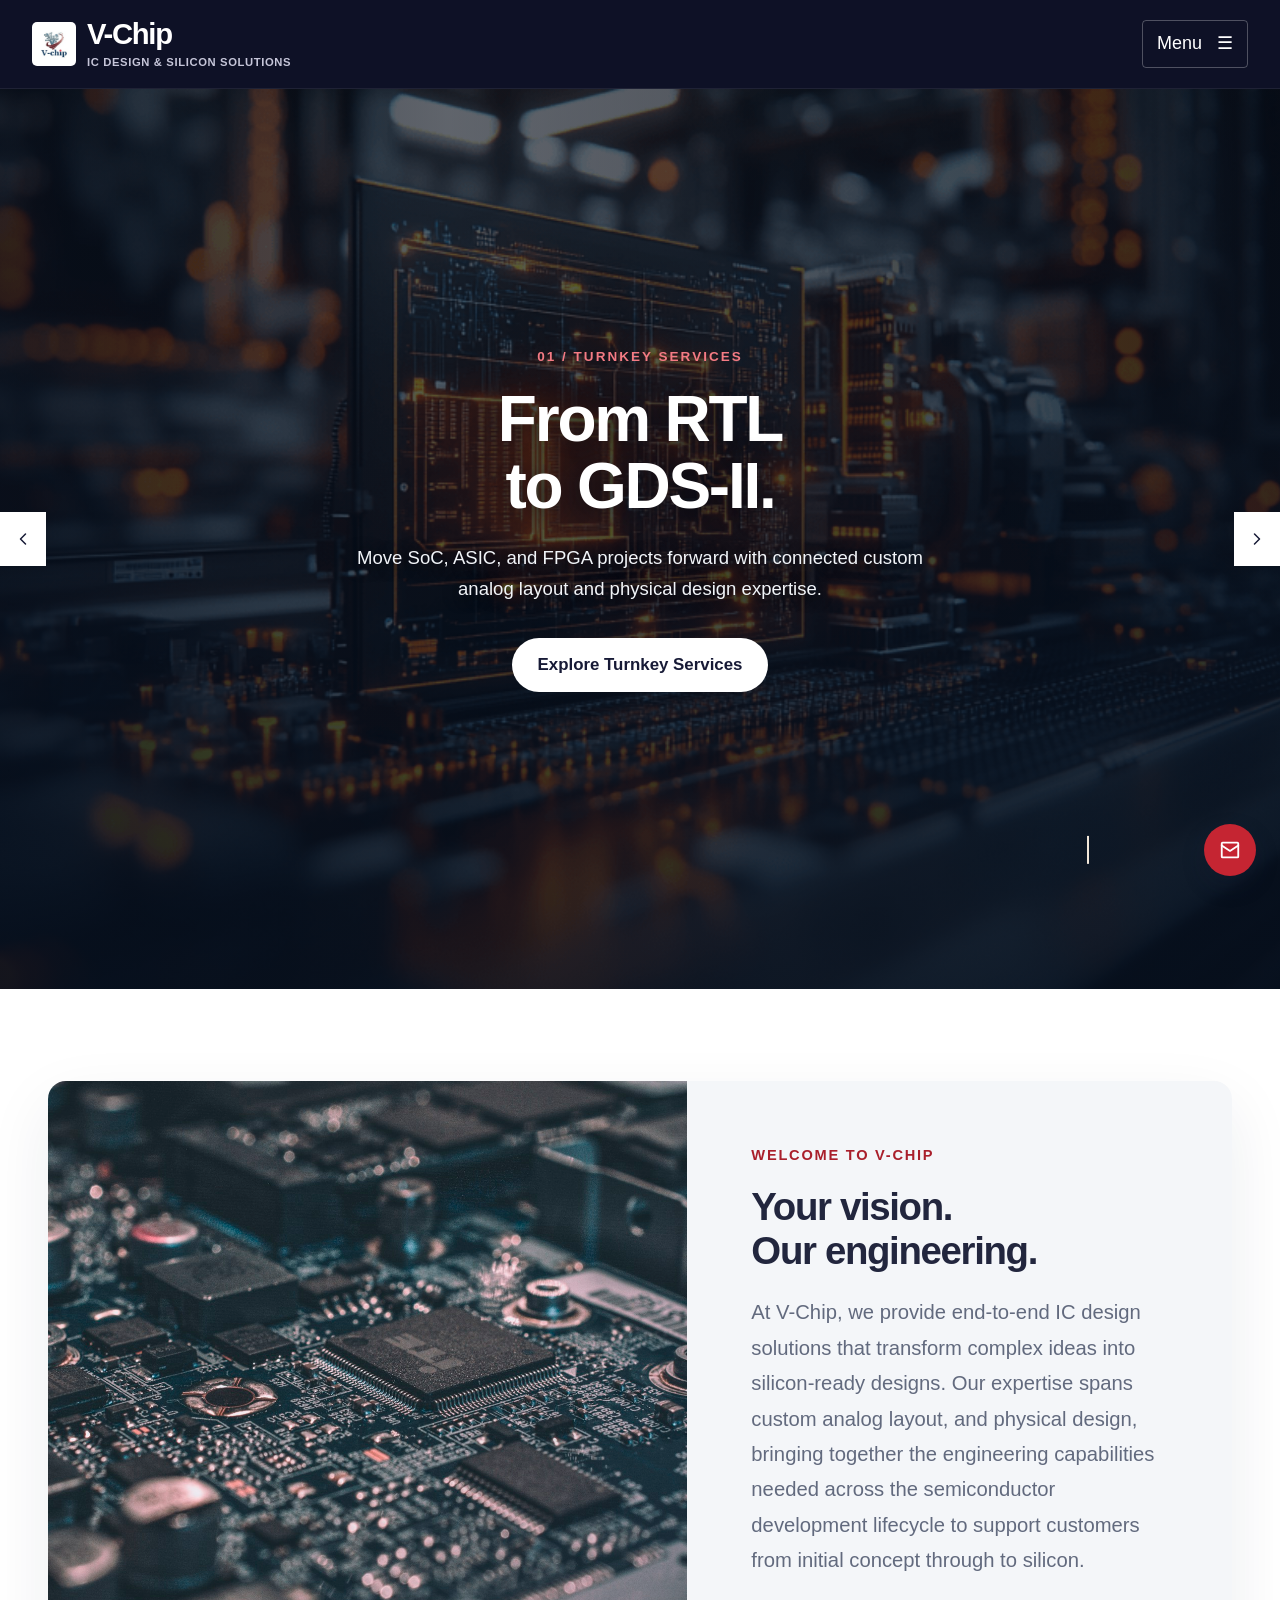
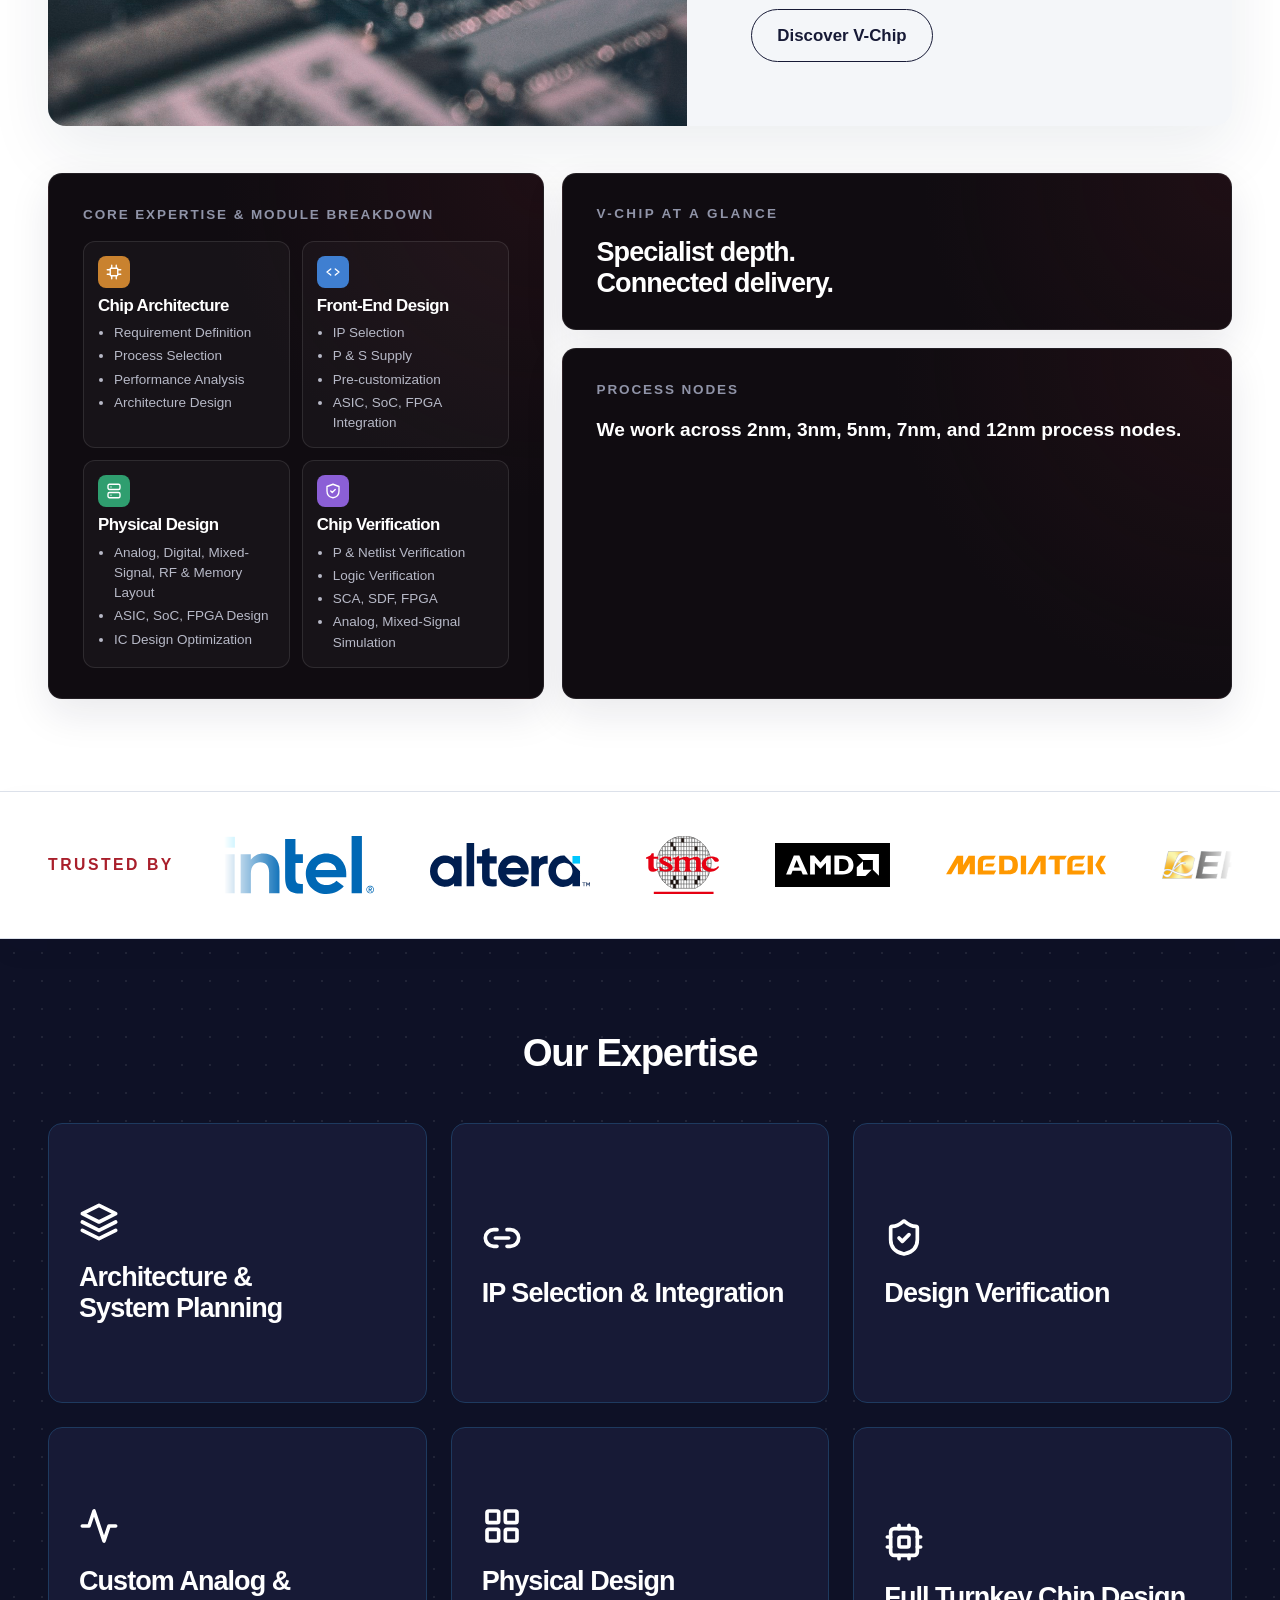
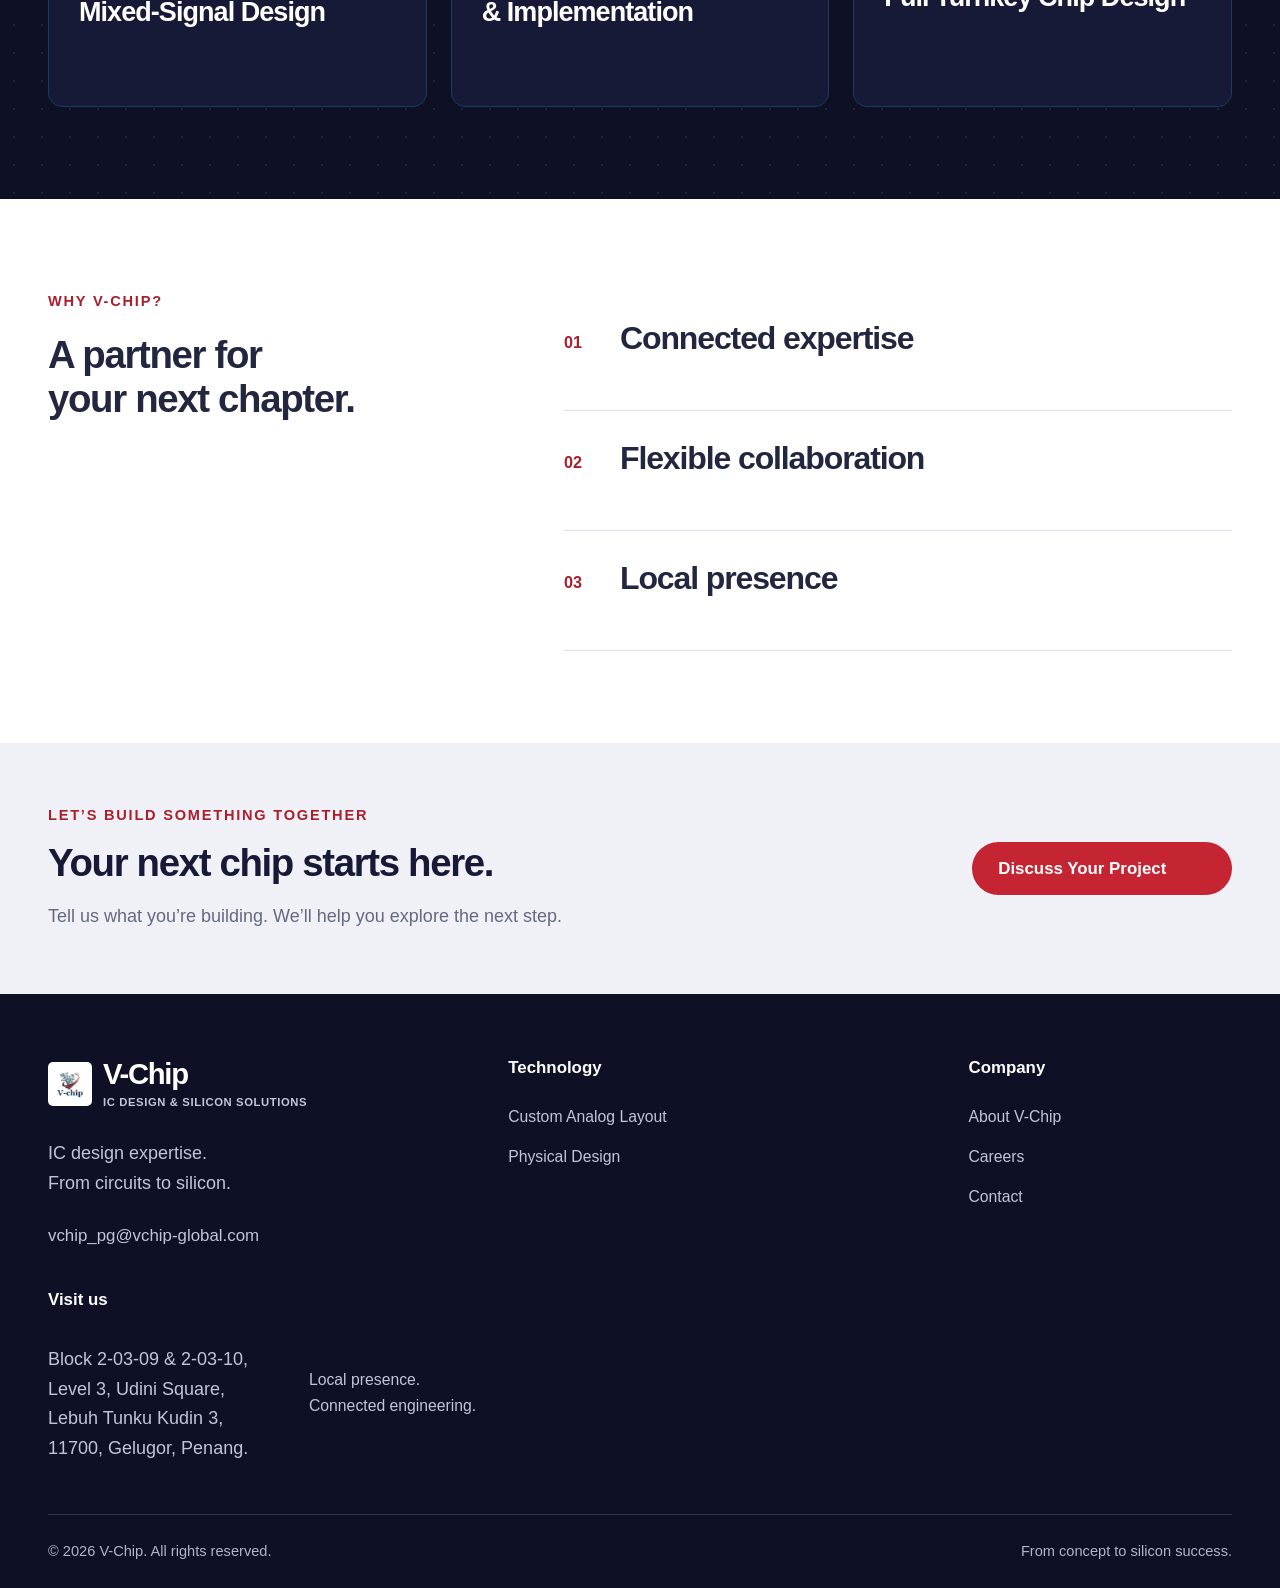
==== index.html @ 5aa6821e "Merge branch 'main' of https://github.com/GY523/company-website" ====
<!DOCTYPE html>
<html lang="en">
  <head>
    <meta charset="utf-8">
    <meta name="viewport" content="width=device-width,initial-scale=1">
    <title>V-Chip | From Concept to Silicon Success</title>
    <meta
      name="description"
      content="V-Chip provides custom analog and physical design services for semiconductor teams. Connect with our Penang engineering team."
   >
    <meta name="theme-color" content="#102d50">
    <link rel="icon" type="image/png" href="assets/images/favicon.png">
    <link rel="stylesheet" href="styles.css">
    <script src="site.js" defer></script>
  </head>
  <body>
    <a class="skip-link" href="#main">Skip to content</a>
    <header class="site-header">
      <div class="container header-inner">
        <a class="brand" href="index.html" aria-label="V-Chip home"
          ><img
            src="assets/images/vchip-logo.jpeg"
            alt=""
            width="44"
            height="44"
         ><span
            >V-Chip<span class="brand-caption"
              >IC DESIGN &amp; SILICON SOLUTIONS</span
            ></span
          ></a
        >
        <button
          class="menu-toggle"
          type="button"
          aria-expanded="false"
          aria-controls="site-navigation"
          hidden
        >
          Menu <span aria-hidden="true">☰</span>
        </button>
        <nav
          class="site-navigation"
          id="site-navigation"
          aria-label="Main navigation"
        >
          <div class="mobile-menu-heading">
            <span>Explore V-Chip</span
            ><button type="button" class="menu-close" hidden>
              Close <span aria-hidden="true">×</span>
            </button>
          </div>
          <ul class="nav-list">
            <li><a href="index.html" aria-current="page">Home</a></li>
            <li><a href="our-services.html">Our Services</a></li>
            <li class="nav-group">
              <span class="nav-label">Company</span
              ><button
                class="dropdown-toggle"
                type="button"
                aria-expanded="false"
                aria-controls="company-links"
                hidden
              >
                Company <span class="chevron" aria-hidden="true"></span>
              </button>
              <ul class="dropdown" id="company-links">
                <li><a href="about.html">About V-Chip</a></li>
                <li><a href="careers.html">Careers</a></li>
              </ul>
            </li>
            <li><a href="contact.html">Contact</a></li>
          </ul>
          <a class="button button-small" href="contact.html"
            >Discuss Your Project
            <svg
              class="link-arrow"
              aria-hidden="true"
              focusable="false"
              viewBox="0 0 24 24"
            >
              <path d="M7 17 17 7M7 7h10v10"></path></svg
          ></a>
        </nav>
      </div>
    </header>
    <main id="main" tabindex="-1">
      <section class="v1-hero v1-hero-carousel" aria-label="V-Chip solutions">
        <section
          class="expertise-carousel"
          data-expertise-carousel
          aria-roledescription="carousel"
          aria-label="V-Chip solutions"
        >
          <div class="expertise-slides">
            <article
              class="expertise-slide is-active"
              data-carousel-slide
              role="group"
              aria-roledescription="slide"
              aria-label="1 of 2: SoC, ASIC and FPGA Turnkey Services"
            >
              <div class="expertise-media">
                <img
                  src="assets/images/Floor-planning.png"
                  alt="Semiconductor die with dense blue and red implementation layers"
                  width="800"
                  height="600"
                >
              </div>
              <div class="expertise-copy">
                <p class="expertise-kicker">01 / Turnkey Services</p>
                <h1>From RTL to GDS-II.</h1>
                <p>
                  Move SoC, ASIC, and FPGA projects forward with connected
                  custom analog layout and physical design expertise.
                </p>
                <ul class="expertise-points">
                  <li>Custom analog layout</li>
                  <li>Physical design &amp; implementation</li>
                  <li>Flexible project engagement</li>
                </ul>
                <a class="button" href="our-services.html#turnkey-services">Explore Turnkey Services</a>
              </div>
            </article>
            <article
              class="expertise-slide"
              data-carousel-slide
              role="group"
              aria-roledescription="slide"
              aria-label="2 of 2: EDA Tools Solution"
              hidden
            >
              <div class="expertise-media">
                <img
                  src="assets/images/v-chip-standard-cell-compiler.webp"
                  alt="Standard cell templates transitioning into generated physical cell rows"
                  width="800"
                  height="600"
                >
              </div>
              <div class="expertise-copy">
                <p class="expertise-kicker">02 / EDA Tools Solution</p>
                <h1>Standard cells, compiled.</h1>
                <p>
                  Automate standard cell generation through a repeatable flow
                  configured for your process, architecture, and design goals.
                </p>
                <ul class="expertise-points">
                  <li>Library architecture</li>
                  <li>Automated cell generation</li>
                  <li>Views, validation &amp; documentation</li>
                </ul>
                <a class="button" href="our-services.html#eda-tools-services">Explore EDA Tools</a>
              </div>
            </article>
          </div>
          <div class="expertise-controls">
            <div class="expertise-arrows">
              <button class="expertise-arrow" type="button" data-carousel-prev aria-label="Previous expertise">
                <svg aria-hidden="true" viewBox="0 0 24 24"><path d="m15 18-6-6 6-6"></path></svg>
              </button>
              <button class="expertise-arrow" type="button" data-carousel-next aria-label="Next expertise">
                <svg aria-hidden="true" viewBox="0 0 24 24"><path d="m9 18 6-6-6-6"></path></svg>
              </button>
            </div>
          </div>
        </section>
      </section>

      <section class="section welcome-section" id="welcome">
        <div class="container welcome-grid">
          <div class="welcome-intro">
            <figure class="welcome-media">
              <img
                src="assets/images/home-background.jpg"
                alt="Close view of an illuminated semiconductor chip"
                width="1200"
                height="800"
              >
            </figure>
            <div class="welcome-copy">
              <p class="eyebrow">Welcome to V-Chip</p>
              <h2>Your vision.<br>Our engineering.</h2>
              <p class="section-copy">
                At V-Chip, we provide end-to-end IC design solutions that
                transform complex ideas into silicon-ready designs. Our
                expertise spans custom analog layout, and physical design,
                bringing together the engineering capabilities needed across
                the semiconductor development lifecycle to support customers
                from initial concept through to silicon.
              </p>
              <a class="button button-secondary" href="about.html">Discover V-Chip</a>
            </div>
          </div>
          <section class="stats-panel" aria-labelledby="stats-title">
            <div class="stats-cell stats-cell--fields">
              <p class="capability-label">Core expertise &amp; module breakdown</p>
              <div class="expertise-grid">
                <div class="expertise-mini-card expertise-mini-card--architecture">
                  <span class="expertise-mini-icon" aria-hidden="true">
                    <svg viewBox="0 0 24 24">
                      <rect x="7" y="7" width="10" height="10" rx="1"></rect>
                      <path d="M9 3v4M15 3v4M9 17v4M15 17v4M3 9h4M3 15h4M17 9h4M17 15h4"></path>
                    </svg>
                  </span>
                  <h3 class="expertise-mini-title">Chip Architecture</h3>
                  <ul class="expertise-mini-list">
                    <li>Requirement Definition</li>
                    <li>Process Selection</li>
                    <li>Performance Analysis</li>
                    <li>Architecture Design</li>
                  </ul>
                </div>
                <div class="expertise-mini-card expertise-mini-card--frontend">
                  <span class="expertise-mini-icon" aria-hidden="true">
                    <svg viewBox="0 0 24 24">
                      <path d="m9 8-5 4 5 4"></path>
                      <path d="m15 8 5 4-5 4"></path>
                    </svg>
                  </span>
                  <h3 class="expertise-mini-title">Front-End Design</h3>
                  <ul class="expertise-mini-list">
                    <li>IP Selection</li>
                    <li>P &amp; S Supply</li>
                    <li>Pre-customization</li>
                    <li>ASIC, SoC, FPGA Integration</li>
                  </ul>
                </div>
                <div class="expertise-mini-card expertise-mini-card--physical">
                  <span class="expertise-mini-icon" aria-hidden="true">
                    <svg viewBox="0 0 24 24">
                      <rect x="4" y="3" width="16" height="7" rx="2"></rect>
                      <rect x="4" y="14" width="16" height="7" rx="2"></rect>
                      <path d="M8 6.5h.01M8 17.5h.01"></path>
                    </svg>
                  </span>
                  <h3 class="expertise-mini-title">Physical Design</h3>
                  <ul class="expertise-mini-list">
                    <li>Analog, Digital, Mixed-Signal, RF &amp; Memory Layout</li>
                    <li>ASIC, SoC, FPGA Design</li>
                    <li>IC Design Optimization</li>
                  </ul>
                </div>
                <div class="expertise-mini-card expertise-mini-card--verification">
                  <span class="expertise-mini-icon" aria-hidden="true">
                    <svg viewBox="0 0 24 24">
                      <path d="M12 3 4 6v6c0 4.6 3.2 8.3 8 9 4.8-.7 8-4.4 8-9V6l-8-3Z"></path>
                      <path d="m9 12 2 2 4-4"></path>
                    </svg>
                  </span>
                  <h3 class="expertise-mini-title">Chip Verification</h3>
                  <ul class="expertise-mini-list">
                    <li>P &amp; Netlist Verification</li>
                    <li>Logic Verification</li>
                    <li>SCA, SDF, FPGA</li>
                    <li>Analog, Mixed-Signal Simulation</li>
                  </ul>
                </div>
              </div>
            </div>
            <div class="stats-cell stats-cell--heading">
              <p class="eyebrow">V-Chip at a glance</p>
              <h2 id="stats-title">Specialist depth. Connected delivery.</h2>
            </div>
            <div class="stats-cell stats-cell--nodes">
              <p class="capability-label">Process nodes</p>
              <p class="node-sentence">
                We work across 2nm, 3nm, 5nm, 7nm, and 12nm process nodes.
              </p>
            </div>
          </section>
        </div>
      </section>

      <section class="trust-strip" aria-labelledby="trust-title">
        <div class="container trust-inner">
          <p class="trust-label" id="trust-title">Trusted by</p>
          <div class="trust-viewport">
            <div class="trust-track">
              <ul class="trust-list">
                <li><img class="trust-logo-lg" src="assets/images/trust-logos/intel.svg" alt="Intel" loading="lazy"></li>
                <li><img src="assets/images/trust-logos/altera.svg" alt="Altera" loading="lazy"></li>
                <li><img class="trust-logo-lg" src="assets/images/trust-logos/tsmc.svg" alt="TSMC" loading="lazy"></li>
                <li><img src="assets/images/trust-logos/amd.svg" alt="AMD" loading="lazy"></li>
                <li><img src="assets/images/trust-logos/mediatek.svg" alt="MediaTek" loading="lazy"></li>
                <li><img src="assets/images/trust-logos/efinix.png" alt="Efinix" loading="lazy"></li>
                <li><img src="assets/images/trust-logos/akrostar.jpg" alt="AkroStar" loading="lazy"></li>
              </ul>
            </div>
          </div>
        </div>
      </section>

      <section class="section expertise-showcase" id="capabilities">
        <div class="container">
          <div class="section-heading centered-heading">
            <h2>Our Expertise</h2>
          </div>
          <div class="expertise-showcase-grid">
            <article class="expertise-showcase-card" tabindex="0">
              <div class="expertise-showcase-card-inner">
                <div class="expertise-showcase-face expertise-showcase-front">
                  <span class="expertise-showcase-icon" aria-hidden="true">
                <svg viewBox="0 0 24 24">
                  <path d="m12 2 10 5-10 5L2 7Z"></path>
                  <path d="m2 17 10 5 10-5"></path>
                  <path d="m2 12 10 5 10-5"></path>
                </svg>
                  </span>
                  <h3>Architecture &amp; System Planning</h3>
                </div>
                <div class="expertise-showcase-face expertise-showcase-back">
                  <h3>Architecture &amp; System Planning</h3>
                  <p>Define performance targets, power budgets, and IP strategy before implementation begins, so every later decision has a foundation.</p>
                </div>
              </div>
            </article>
            <article class="expertise-showcase-card" tabindex="0">
              <div class="expertise-showcase-card-inner">
                <div class="expertise-showcase-face expertise-showcase-front">
                  <span class="expertise-showcase-icon" aria-hidden="true">
                <svg viewBox="0 0 24 24">
                  <path d="M9 17H7A5 5 0 0 1 7 7h2"></path>
                  <path d="M15 7h2a5 5 0 1 1 0 10h-2"></path>
                  <line x1="8" x2="16" y1="12" y2="12"></line>
                </svg>
                  </span>
                  <h3>IP Selection &amp; Integration</h3>
                </div>
                <div class="expertise-showcase-face expertise-showcase-back">
                  <h3>IP Selection &amp; Integration</h3>
                  <p>Qualify processor, interface, and memory IP against your requirements, then plan integration and vendor coordination.</p>
                </div>
              </div>
            </article>
            <article class="expertise-showcase-card" tabindex="0">
              <div class="expertise-showcase-card-inner">
                <div class="expertise-showcase-face expertise-showcase-front">
                  <span class="expertise-showcase-icon" aria-hidden="true">
                <svg viewBox="0 0 24 24">
                  <path
                    d="M20 13c0 5-3.5 7.5-7.5 8.5-.3.1-.7.1-1 0C7.5 20.5 4 18 4 13V6a1 1 0 0 1 1-1c2 0 4.5-1.2 6.24-2.72a1.17 1.17 0 0 1 1.52 0C14.51 3.79 17 5 19 5a1 1 0 0 1 1 1Z"
                  ></path>
                  <path d="m9 12 2 2 4-4"></path>
                </svg>
                  </span>
                  <h3>Design Verification</h3>
                </div>
                <div class="expertise-showcase-face expertise-showcase-back">
                  <h3>Design Verification</h3>
                  <p>Catch functional issues before silicon with simulation, formal methods, coverage analysis, and emulation.</p>
                </div>
              </div>
            </article>
            <article class="expertise-showcase-card" tabindex="0">
              <div class="expertise-showcase-card-inner">
                <div class="expertise-showcase-face expertise-showcase-front">
                  <span class="expertise-showcase-icon" aria-hidden="true">
                <svg viewBox="0 0 24 24">
                  <path d="M22 12h-4l-3 9L9 3l-3 9H2"></path>
                </svg>
                  </span>
                  <h3>Custom Analog &amp; Mixed-Signal Design</h3>
                </div>
                <div class="expertise-showcase-face expertise-showcase-back">
                  <h3>Custom Analog &amp; Mixed-Signal Design</h3>
                  <p>Transistor-level analog and mixed-signal circuits, balanced for performance, power, and area on your target process.</p>
                </div>
              </div>
            </article>
            <article class="expertise-showcase-card" tabindex="0">
              <div class="expertise-showcase-card-inner">
                <div class="expertise-showcase-face expertise-showcase-front">
                  <span class="expertise-showcase-icon" aria-hidden="true">
                <svg viewBox="0 0 24 24">
                  <rect width="7" height="7" x="3" y="3" rx="1"></rect>
                  <rect width="7" height="7" x="14" y="3" rx="1"></rect>
                  <rect width="7" height="7" x="14" y="14" rx="1"></rect>
                  <rect width="7" height="7" x="3" y="14" rx="1"></rect>
                </svg>
                  </span>
                  <h3>Physical Design &amp; Implementation</h3>
                </div>
                <div class="expertise-showcase-face expertise-showcase-back">
                  <h3>Physical Design &amp; Implementation</h3>
                  <p>Floorplan, place-and-route, and timing closure that turn a verified netlist into sign-off-ready silicon.</p>
                </div>
              </div>
            </article>
            <article class="expertise-showcase-card" tabindex="0">
              <div class="expertise-showcase-card-inner">
                <div class="expertise-showcase-face expertise-showcase-front">
                  <span class="expertise-showcase-icon" aria-hidden="true">
                <svg viewBox="0 0 24 24">
                  <rect width="16" height="16" x="4" y="4" rx="2"></rect>
                  <rect width="6" height="6" x="9" y="9" rx="1"></rect>
                  <path
                    d="M15 2v2M9 2v2M15 20v2M9 20v2M20 15h2M20 9h2M2 15h2M2 9h2"
                  ></path>
                </svg>
                  </span>
                  <h3>Full Turnkey Chip Design</h3>
                </div>
                <div class="expertise-showcase-face expertise-showcase-back">
                  <h3>Full Turnkey Chip Design</h3>
                  <p>Architecture, IP, verification, analog, and physical design under a single engineering engagement, start to finish.</p>
                </div>
              </div>
            </article>
          </div>
        </div>
      </section>

      <section class="section why-section">
        <div class="container why-layout">
          <div class="why-heading">
            <p class="eyebrow">Why V-Chip?</p>
            <h2>A partner for<br>your next chapter.</h2>
          </div>
          <ul class="why-points">
              <li tabindex="0">
                <span aria-hidden="true">01</span>
                <div>
                  <h3>Connected expertise</h3>
                  <p>
                    Custom analog layout and physical design specialists working toward
                    the same silicon outcome.
                  </p>
                </div>
              </li>
              <li tabindex="0">
                <span aria-hidden="true">02</span>
                <div>
                  <h3>Flexible collaboration</h3>
                  <p>
                    A full turnkey engagement or focused support alongside your
                    engineering team.
                  </p>
                </div>
              </li>
              <li tabindex="0">
                <span aria-hidden="true">03</span>
                <div>
                  <h3>Local presence</h3>
                  <p>
                    Connect with our team in Penang, Malaysia, to discuss your
                    design requirements.
                  </p>
                </div>
              </li>
          </ul>
        </div>
      </section>

      <section class="cta-band">
        <div class="container cta-inner">
          <div>
            <p class="eyebrow">Let’s build something together</p>
            <h2>Your next chip starts here.</h2>
            <p>
              Tell us what you’re building. We’ll help you explore the next
              step.
            </p>
          </div>
          <a class="button" href="contact.html"
            >Discuss Your Project
            <svg
              class="link-arrow"
              aria-hidden="true"
              focusable="false"
              viewBox="0 0 24 24"
            >
              <path d="M7 17 17 7M7 7h10v10"></path></svg
          ></a>
        </div>
      </section>
    </main>
    <footer class="site-footer">
      <div class="container">
        <div class="footer-grid">
          <div class="footer-brand">
            <a class="brand" href="index.html" aria-label="V-Chip home"
              ><img
                src="assets/images/vchip-logo.jpeg"
                alt=""
                width="44"
                height="44"
             ><span
                >V-Chip<span class="brand-caption"
                  >IC DESIGN &amp; SILICON SOLUTIONS</span
                ></span
              ></a
            >
            <p>IC design expertise.<br>From circuits to silicon.</p>
            <a
              class="footer-email"
              href="mailto:vchip_pg@vchip-global.com?subject=V-Chip%20Project%20Enquiry"
              >vchip_pg@vchip-global.com</a
            >
          </div>
          <div>
            <h2>Technology</h2>
            <ul>
              <li>
                <a href="architecture-planning.html">Architecture Planning</a>
              </li>
              <li>
                <a href="ip-selection.html">IP Selection &amp; Integration</a>
              </li>
              <li>
                <a href="design-verification.html">Design Verification</a>
              </li>
              <li><a href="analog-design.html">Custom Analog Layout</a></li>
              <li><a href="physical-design.html">Physical Design</a></li>
              <li>
                <a href="ip-product-development.html"
                  >IP &amp; Product Development</a
                >
              </li>
              <li><a href="chip-design.html">Chip Design Services</a></li>
            </ul>
          </div>
          <div>
            <h2>Company</h2>
            <ul>
              <li><a href="about.html">About V-Chip</a></li>
              <li><a href="careers.html">Careers</a></li>
              <li><a href="contact.html">Contact</a></li>
            </ul>
          </div>
          <div>
            <h2>Visit us</h2>
            <p>Block 2-03-09 & 2-03-10, Level 3, Udini Square, Lebuh Tunku Kudin 3, 11700, Gelugor, Penang.</p>
            <p class="footer-location">
              Local presence.<br>Connected engineering.
            </p>
          </div>
        </div>
        <div class="footer-bottom">
          <p>© 2026 V-Chip. All rights reserved.</p>
          <span>From concept to silicon success.</span>
        </div>
      </div>
    </footer>
    <span class="floating-contact-label" aria-hidden="true"
      ><span class="floating-contact-label-text">Contact Us</span></span
    >
    <div class="floating-actions">
      <button
        class="floating-action floating-top"
        type="button"
        data-scroll-top
        aria-label="Scroll to top"
        hidden
      >
        <svg aria-hidden="true" viewBox="0 0 24 24">
          <path d="M12 19V5M5 12l7-7 7 7"></path>
        </svg>
      </button>
      <a
        class="floating-action floating-contact"
        href="contact.html"
        aria-label="Contact us"
      >
        <svg aria-hidden="true" viewBox="0 0 24 24">
          <path
            d="M4 4h16a1 1 0 0 1 1 1v14a1 1 0 0 1-1 1H4a1 1 0 0 1-1-1V5a1 1 0 0 1 1-1Z"
          ></path>
          <path d="m3 7 9 6 9-6"></path>
        </svg>
      </a>
    </div>
  </body>
</html>
---- styles.css ----
:root {
  --font-primary: "Segoe UI", Arial, sans-serif;
  --navy: #102d50;
  --navy-dark: #0a2039;
  --blue: #225d96;
  --blue-light: #c7ddf2;
  --red: #a8252d;
  --red-hover: #891b22;
  --text: #172c43;
  --muted: #526477;
  --line: #d7e1e9;
  --surface: #f3f7fa;
  --white: #fff;
  --radius: 6px;
  --container: 1240px;
  --motion-fast: 180ms ease;
  --motion-smooth: 260ms cubic-bezier(0.2, 0.7, 0.2, 1);
  --motion-reveal: 3s cubic-bezier(0.2, 0.7, 0.2, 1);
}
*,
*::before,
*::after {
  box-sizing: border-box;
}
html {
  font-size: 112.5%;
  scroll-behavior: smooth;
  scroll-padding-top: 7rem;
}
body {
  margin: 0;
  font-family: var(--font-primary);
  font-size: 1rem;
  line-height: 1.65;
  color: var(--text);
  background: var(--white);
}
body.menu-open {
  overflow: hidden;
}
@media (max-width: 480px) {
  html {
    font-size: 106.25%;
  }
}
h1,
h2,
h3,
p,
figure,
ul,
ol,
dl,
dd {
  margin: 0;
}
h1,
h2,
h3 {
  line-height: 1.15;
  font-weight: 650;
  letter-spacing: -0.035em;
  text-wrap: balance;
}
h1 {
  font-size: clamp(2.5rem, 4.6vw, 4.5rem);
}
h2 {
  font-size: clamp(2rem, 3vw, 3rem);
}
h3 {
  font-size: 1.35rem;
  letter-spacing: -0.025em;
}
a {
  color: inherit;
  text-decoration: none;
}
button,
input,
select,
textarea {
  font: inherit;
  color: inherit;
}
button {
  cursor: pointer;
}
img {
  display: block;
  max-width: 100%;
  height: auto;
}
button,
a {
  -webkit-tap-highlight-color: transparent;
}
[hidden] {
  display: none !important;
}
:focus-visible {
  outline: 3px solid #2675b9;
  outline-offset: 5px;
  border-radius: 2px;
}
.site-footer :focus-visible,
.cta-band :focus-visible {
  outline-color: #9dccfa;
}
main:focus {
  outline: none;
}
.container {
  width: min(var(--container), calc(100% - 96px));
  margin-inline: auto;
}
.section {
  padding-block: 92px;
}
.section-tint,
.news-section {
  background: var(--surface);
}
.eyebrow {
  display: flex;
  align-items: center;
  gap: 12px;
  color: var(--blue);
  font-size: 0.8125rem;
  font-weight: 700;
  letter-spacing: 0.12em;
  line-height: 1.5;
  text-transform: uppercase;
  margin-bottom: 20px;
}
.eyebrow-line {
  width: 26px;
  height: 2px;
  background: var(--red);
}
.lede,
.section-copy {
  font-size: 1.125rem;
  color: var(--muted);
  line-height: 1.75;
}
.section-copy {
  margin-top: 24px;
  max-width: 55ch;
}
.section-heading {
  display: flex;
  justify-content: space-between;
  align-items: flex-end;
  gap: 48px;
  margin-bottom: 40px;
}
.section-heading > p {
  color: var(--muted);
  max-width: 390px;
}
.section-heading .eyebrow {
  margin-bottom: 14px;
}
.text-link {
  display: inline-flex;
  align-items: center;
  gap: 20px;
  padding-block: 10px;
  min-height: 44px;
  font-weight: 650;
  color: var(--blue);
  transition:
    color var(--motion-fast),
    transform var(--motion-smooth);
}
.text-link:hover {
  text-decoration: underline;
  text-underline-offset: 5px;
  transform: translateX(3px);
}
.button {
  display: inline-flex;
  align-items: center;
  justify-content: center;
  gap: 22px;
  min-height: 50px;
  padding: 13px 22px;
  border: 1px solid transparent;
  border-radius: var(--radius);
  background: var(--red);
  color: #fff;
  font-weight: 650;
  font-size: 0.9375rem;
  line-height: 1.4;
  text-align: center;
  transition:
    color var(--motion-fast),
    background-color var(--motion-fast),
    border-color var(--motion-fast),
    box-shadow var(--motion-smooth),
    transform var(--motion-smooth);
}
.button:hover {
  background: var(--red-hover);
  box-shadow: 0 8px 20px #171a3624;
  transform: translateY(-2px);
}
.button:active {
  box-shadow: none;
  transform: translateY(0);
}
.button-secondary {
  color: var(--navy);
  border-color: #aebecb;
  background: transparent;
}
.button-secondary:hover {
  background: #e7eff5;
}
.button-small {
  font-size: 0.875rem;
  padding: 12px 17px;
  min-height: 44px;
  gap: 14px;
}
.button-row {
  display: flex;
  gap: 14px;
  flex-wrap: wrap;
}
.skip-link {
  position: fixed;
  top: 10px;
  left: 20px;
  z-index: 200;
  padding: 12px 20px;
  background: #fff;
  color: var(--navy);
  transform: translateY(-160%);
  box-shadow: 0 2px 12px #102d5020;
  transition: transform var(--motion-smooth);
}
.skip-link:focus {
  transform: translateY(0);
}
/* Progressive navigation: all links remain visible when scripts are unavailable. */
.site-header {
  position: relative;
  z-index: 50;
  background: #fff;
  border-bottom: 1px solid var(--line);
}
.site-header.enhanced {
  position: sticky;
  top: 0;
}
.site-header .container {
  width: 100%;
  max-width: none;
  margin-inline: 0;
  padding-inline: 32px;
}
.header-inner {
  display: flex;
  align-items: center;
  justify-content: space-between;
  gap: 28px;
  min-height: 88px;
}
.brand {
  display: inline-flex;
  align-items: center;
  gap: 11px;
  flex-shrink: 0;
  font-size: 1.625rem;
  font-weight: 750;
  line-height: 1.1;
  letter-spacing: -0.045em;
}
.brand img {
  width: 44px;
  height: 44px;
  object-fit: contain;
  border-radius: 3px;
}
.brand-caption {
  display: block;
  margin-top: 5px;
  font-size: 0.625rem;
  letter-spacing: 0.055em;
  font-weight: 650;
  line-height: 1.3;
}
.site-navigation {
  display: flex;
  align-items: center;
  gap: 25px;
}
.nav-list,
.dropdown {
  list-style: none;
  padding: 0;
}
.nav-list {
  display: flex;
  align-items: flex-start;
  gap: 21px;
}
.nav-list > li > a,
.nav-label,
.dropdown-toggle {
  display: flex;
  align-items: center;
  gap: 8px;
  min-height: 48px;
  padding: 8px 0;
  font-size: 0.9375rem;
  font-weight: 550;
  white-space: nowrap;
  transition: color var(--motion-fast);
}
.dropdown-toggle {
  border: 0;
  background: none;
}
.nav-label {
  font-weight: 700;
}
.nav-group {
  position: relative;
}
.chevron {
  width: 6px;
  height: 6px;
  border-right: 1.5px solid;
  border-bottom: 1.5px solid;
  transform: rotate(45deg);
  margin: -3px 2px 0 3px;
  transition:
    transform var(--motion-smooth),
    margin var(--motion-smooth);
}
.dropdown-toggle[aria-expanded="true"] .chevron {
  transform: rotate(225deg);
  margin-top: 3px;
}
.nav-list a:hover,
.dropdown-toggle:hover {
  color: var(--red);
}
.nav-list a[aria-current="page"] {
  color: var(--red);
  text-decoration: underline;
  text-decoration-thickness: 2px;
  text-underline-offset: 8px;
}
.section-current > .dropdown-toggle {
  color: var(--red);
}
.dropdown a {
  display: block;
  font-size: 0.9375rem;
  padding: 10px 14px;
  min-height: 44px;
  border-radius: 3px;
  transition:
    color var(--motion-fast),
    background-color var(--motion-fast),
    transform var(--motion-smooth);
}
.dropdown a:hover {
  background: var(--surface);
  transform: translateX(3px);
}
.enhanced .nav-label {
  display: none;
}
.enhanced .nav-list {
  align-items: center;
}
.enhanced .dropdown {
  position: absolute;
  top: calc(100% + 10px);
  left: -18px;
  width: 300px;
  max-height: calc(100dvh - 120px);
  overflow: auto;
  background: #fff;
  padding: 10px;
  border: 1px solid var(--line);
  border-radius: var(--radius);
  box-shadow: 0 14px 35px #102d501a;
}
.menu-toggle,
.mobile-menu-heading {
  display: none;
}
.site-header:not(.enhanced) .header-inner {
  align-items: flex-start;
  padding-block: 24px;
  flex-wrap: wrap;
}
.site-header:not(.enhanced) .site-navigation {
  align-items: flex-start;
  flex-wrap: wrap;
}
.site-header:not(.enhanced) .nav-list {
  flex-wrap: wrap;
}
.site-header:not(.enhanced) .dropdown {
  padding-left: 10px;
  border-left: 1px solid var(--line);
}
/* Homepage */
.home-hero {
  background: linear-gradient(110deg, #fff 38%, #f2f6fa 100%);
  padding: 72px 0 64px;
}
.hero-grid {
  display: grid;
  grid-template-columns: 1.08fr 1fr;
  gap: 60px;
  align-items: center;
}
.hero-copy h1 {
  font-size: clamp(2.75rem, 4.7vw, 4.5rem);
  letter-spacing: -0.055em;
  line-height: 1.08;
}
.hero-copy h1 span {
  color: var(--blue);
}
.hero-copy .lede {
  margin: 26px 0 30px;
  max-width: 48ch;
}
.hero-location {
  margin-top: 32px;
  font-size: 0.875rem;
  color: var(--muted);
}
.hero-location span {
  margin-right: 7px;
  color: var(--blue);
}
.hero-diagram {
  background: var(--navy);
  color: #c6d9ed;
  border-radius: 8px;
  box-shadow: 0 18px 40px #102d5012;
  overflow: hidden;
}
.diagram-heading {
  display: flex;
  justify-content: space-between;
  gap: 16px;
  padding: 23px 25px 18px;
  border-bottom: 1px solid #345578;
  font: 600 0.6875rem/1.5 var(--font-primary);
  letter-spacing: 0.055em;
}
.hero-diagram img {
  width: 100%;
}
.hero-diagram figcaption {
  border-top: 1px solid #345578;
  padding: 18px 25px;
  font-size: 0.875rem;
}
.highlights {
  border-block: 1px solid var(--line);
}
.highlights-grid {
  display: grid;
  grid-template-columns: repeat(3, 1fr);
  padding-block: 30px;
}
.highlights-grid > div {
  padding-left: 30px;
  border-left: 1px solid var(--line);
}
.highlights-grid > div:first-child {
  padding-left: 0;
  border-left: 0;
}
.highlight-label {
  display: block;
  color: var(--muted);
  font-size: 0.8125rem;
  margin-bottom: 5px;
}
.highlights strong {
  font-size: 1.0625rem;
  font-weight: 600;
}
.capability-grid {
  display: grid;
  grid-template-columns: repeat(3, 1fr);
  border-top: 1px solid var(--line);
  border-left: 1px solid var(--line);
}
.capability-card {
  position: relative;
  display: flex;
  flex-direction: column;
  padding: 30px;
  gap: 32px;
  border-bottom: 1px solid var(--line);
  border-right: 1px solid var(--line);
  min-height: 226px;
  transition:
    background-color var(--motion-fast),
    border-color var(--motion-fast),
    box-shadow var(--motion-smooth),
    transform var(--motion-smooth);
}
.capability-card:hover {
  background: var(--surface);
  transform: translateY(-3px);
}
.card-number {
  font-family: var(--font-primary);
  font-size: 0.75rem;
  font-weight: 600;
  color: var(--muted);
  letter-spacing: 0.06em;
}
.capability-card h3 {
  font-size: 1.35rem;
  max-width: 18ch;
  padding-right: 16px;
}
.capability-card p {
  color: var(--muted);
  margin-top: 12px;
  font-size: 0.9375rem;
}
.card-arrow {
  position: absolute;
  top: 24px;
  right: 25px;
  color: var(--blue);
  font-size: 1.5rem;
}
.capability-featured {
  grid-column: 1/-1;
  min-height: 148px;
  background: var(--navy);
  color: #fff;
  flex-direction: row;
  align-items: center;
  gap: 65px;
}
.capability-featured:hover {
  background: var(--navy-dark);
}
.capability-featured h3 {
  max-width: none;
  font-size: 1.65rem;
}
.capability-featured .card-number,
.capability-featured p,
.capability-featured .card-arrow {
  color: var(--blue-light);
}
.capability-featured .card-arrow {
  top: 50%;
  transform: translateY(-50%);
  right: 32px;
}
.process-section {
  background: var(--navy);
  color: #fff;
}
.process-section .eyebrow {
  color: #a6c9ec;
}
.process-section .section-heading > p {
  color: #c6d9ed;
}
.process-grid {
  display: grid;
  grid-template-columns: repeat(4, 1fr);
  gap: 32px;
  padding: 0;
  list-style: none;
}
.process-grid li {
  border-top: 1px solid #597795;
  padding-top: 24px;
}
.step-number {
  display: block;
  font: 0.875rem/1.4 var(--font-primary);
  letter-spacing: 0.05em;
  color: var(--blue);
  margin-bottom: 28px;
}
.process-grid .step-number {
  color: #a6c9ec;
}
.process-grid p {
  margin-top: 16px;
  color: #c6d9ed;
}
.company-grid {
  display: grid;
  grid-template-columns: 1fr 1fr;
  align-items: center;
  gap: 100px;
}
.company-grid .text-link {
  margin-top: 22px;
}
.applications-panel {
  padding: 38px 40px;
  background: var(--surface);
  border-left: 3px solid var(--blue);
}
.applications-panel h3 {
  font-size: 1.875rem;
}
.application-list {
  display: flex;
  flex-wrap: wrap;
  gap: 10px;
  margin-top: 28px;
  padding: 0;
  list-style: none;
}
.application-list li {
  padding: 9px 14px;
  border: 1px solid #bdcddd;
  background: #fff;
  font-size: 0.9375rem;
}
.news-feature {
  display: grid;
  grid-template-columns: 230px 1fr;
  gap: 50px;
  padding: 36px 0;
  border-block: 1px solid var(--line);
}
.news-dateline {
  display: flex;
  flex-direction: column;
  align-items: flex-start;
  gap: 10px;
  color: var(--muted);
  font-size: 0.875rem;
}
.news-dateline > span:first-child {
  color: var(--red);
  font-weight: 650;
}
.news-copy h2,
.news-copy h3 {
  max-width: 800px;
  font-size: clamp(1.5rem, 2.4vw, 2rem);
  line-height: 1.3;
}
.news-copy h2 a,
.news-copy h3 a,
.breadcrumb a {
  transition: color var(--motion-fast);
}
.news-copy h2 a:hover,
.news-copy h3 a:hover {
  color: var(--red);
  text-decoration: underline;
  text-underline-offset: 5px;
}
.news-copy p {
  margin: 18px 0 12px;
  max-width: 70ch;
  color: var(--muted);
}
.cta-band {
  background: var(--navy);
  color: #fff;
  padding-block: 62px;
}
.cta-inner {
  display: flex;
  align-items: center;
  justify-content: space-between;
  gap: 48px;
}
.cta-inner .eyebrow {
  color: #a6c9ec;
  margin-bottom: 14px;
}
.cta-inner h2 {
  font-size: clamp(1.875rem, 3vw, 2.75rem);
}
.cta-inner p:not(.eyebrow) {
  color: #c6d9ed;
  margin-top: 17px;
}
.cta-inner > .button {
  flex-shrink: 0;
}
/* Inner pages */
.page-hero {
  padding-block: 34px 64px;
  background: var(--surface);
  border-bottom: 1px solid var(--line);
}
.breadcrumb ol {
  display: flex;
  flex-wrap: wrap;
  gap: 10px;
  padding: 0;
  list-style: none;
  font-size: 0.875rem;
  color: var(--muted);
  margin-bottom: 44px;
}
.breadcrumb li + li::before {
  content: "/";
  margin-right: 10px;
  color: #6e8296;
}
.breadcrumb a:hover {
  color: var(--red);
  text-decoration: underline;
}
.page-hero .eyebrow {
  margin-bottom: 16px;
}
.page-hero h1 {
  max-width: 25ch;
}
.page-hero .lede {
  max-width: 65ch;
  margin-top: 24px;
}
.service-grid {
  display: grid;
  grid-template-columns: 1.25fr 1fr;
  align-items: start;
  gap: 88px;
}
.service-copy > p:not(.eyebrow) {
  color: var(--muted);
  margin-top: 24px;
}
.service-copy h3 {
  margin-top: 34px;
}
.feature-list {
  padding: 0;
  margin-top: 22px;
  list-style: none;
}
.feature-list li {
  position: relative;
  padding: 12px 0 12px 25px;
  border-bottom: 1px solid var(--line);
}
.feature-list li::before {
  content: "";
  position: absolute;
  top: 23px;
  left: 0;
  width: 6px;
  height: 6px;
  background: var(--blue);
}
.deliverables {
  background: var(--surface);
  padding: 35px;
  border-top: 3px solid var(--blue);
}
.deliverables h2 {
  font-size: 1.75rem;
}
.fine-print {
  font-size: 0.875rem;
  color: var(--muted);
  margin-top: 24px;
}
.deliverables .text-link {
  margin-top: 18px;
}
.engagement-grid {
  display: grid;
  grid-template-columns: repeat(3, 1fr);
  gap: 36px;
  padding: 0;
  list-style: none;
}
.engagement-grid > * {
  border-top: 1px solid #b7c8d6;
  padding-top: 24px;
}
.engagement-grid p {
  color: var(--muted);
  margin-top: 18px;
}
.engagement-grid .text-link {
  margin-top: 18px;
}
.company-facts {
  position: relative;
  padding: 42px 38px 38px;
  border: 1px solid var(--line);
  border-radius: 18px;
  background: linear-gradient(180deg, #fff 0%, var(--surface) 100%);
  box-shadow: 0 20px 44px -26px #17203624;
  overflow: hidden;
  transition:
    transform var(--motion-smooth),
    box-shadow var(--motion-smooth);
}
.company-facts::before {
  content: "";
  position: absolute;
  inset: 0 0 auto 0;
  height: 4px;
  background: linear-gradient(90deg, var(--red), var(--blue));
}
.company-facts:hover {
  transform: translateY(-4px);
  box-shadow: 0 26px 52px -24px #17203630;
}
.company-facts h2 {
  font-size: 1.75rem;
}
.company-facts p {
  margin-top: 20px;
  color: var(--muted);
}
.location-note {
  display: flex;
  flex-direction: column;
  gap: 4px;
  padding-top: 22px;
  margin-top: 28px;
  border-top: 1px solid var(--line);
}
.location-note strong {
  font-size: 1.5rem;
}
.location-note span {
  color: var(--muted);
}
.contact-grid {
  display: grid;
  grid-template-columns: 1fr 1fr;
  gap: 100px;
  align-items: start;
}
.contact-details {
  margin-top: 28px;
}
.contact-details > div {
  padding-block: 18px;
  border-bottom: 1px solid var(--line);
}
.contact-details dt {
  font-size: 0.8125rem;
  color: var(--muted);
  margin-bottom: 6px;
}
.contact-details dd {
  font-size: 1.125rem;
}
.contact-details a,
.career-note a {
  color: var(--blue);
  text-decoration: underline;
  text-underline-offset: 4px;
}
.contact-details a {
  display: inline-block;
  padding-block: 4px;
}
.contact-panel {
  padding: 40px;
  background: var(--navy-dark);
  border-top: 3px solid var(--red);
  border-radius: 0 0 14px 14px;
}
.contact-panel .eyebrow {
  color: #f4767e;
}
.contact-panel h2 {
  color: #fff;
  font-size: 2rem;
}
.contact-panel .button {
  margin-top: 6px;
}
.contact-panel .form-field label {
  color: #9fb0c8;
}
.contact-panel .form-consent {
  color: #c2d2e2;
}
.contact-panel .fine-print {
  color: #9fb0c8;
}
.contact-panel .fine-print a {
  color: #9dccfa;
  text-decoration: underline;
  text-underline-offset: 3px;
}
.contact-panel .fine-print a:hover {
  color: #fff;
}
.contact-form {
  display: flex;
  flex-direction: column;
  gap: 18px;
  margin-top: 26px;
}
.form-field {
  display: flex;
  flex-direction: column;
  gap: 7px;
}
.form-field label {
  font-size: 0.8125rem;
  font-weight: 650;
  letter-spacing: 0.02em;
  color: var(--muted);
  text-transform: uppercase;
}
.form-field input,
.form-field textarea {
  padding: 13px 16px;
  border: 1px solid var(--line);
  border-radius: 10px;
  background: #fff;
  font-size: 0.9375rem;
  transition:
    border-color var(--motion-fast),
    box-shadow var(--motion-fast);
}
.form-field textarea {
  resize: vertical;
  min-height: 120px;
}
.form-field input:focus-visible,
.form-field textarea:focus-visible {
  outline: none;
  border-color: var(--blue);
  box-shadow: 0 0 0 3px #315f9f2e;
}
.form-honeypot {
  position: absolute;
  width: 1px;
  height: 1px;
  overflow: hidden;
  opacity: 0;
  pointer-events: none;
}
.form-consent {
  display: flex;
  align-items: flex-start;
  gap: 10px;
  margin-top: 4px;
  font-size: 0.875rem;
  color: var(--muted);
  line-height: 1.5;
}
.form-consent input {
  flex-shrink: 0;
  width: 17px;
  height: 17px;
  margin-top: 2px;
  accent-color: var(--blue);
}
.form-status {
  margin-top: 4px;
  padding: 12px 16px;
  border-radius: 10px;
  font-size: 0.875rem;
}
.form-status.is-success {
  background: #e3f3e8;
  color: #1c6b38;
}
.form-status.is-error {
  background: #fbe8e9;
  color: #9c2530;
}
.compact-callout {
  display: flex;
  justify-content: space-between;
  align-items: center;
  gap: 40px;
}
.compact-callout h2 {
  font-size: 1.875rem;
}
.compact-callout p:not(.eyebrow) {
  color: var(--muted);
  margin-top: 16px;
}
.compact-callout .button {
  flex-shrink: 0;
}
.careers-list {
  display: grid;
  grid-template-columns: repeat(3, 1fr);
  align-items: start;
  gap: 22px;
  padding: 0;
  margin-top: 8px;
  list-style: none;
}
.career-item {
  display: flex;
  flex-direction: column;
}
.career-row {
  display: flex;
  flex-direction: column;
  align-items: flex-start;
  width: 100%;
  height: 100%;
  gap: 8px;
  padding: 30px 26px 26px;
  border: 1px solid var(--line);
  border-radius: 16px;
  background: #fff;
  box-shadow: 0 10px 26px -22px #17203614;
  font: inherit;
  color: inherit;
  text-align: left;
  cursor: pointer;
  transition:
    background-color var(--motion-fast),
    border-color var(--motion-fast),
    box-shadow var(--motion-smooth),
    transform var(--motion-smooth);
}
.career-row:hover,
.career-row[aria-expanded="true"] {
  background: var(--blue);
  border-color: var(--blue);
  box-shadow: 0 22px 44px -24px #17203630;
}
.career-row:hover {
  transform: translateY(-6px);
}
.career-row:hover .career-title,
.career-row:hover .career-location,
.career-row:hover .career-toggle,
.career-row[aria-expanded="true"] .career-title,
.career-row[aria-expanded="true"] .career-location,
.career-row[aria-expanded="true"] .career-toggle {
  color: #fff;
}
.career-row[aria-expanded="true"] {
  border-bottom-left-radius: 0;
  border-bottom-right-radius: 0;
}
.career-icon {
  display: inline-flex;
  align-items: center;
  justify-content: center;
  width: 46px;
  height: 46px;
  margin-bottom: 8px;
  border-radius: 12px;
  background: var(--blue-light);
  color: var(--blue);
  transition:
    background-color var(--motion-smooth),
    color var(--motion-smooth);
}
.career-icon svg {
  width: 22px;
  height: 22px;
  fill: none;
  stroke: currentColor;
  stroke-width: 1.8;
  stroke-linecap: round;
  stroke-linejoin: round;
}
.career-row:hover .career-icon {
  background: #fff;
  color: var(--blue);
}
.career-title {
  font-size: 1.125rem;
  font-weight: 600;
  transition: color var(--motion-fast);
}
.career-location {
  display: inline-flex;
  align-items: center;
  gap: 6px;
  color: var(--muted);
  font-size: 0.9375rem;
  transition: color var(--motion-fast);
}
.career-location svg {
  width: 14px;
  height: 14px;
  fill: none;
  stroke: currentColor;
  stroke-width: 2;
}
.career-toggle {
  display: inline-flex;
  align-items: center;
  gap: 8px;
  margin-top: auto;
  padding-top: 18px;
  color: var(--blue);
  font-size: 1.0625rem;
  font-weight: 700;
  transition: color var(--motion-fast);
}
.career-chevron {
  width: 18px;
  height: 18px;
  fill: none;
  stroke: currentColor;
  stroke-width: 2.2;
  stroke-linecap: round;
  stroke-linejoin: round;
  transition: transform var(--motion-smooth);
}
.career-row[aria-expanded="true"] .career-chevron {
  transform: rotate(180deg);
}
.career-jd {
  display: grid;
  grid-template-rows: 0fr;
  overflow: hidden;
  border: 1px solid var(--line);
  border-top: none;
  border-radius: 0 0 16px 16px;
  background: #fff;
  transition: grid-template-rows var(--motion-smooth);
}
.career-jd.is-open {
  grid-template-rows: 1fr;
}
.career-jd-inner {
  min-height: 0;
  overflow: hidden;
  padding: 0 26px;
}
.career-jd.is-open .career-jd-inner {
  padding: 4px 26px 26px;
}
.career-jd h4 {
  margin-top: 18px;
  color: var(--text);
  font-size: 0.9375rem;
  font-weight: 700;
}
.career-jd h4:first-child {
  margin-top: 4px;
}
.career-jd ul {
  margin: 10px 0 0;
  padding-left: 20px;
  color: var(--muted);
  font-size: 0.875rem;
  line-height: 1.55;
}
.career-jd li {
  margin-bottom: 6px;
}
.career-jd p {
  margin-top: 4px;
  color: var(--muted);
  font-size: 0.9375rem;
  line-height: 1.55;
}
.career-action {
  display: inline-flex;
  align-items: center;
  gap: 8px;
  margin-top: 18px;
  color: var(--blue);
  font-size: 1.0625rem;
  font-weight: 700;
  transition: color var(--motion-fast);
}
.career-note {
  font-size: 0.9375rem;
  color: var(--muted);
  margin-block: 24px;
}
/* Footer */
.site-footer {
  padding: 64px 0 25px;
  background: var(--navy-dark);
  color: #c2d2e2;
}
.footer-grid {
  display: grid;
  grid-template-columns: 1.4fr 1.4fr 0.75fr 1fr;
  gap: 45px;
}
.footer-grid > div {
  min-width: 0;
}
.site-footer .brand {
  color: #fff;
}
.footer-brand p {
  margin-top: 24px;
}
.site-footer h2 {
  color: #fff;
  font-size: 0.9375rem;
  font-weight: 650;
  letter-spacing: 0;
  margin-bottom: 20px;
}
.site-footer ul {
  list-style: none;
  padding: 0;
}
.site-footer li a {
  display: inline-block;
  padding-block: 7px;
  font-size: 0.875rem;
}
.site-footer a {
  transition: color var(--motion-fast);
}
.site-footer a:hover {
  color: #fff;
  text-decoration: underline;
  text-underline-offset: 4px;
}
.site-footer .brand:hover {
  text-decoration: none;
}
.footer-email {
  display: inline-block;
  margin-top: 15px;
  padding-block: 8px;
  overflow-wrap: anywhere;
  font-size: 0.9375rem;
}
.site-footer a[href^="tel"] {
  display: inline-block;
  padding-block: 8px;
  margin-top: 8px;
}
.footer-location {
  margin-top: 22px;
  font-size: 0.875rem;
}
.footer-bottom {
  display: flex;
  justify-content: space-between;
  gap: 24px;
  margin-top: 50px;
  padding-top: 24px;
  border-top: 1px solid #36516d;
  color: #aebfd0;
  font-size: 0.8125rem;
}
@media (max-width: 1200px) {
  .container {
    width: calc(100% - 64px);
  }
  .header-inner {
    gap: 18px;
  }
  .site-navigation {
    gap: 18px;
  }
  .nav-list {
    gap: 17px;
  }
  .brand-caption {
    display: none;
  }
  .hero-grid {
    gap: 35px;
  }
  .company-grid,
  .contact-grid {
    gap: 60px;
  }
  .careers-list {
    grid-template-columns: repeat(2, 1fr);
  }
}
@media (max-width: 1300px) {
  .header-inner {
    min-height: 76px;
  }
  .enhanced .menu-toggle {
    display: flex;
    align-items: center;
    gap: 15px;
    background: none;
    border: 1px solid var(--line);
    border-radius: 4px;
    min-height: 44px;
    padding: 8px 14px;
  }
  .enhanced .site-navigation {
    display: none;
  }
  .enhanced.menu-open .site-navigation {
    display: block;
    position: fixed;
    inset: 0;
    z-index: 100;
    overflow-y: auto;
    overscroll-behavior: contain;
    background: #fff;
    padding: 22px 32px 40px;
  }
  .enhanced .mobile-menu-heading {
    display: flex;
    justify-content: space-between;
    align-items: center;
    gap: 20px;
    padding-bottom: 20px;
    border-bottom: 1px solid var(--line);
    margin-bottom: 15px;
    font-weight: 650;
  }
  .menu-close {
    background: none;
    border: 1px solid var(--line);
    border-radius: 4px;
    padding: 8px 14px;
    min-height: 44px;
  }
  .menu-close span {
    margin-left: 10px;
    font-size: 1.375rem;
  }
  .enhanced .nav-list {
    display: block;
  }
  .enhanced .nav-list > li > a,
  .enhanced .dropdown-toggle {
    width: 100%;
    min-height: 54px;
    font-size: 1.125rem;
    justify-content: space-between;
    padding-inline: 12px;
  }
  .enhanced .dropdown {
    position: static;
    box-shadow: none;
    border: 0;
    border-left: 2px solid var(--line);
    border-radius: 0;
    width: calc(100% - 12px);
    max-height: none;
    margin: 5px 0 15px 12px;
    padding: 0 12px;
  }
  .enhanced .site-navigation > .button {
    margin: 24px 0 0 12px;
  }
  .hero-grid {
    gap: 30px;
  }
  .hero-copy h1 {
    font-size: 3.25rem;
  }
  .hero-copy .lede {
    font-size: 1rem;
  }
  .hero-copy .button-row {
    flex-direction: column;
    align-items: flex-start;
  }
  .service-grid {
    gap: 45px;
  }
  .footer-grid {
    grid-template-columns: 1.3fr 1.3fr 0.8fr;
    gap: 32px;
  }
  .footer-grid > div:last-child {
    display: grid;
    grid-template-columns: minmax(0, 1fr) auto;
    gap: 16px 32px;
    align-items: start;
  }
  .footer-grid > div:last-child h2 {
    grid-column: 1 / -1;
  }

  .footer-address {
    min-width: 0;
    overflow-wrap: break-word;
  }

  .site-footer a[href^="tel"] {
    white-space: nowrap;
}
}
@media (max-width: 800px) {
  .section {
    padding-block: 64px;
  }
  .hero-grid {
    grid-template-columns: 1fr;
    gap: 40px;
  }
  .home-hero {
    padding-block: 48px;
  }
  .hero-copy h1 {
    font-size: clamp(2.75rem, 7vw, 3.875rem);
  }
  .hero-copy .lede {
    font-size: 1.125rem;
    max-width: 55ch;
  }
  .hero-copy .button-row {
    flex-direction: row;
  }
  .hero-diagram {
    width: 100%;
    max-width: 600px;
    justify-self: center;
  }
  .highlights-grid {
    gap: 20px;
  }
  .highlights-grid > div {
    padding-left: 20px;
  }
  .section-heading {
    align-items: flex-start;
    flex-direction: column;
    gap: 24px;
  }
  .section-heading > p {
    max-width: 55ch;
  }
  .capability-grid {
    grid-template-columns: repeat(2, 1fr);
  }
  .capability-featured {
    gap: 25px;
    flex-direction: column;
    align-items: flex-start;
  }
  .process-grid {
    grid-template-columns: 1fr 1fr;
    gap: 36px;
  }
  .company-grid,
  .service-grid,
  .contact-grid {
    grid-template-columns: 1fr;
    gap: 40px;
  }
  .engagement-grid {
    grid-template-columns: 1fr;
    gap: 30px;
  }
  .engagement-grid .step-number {
    margin-bottom: 16px;
  }
  .cta-inner,
  .compact-callout {
    align-items: flex-start;
    flex-direction: column;
    gap: 28px;
  }
  .news-feature {
    grid-template-columns: 1fr;
    gap: 22px;
  }
  .news-dateline {
    flex-direction: row;
    flex-wrap: wrap;
    gap: 10px 24px;
  }
  .careers-list {
    grid-template-columns: 1fr;
  }
  .footer-grid {
    grid-template-columns: 1fr 1fr;
  }
  .footer-brand {
    grid-column: 1/-1;
  }
  .footer-bottom {
    flex-direction: column;
    gap: 10px;
  }
}
@media (max-width: 480px) {
  .container {
    width: calc(100% - 40px);
  }
  .site-header .container {
    padding-inline: 20px;
  }
  .header-inner {
    min-height: 72px;
  }
  .brand {
    font-size: 1.5rem;
  }
  .brand img {
    width: 40px;
    height: 40px;
  }
  .home-hero {
    padding-block: 38px;
  }
  .hero-copy h1 {
    font-size: 2.75rem;
  }
  .hero-copy .lede {
    font-size: 1.0625rem;
    margin-block: 22px 26px;
  }
  .hero-copy .button-row {
    flex-direction: column;
  }
  .hero-copy .button {
    width: 100%;
    justify-content: space-between;
  }
  .hero-location {
    font-size: 0.8125rem;
    margin-top: 24px;
  }
  .diagram-heading {
    padding: 16px;
    font-size: 0.625rem;
    gap: 8px;
  }
  .hero-diagram figcaption {
    padding: 16px;
    font-size: 0.8125rem;
  }
  .highlights-grid {
    grid-template-columns: 1fr;
    gap: 0;
    padding-block: 8px;
  }
  .highlights-grid > div,
  .highlights-grid > div:first-child {
    display: flex;
    justify-content: space-between;
    align-items: baseline;
    gap: 12px;
    border-left: 0;
    border-bottom: 1px solid var(--line);
    padding: 16px 0;
  }
  .highlights-grid > div:last-child {
    border-bottom: 0;
  }
  .highlights strong {
    font-size: 0.875rem;
    text-align: right;
  }
  .highlight-label {
    font-size: 0.8125rem;
    margin: 0;
  }
  .section {
    padding-block: 52px;
  }
  .section-heading {
    margin-bottom: 28px;
  }
  .eyebrow {
    font-size: 0.75rem;
  }
  .capability-grid {
    grid-template-columns: 1fr;
  }
  .capability-card {
    min-height: 190px;
    padding: 25px;
    gap: 22px;
  }
  .capability-card h3 {
    max-width: none;
    padding-right: 16px;
  }
  .capability-featured h3 {
    font-size: 1.45rem;
  }
  .capability-featured .card-arrow {
    top: 24px;
    transform: none;
    right: 24px;
  }
  .capability-featured .card-number {
    font-size: 0.6875rem;
  }
  .process-grid {
    grid-template-columns: 1fr;
    gap: 24px;
  }
  .process-grid li {
    display: grid;
    grid-template-columns: 35px 1fr;
    column-gap: 16px;
    padding-top: 22px;
  }
  .process-grid .step-number {
    grid-row: 1/3;
    margin: 3px 0 0;
  }
  .process-grid p {
    grid-column: 2;
    margin-top: 10px;
  }
  .applications-panel,
  .company-facts,
  .contact-panel,
  .deliverables {
    padding: 27px 24px;
  }
  .news-feature {
    padding-block: 28px;
  }
  .news-dateline {
    font-size: 0.8125rem;
  }
  .cta-band {
    padding-block: 46px;
  }
  .page-hero {
    padding-block: 25px 40px;
  }
  .page-hero h1 {
    font-size: 2.375rem;
    overflow-wrap: break-word;
  }
  .page-hero .lede {
    font-size: 1.0625rem;
  }
  .breadcrumb ol {
    margin-bottom: 32px;
    font-size: 0.8125rem;
  }
  .career-row {
    padding: 24px 20px;
  }
  .footer-grid {
    gap: 30px 24px;
    grid-template-columns: 1fr;
  }
  .footer-grid > div:last-child {
    display: block;
  }
  .footer-grid > div:last-child h2 {
    margin-bottom: 18px;
  }
  .footer-grid > div:last-child .footer-location {
    margin-top: 14px;
  }
  .site-footer li a {
    min-height: 44px;
    display: flex;
    align-items: center;
  }
  .site-footer {
    padding-top: 44px;
  }
  .footer-bottom {
    margin-top: 32px;
  }
}
@media (prefers-reduced-motion: reduce) {
  html {
    scroll-behavior: auto;
  }
  *,
  *::before,
  *::after {
    transition: none !important;
    animation: none !important;
  }
}

/* Reveal the SVG navigation icon only while its link is being used. */
.link-arrow {
  display: block;
  width: 1.05em;
  height: 1.05em;
  flex: 0 0 auto;
  fill: none;
  stroke: currentColor;
  stroke-width: 2;
  stroke-linecap: round;
  stroke-linejoin: round;
  opacity: 0;
  translate: -0.15em 0.15em;
  transition:
    opacity 0.18s ease,
    translate 0.18s ease;
}

:is(.button, .text-link, .capability-card, .career-row):is(
    :hover,
    :focus-visible,
    :active
  )
  .link-arrow {
  opacity: 1;
  translate: 0 0;
}

/* V-Chip brand direction: deep navy with red and blue accents. */
:root {
  --navy: #171a36;
  --navy-dark: #0e1126;
  --blue: #315f9f;
  --blue-light: #dbe5f4;
  --red: #c52532;
  --red-hover: #a81e29;
  --text: #22263e;
  --muted: #626a7e;
  --line: #dce1ea;
  --surface: #f5f7fa;
  --radius: 30px;
}
h1,
h2,
h3 {
  font-weight: 700;
  letter-spacing: -0.035em;
}
.button {
  color: white;
  border-radius: 28px;
  padding: 14px 25px;
}
.button-secondary {
  background: transparent;
  color: var(--navy);
  border-color: var(--navy);
}
.button-secondary:hover {
  background: #ededf5;
}
.eyebrow {
  color: #a91f2b;
}
.site-header {
  background: var(--navy-dark);
  border-color: #ffffff12;
  color: white;
}
.header-inner {
  min-height: 88px;
}
.brand img {
  padding: 3px;
  background: white;
  border-radius: 5px;
}
.brand-caption {
  color: #c6c6d9;
}
.nav-list > li > a,
.dropdown-toggle {
  font-size: 0.875rem;
  font-weight: 650;
}
.nav-list a[aria-current="page"],
.section-current > .dropdown-toggle {
  color: #f06b76;
}
.nav-list a:hover,
.dropdown-toggle:hover {
  color: #f06b76;
}
.enhanced .dropdown {
  color: var(--text);
  border-radius: 10px;
}
.dropdown a[aria-current="page"],
.dropdown a:hover {
  color: #a91f2b;
}
.site-navigation > .button {
  white-space: nowrap;
}
.site-navigation
  .dropdown
  a:is(
    [href="architecture-planning.html"],
    [href="ip-selection.html"],
    [href="design-verification.html"],
    [href="ip-product-development.html"],
    [href="chip-design.html"]
  ),
.site-footer
  a:is(
    [href="architecture-planning.html"],
    [href="ip-selection.html"],
    [href="design-verification.html"],
    [href="ip-product-development.html"],
    [href="chip-design.html"]
  ) {
  display: none;
}
.v1-hero {
  position: relative;
  text-align: center;
  color: white;
  padding: 104px 0 78px;
  background:
    linear-gradient(100deg, #0e0e25ed 5%, #171730c7 52%, #111129d9 100%),
    url("assets/images/home-background.jpg") center 56% / cover no-repeat;
  isolation: isolate;
}
.v1-hero .eyebrow {
  justify-content: center;
  color: #bfbfd7;
  letter-spacing: 0.18em;
}
.v1-hero h1 {
  font-size: clamp(3rem, 5.8vw, 5.25rem);
  line-height: 1.06;
}
.v1-hero h1 span {
  color: #f06b76;
  background: linear-gradient(90deg, #f06470 8%, #88a4d5 94%);
  background-clip: text;
  -webkit-background-clip: text;
  -webkit-text-fill-color: transparent;
}
.v1-hero .lede {
  margin: 28px auto 32px;
  color: #eeeef7;
  max-width: 740px;
  text-shadow: 0 1px 18px #05050cb3;
}
.v1-hero .button-row {
  align-items: center;
  justify-content: center;
  gap: 30px;
}
.hero-contact {
  display: inline-flex;
  align-items: center;
  gap: 20px;
  min-height: 48px;
  font-size: 0.9375rem;
  font-weight: 600;
  transition:
    color var(--motion-fast),
    transform var(--motion-smooth);
}
.hero-contact:hover {
  color: #f06b76;
  transform: translateX(3px);
}
.hero-scroll {
  display: inline-flex;
  align-items: center;
  gap: 12px;
  margin-top: 65px;
  padding: 10px;
  color: #bfbfd7;
  font-size: 0.8125rem;
}
.hero-scroll span {
  color: #f06b76;
}
.welcome-grid {
  display: grid;
  grid-template-columns: minmax(0, 1fr);
  align-items: stretch;
  gap: 48px;
}
.welcome-copy {
  display: grid;
  grid-template-columns: minmax(220px, 0.8fr) repeat(2, minmax(0, 1fr)) max-content;
  align-items: center;
  gap: 32px;
}
.welcome-copy .section-copy {
  margin-top: 0;
}
.welcome-copy .button {
  margin-top: 0;
}
.trust-strip {
  position: relative;
  z-index: 1;
  padding-block: 44px;
  border-block: 1px solid var(--line);
  background: #fff;
  box-shadow: 0 12px 30px #171a3608;
}
.trust-inner {
  display: grid;
  grid-template-columns: max-content minmax(0, 1fr);
  align-items: center;
  gap: 50px;
}
.trust-label {
  color: #a91f2b;
  font-size: 0.875rem;
  font-weight: 700;
  letter-spacing: 0.16em;
  text-transform: uppercase;
}
.trust-viewport {
  min-width: 0;
  overflow: hidden;
  mask-image: linear-gradient(
    to right,
    transparent,
    #000 6%,
    #000 94%,
    transparent
  );
  -webkit-mask-image: linear-gradient(
    to right,
    transparent,
    #000 6%,
    #000 94%,
    transparent
  );
}
.trust-track {
  --trust-cycle-gap: 76px;
  display: flex;
  width: max-content;
  gap: var(--trust-cycle-gap);
}
.trust-list {
  display: flex;
  flex: 0 0 auto;
  align-items: center;
  gap: 56px;
  margin: 0;
  padding: 0;
  list-style: none;
}
.trust-track.is-ready .trust-list {
  animation: trust-scroll 32s linear infinite;
}
.trust-viewport:hover .trust-list {
  animation-play-state: paused;
}
.trust-list li {
  display: flex;
  align-items: center;
  justify-content: center;
}
.trust-list img {
  height: 44px;
  width: auto;
  max-width: 160px;
  object-fit: contain;
}
.trust-list img.trust-logo-lg {
  height: 58px;
  max-width: 200px;
}
@keyframes trust-scroll {
  to {
    transform: translateX(calc(-100% - var(--trust-cycle-gap)));
  }
}
.stats-panel {
  display: grid;
  grid-template-columns: minmax(220px, 0.85fr) minmax(0, 1.15fr);
  grid-template-rows: auto 1fr;
  gap: 18px;
  min-width: 0;
}
.stats-cell {
  min-width: 0;
  padding: 30px 34px;
  border: 1px solid #ffffff14;
  border-radius: 14px;
  background:
    radial-gradient(circle at 100% 0, #4c18213d, transparent 45%), #100c11;
  color: white;
  box-shadow: 0 15px 40px #171a3618;
}
.stats-cell--fields {
  display: flex;
  flex-direction: column;
  grid-row: 1 / 3;
}
.stats-cell--heading {
  display: flex;
  flex-direction: column;
  justify-content: center;
  --reveal-delay: 120ms;
}
.stats-cell--nodes {
  --reveal-delay: 240ms;
}
.stats-cell--heading .eyebrow {
  margin-bottom: 0;
  color: #9094a8;
  font-size: 0.75rem;
  font-weight: 650;
  letter-spacing: 0.18em;
  text-transform: uppercase;
}
.stats-cell--heading h2 {
  max-width: 20ch;
  margin-top: 12px;
  color: white;
  font-size: clamp(1.5rem, 2.1vw, 1.9rem);
}
.capability-label {
  color: #9094a8;
  font-size: 0.75rem;
  font-weight: 650;
  letter-spacing: 0.14em;
  text-transform: uppercase;
}
.node-sentence {
  margin-top: 14px;
  color: #fff;
  font-size: 1.0625rem;
  font-weight: 700;
  line-height: 1.55;
}
.expertise-grid {
  flex: 1;
  display: grid;
  grid-template-columns: repeat(2, minmax(0, 1fr));
  align-content: center;
  gap: 12px;
  margin-top: 14px;
}
.expertise-mini-card {
  padding: 14px;
  border: 1px solid #ffffff1a;
  border-radius: 12px;
  background: #ffffff08;
}
.expertise-mini-icon {
  display: inline-flex;
  align-items: center;
  justify-content: center;
  width: 32px;
  height: 32px;
  margin-bottom: 8px;
  border-radius: 8px;
  color: #fff;
}
.expertise-mini-icon svg {
  width: 18px;
  height: 18px;
  fill: none;
  stroke: currentColor;
  stroke-width: 1.8;
  stroke-linecap: round;
  stroke-linejoin: round;
}
.expertise-mini-card--architecture .expertise-mini-icon {
  background: #c9822f;
}
.expertise-mini-card--frontend .expertise-mini-icon {
  background: #3f7fd1;
}
.expertise-mini-card--physical .expertise-mini-icon {
  background: #2f9e6f;
}
.expertise-mini-card--verification .expertise-mini-icon {
  background: #8b5fd6;
}
.expertise-mini-title {
  margin: 0 0 8px;
  color: #fff;
  font-size: 0.9375rem;
  font-weight: 700;
}
.expertise-mini-list {
  margin: 0;
  padding-left: 16px;
  color: #b7b9c7;
  font-size: 0.75rem;
  line-height: 1.5;
}
.expertise-mini-list li {
  margin-bottom: 3px;
}
.expertise-mini-list li:last-child {
  margin-bottom: 0;
}
.hero-diagram {
  border-radius: 14px;
  background: #102d50;
  box-shadow: 0 15px 40px #18183212;
}
.ecosystem-panel {
  min-width: 0;
  overflow: hidden;
  padding: 34px 0 30px;
  border: 1px solid #ffffff14;
  border-radius: 14px;
  background:
    radial-gradient(circle at 15% 5%, #3c3c7559, transparent 42%),
    linear-gradient(145deg, #121226, #202043);
  color: white;
  box-shadow: 0 15px 40px #18183218;
}
.ecosystem-heading {
  padding: 0 34px 28px;
}
.ecosystem-heading .eyebrow {
  margin-bottom: 12px;
  color: #f06b76;
}
.ecosystem-heading h2 {
  max-width: 15ch;
  font-size: clamp(1.65rem, 2.4vw, 2.25rem);
  line-height: 1.12;
}
.ecosystem-heading > p:last-child {
  max-width: 44ch;
  margin-top: 16px;
  color: #c9c9dc;
  font-size: 0.9375rem;
  line-height: 1.65;
}
.ecosystem-grid {
  display: grid;
  grid-template-columns: repeat(2, minmax(0, 1fr));
  gap: 11px;
  margin: 0;
  padding: 0 34px;
  list-style: none;
}
.ecosystem-item {
  display: inline-flex;
  align-items: center;
  gap: 10px;
  min-width: 0;
  min-height: 48px;
  padding: 11px 16px;
  border: 1px solid #ffffff20;
  border-radius: 9px;
  background: #ffffff0a;
  color: #e4e4f0;
  font-size: 0.875rem;
  font-weight: 600;
  letter-spacing: 0.01em;
}
.ecosystem-item svg {
  width: 20px;
  height: 20px;
  flex: 0 0 auto;
  fill: none;
  stroke: #f06b76;
  stroke-width: 1.65;
  stroke-linecap: round;
  stroke-linejoin: round;
}
.ecosystem-panel{
  --ecosystem-stagger: 500ms;
  --ecosystem-ini-delay: 200ms;
}
@media (prefers-reduced-motion: no-preference) {
  .ecosystem-panel.is-visible .ecosystem-item {
    animation: ecosystem-rise 1s ease-out both;
    animation-delay: calc( var(--ecosystem-ini-delay) + var(--item-index, 0) * var(--ecosystem-stagger));
  }
  .ecosystem-item:nth-child(2) { --item-index : 1; }
  .ecosystem-item:nth-child(3) { --item-index : 2; }
  .ecosystem-item:nth-child(4) { --item-index : 3; }
  .ecosystem-item:nth-child(5) { --item-index : 4; }
  .ecosystem-item:nth-child(6) { --item-index : 5; }
}
@media (prefers-reduced-motion: no-preference) {
  .content-reveal {
    animation: content-rise var(--motion-reveal) both;
    animation-delay: var(--reveal-delay, 0ms);
  }
  .content-reveal:focus-within {
    animation: none;
  }
  .expertise-showcase-card.content-reveal {
    animation-name: expertise-card-slide-in;
  }
  .section-band-navy .engagement-grid--cards > article.content-reveal {
    animation-name: engagement-card-rise;
  }
}
@keyframes content-rise {
  from {
    opacity: 0;
    transform: translateY(16px);
  }
  to {
    opacity: 1;
    transform: translateY(0);
  }
}
@keyframes expertise-card-slide-in {
  from {
    opacity: 0;
    transform: translateX(-32px);
  }
  to {
    opacity: 1;
    transform: translateX(0);
  }
}
@keyframes engagement-card-rise {
  from {
    opacity: 0;
    transform: translateY(36px) scale(0.94);
  }
  to {
    opacity: 1;
    transform: translateY(0) scale(1);
  }
}
@keyframes ecosystem-rise {
  from {
    opacity: 0;
    transform: translateY(18px);
  }
  to {
    opacity: 1;
    transform: translateY(0);
  }
}
.centered-heading {
  display: flex;
  flex-direction: column;
  align-items: center;
  gap: 0;
  text-align: center;
}
.centered-heading > p:last-child {
  max-width: 60ch;
  margin-top: 20px;
}
.expertise-section {
  background: var(--surface);
}
.capability-grid {
  gap: 20px;
  border: 0;
}
.capability-card {
  padding: 30px;
  min-height: 218px;
  border: 1px solid #e6e6ef;
  border-radius: 12px;
  background: white;
  gap: 25px;
}
.capability-card:is(:hover, :focus-visible) {
  background: #eef3fa;
  border-color: #7899c7;
  box-shadow: 0 12px 30px #315f9f1c;
}
.card-number {
  color: #6d6f85;
  font-family: inherit;
  font-size: 0.75rem;
  letter-spacing: 0.08em;
}
.capability-card .card-number,
.capability-card h3,
.capability-card .card-arrow {
  transition: color var(--motion-fast);
}
.capability-card:is(:hover, :focus-visible) .card-number,
.capability-card:is(:hover, :focus-visible) .card-arrow {
  color: var(--red);
}
.capability-card:is(:hover, :focus-visible) h3 {
  color: var(--navy);
}
.card-arrow {
  color: var(--blue);
}
.capability-card h3 {
  font-size: 1.3rem;
  max-width: none;
}
.capability-card p {
  font-size: 0.9375rem;
}
.capability-featured {
  background: #fff;
  border-color: #e6e6ef;
  color: var(--text);
  min-height: 138px;
}
.capability-featured:is(:hover, :focus-visible) {
  background: #eef3fa;
  border-color: #7899c7;
}
.capability-featured .card-arrow {
  color: var(--blue);
}
.capability-featured .card-number,
.capability-featured p {
  color: var(--muted);
}
.expertise-carousel {
  overflow: hidden;
  border: 1px solid #d9deea;
  border-radius: 18px;
  background: #fff;
  box-shadow: 0 20px 55px #171a3612;
}
.expertise-slide {
  display: grid;
  grid-template-columns: minmax(0, 1.08fr) minmax(340px, 0.92fr);
  min-height: 520px;
  animation: expertise-enter 0.55s cubic-bezier(0.2, 0.7, 0.2, 1);
}
.expertise-media {
  min-width: 0;
  overflow: hidden;
  background: var(--navy-dark);
}
.expertise-media img {
  width: 100%;
  height: 100%;
  object-fit: cover;
  transition: transform 0.8s cubic-bezier(0.2, 0.7, 0.2, 1);
}
.expertise-slide:hover .expertise-media img {
  transform: scale(1.025);
}
.expertise-copy {
  display: flex;
  flex-direction: column;
  justify-content: center;
  padding: clamp(40px, 5vw, 70px);
}
.expertise-kicker {
  color: #a91f2b;
  font-size: 0.75rem;
  font-weight: 750;
  letter-spacing: 0.15em;
  text-transform: uppercase;
}
.expertise-copy h3 {
  max-width: 12ch;
  margin-top: 18px;
  color: var(--navy);
  font-size: clamp(2rem, 3.2vw, 3.25rem);
  line-height: 1.05;
}
.expertise-copy > p:not(.expertise-kicker) {
  max-width: 46ch;
  margin-top: 22px;
  color: var(--muted);
}
.expertise-points {
  display: grid;
  gap: 10px;
  margin: 26px 0 18px;
  padding: 0;
  color: var(--text);
  font-size: 0.9375rem;
  list-style: none;
}
.expertise-points li {
  display: flex;
  align-items: center;
  gap: 12px;
}
.expertise-points li::before {
  width: 18px;
  height: 2px;
  flex: 0 0 auto;
  background: var(--red);
  content: "";
}
.expertise-copy .text-link {
  align-self: flex-start;
  margin-top: auto;
}
.expertise-controls {
  display: flex;
  align-items: stretch;
  justify-content: space-between;
  gap: 24px;
  border-top: 1px solid #d9deea;
  background: #f8f9fc;
}
.expertise-tabs {
  display: grid;
  grid-template-columns: repeat(2, minmax(210px, 1fr));
  flex: 1;
}
.expertise-tab {
  min-height: 76px;
  padding: 16px 24px;
  border: 0;
  border-right: 1px solid #d9deea;
  background: transparent;
  color: var(--muted);
  font-size: 0.9375rem;
  font-weight: 650;
  text-align: left;
  transition:
    color var(--motion-fast),
    background-color var(--motion-fast);
}
.expertise-tab span {
  margin-right: 13px;
  color: var(--red);
  font-size: 0.75rem;
  letter-spacing: 0.08em;
}
.expertise-tab:is(:hover, :focus-visible) {
  background: #eef3fa;
  color: var(--navy);
}
.expertise-tab.is-active {
  background: var(--navy);
  color: #fff;
}
.expertise-tab.is-active span {
  color: #f47b84;
}
.expertise-arrows {
  display: flex;
  align-items: center;
  gap: 10px;
  padding: 12px 18px 12px 0;
}
.expertise-count {
  min-width: 62px;
  margin-right: 5px;
  color: var(--muted);
  font-size: 0.75rem;
  font-weight: 700;
  letter-spacing: 0.1em;
}
.expertise-arrow {
  display: grid;
  width: 48px;
  height: 48px;
  place-items: center;
  border: 1px solid #c7cfdd;
  border-radius: 50%;
  background: #fff;
  color: var(--navy);
  transition:
    color var(--motion-fast),
    background-color var(--motion-fast),
    border-color var(--motion-fast),
    transform var(--motion-smooth);
}
.expertise-arrow:is(:hover, :focus-visible) {
  border-color: var(--navy);
  background: var(--navy);
  color: #fff;
  transform: translateY(-2px);
}
.expertise-arrow svg {
  width: 20px;
  height: 20px;
  fill: none;
  stroke: currentColor;
  stroke-width: 1.8;
  stroke-linecap: round;
  stroke-linejoin: round;
}
@keyframes expertise-enter {
  from {
    opacity: 0;
    transform: translateX(20px);
  }
  to {
    opacity: 1;
    transform: translateX(0);
  }
}
.why-points {
  list-style: none;
  padding: 0;
  margin-top: 28px;
}
.why-points li {
  display: flex;
  align-items: flex-start;
  gap: 20px;
  padding-block: 20px;
  border-bottom: 1px solid var(--line);
}
.why-points li > span {
  font-size: 0.8125rem;
  color: #a91f2b;
  margin-top: 3px;
}
.why-points h3 {
  font-size: 1.125rem;
}
.why-points p {
  color: var(--muted);
  margin-top: 9px;
}
.applications-panel {
  border: 0;
  border-radius: 14px;
  padding: 48px;
  background: var(--navy);
  color: white;
}
.applications-panel .eyebrow {
  color: #f06b76;
}
.applications-panel h3 {
  font-size: 2.3rem;
}
.application-list li {
  color: #dedeee;
  background: #ffffff08;
  border-color: #ffffff26;
  border-radius: 5px;
}
.applications-panel .text-link {
  color: #f06b76;
  margin-top: 30px;
}
.cta-band {
  background: #f0f0f7;
  color: var(--navy);
}
.cta-inner .eyebrow {
  color: #a91f2b;
}
.cta-inner p:not(.eyebrow) {
  color: var(--muted);
}
.site-footer {
  background: var(--navy-dark);
  color: #c4c4d7;
}
.footer-bottom {
  color: #b3b3c9;
  border-color: #ffffff26;
}
.page-hero {
  background: var(--navy);
  color: white;
}
.page-hero .eyebrow {
  color: #f06b76;
}
.page-hero .lede,
.page-hero .breadcrumb,
.page-hero .breadcrumb ol {
  color: #d0d0e4;
}
.page-hero .breadcrumb li + li::before {
  color: #c4c4d7;
}
.page-hero-physical,
.page-hero-analog,
.page-hero-generic {
  position: relative;
  isolation: isolate;
  background-position: center;
  background-size: cover;
}
.page-hero-physical {
  background-image:
    linear-gradient(100deg, #0e1126ed 8%, #171a36d1 52%, #0e1126c4 100%),
    url("assets/images/Floor-planning.png");
}
.page-hero-analog {
  background-image:
    linear-gradient(100deg, #0e1126ed 8%, #171a36d1 52%, #0e1126c4 100%),
    url("assets/images/v-chip-expertise-custom-analog-design.webp");
}
.page-hero-generic {
  background-position: center 56%;
  background-image:
    linear-gradient(100deg, #0e1126ed 8%, #171a36d1 52%, #0e1126c4 100%),
    url("assets/images/home-background.jpg");
}
.page-hero-physical h1,
.page-hero-analog h1,
.page-hero-generic h1 {
  text-shadow: 0 2px 20px #05050c99;
}
.deliverables,
.contact-panel {
  border-top-color: var(--red);
}
.news-dateline > span:first-child {
  color: #a91f2b;
}
.header-inner {
  flex-wrap: wrap;
}
.site-header:not(.enhanced) .dropdown a {
  color: #e1e1ef;
}
:focus-visible {
  outline-color: #315f9f;
}
.site-header :focus-visible,
.v1-hero :focus-visible,
.applications-panel :focus-visible,
.site-footer :focus-visible {
  outline-color: #f47b84;
}
.site-header .dropdown :focus-visible {
  outline-color: #315f9f;
}
@media (max-width: 1300px) {
  .enhanced .menu-toggle {
    color: white;
    border-color: #ffffff45;
  }
  .enhanced.menu-open .site-navigation {
    color: var(--text);
  }
  .enhanced.menu-open .nav-list a[aria-current="page"],
  .enhanced.menu-open .dropdown-toggle {
    color: var(--text);
  }
  .enhanced.menu-open .nav-list a:hover {
    color: #a91f2b;
  }
  .site-navigation :focus-visible {
    outline-color: #315f9f;
  }
  .welcome-grid {
    gap: 45px;
  }
  .footer-grid > div:last-child {
    border-color: #ffffff26;
  }
}
@media (max-width: 1000px) {
  .welcome-copy {
    grid-template-columns: repeat(2, minmax(0, 1fr));
  }
  .welcome-copy .button {
    justify-self: start;
  }
}
@media (max-width: 800px) {
  .v1-hero {
    padding-top: 60px;
  }
  .welcome-grid {
    grid-template-columns: 1fr;
    gap: 40px;
  }
  .trust-inner {
    grid-template-columns: 1fr;
    gap: 17px;
  }
  .trust-track {
    --trust-cycle-gap: 48px;
  }
  .trust-list {
    gap: 38px;
  }
  .trust-list img {
    height: 34px;
    max-width: 120px;
  }
  .trust-list img.trust-logo-lg {
    height: 44px;
    max-width: 150px;
  }
  .welcome-copy {
    grid-template-columns: minmax(0, 1fr);
    grid-row: 1;
  }
  .welcome-copy .section-copy {
    margin-top: 0;
  }
  .welcome-copy .button {
    margin-top: 4px;
  }
  .stats-panel {
    grid-template-columns: minmax(0, 1fr);
    grid-template-rows: none;
  }
  .stats-cell--fields {
    grid-row: auto;
  }
  .welcome-grid .hero-diagram {
    max-width: 560px;
  }
  .ecosystem-panel {
    max-width: 620px;
    justify-self: center;
  }
  .centered-heading {
    gap: 0;
  }
  .capability-featured {
    padding-right: 55px;
  }
  .expertise-slide {
    grid-template-columns: 1fr;
    min-height: 0;
  }
  .expertise-media {
    aspect-ratio: 16 / 9;
  }
  .expertise-copy {
    min-height: 430px;
    padding: 42px;
  }
  .expertise-controls {
    flex-direction: column;
    gap: 0;
  }
  .expertise-tabs {
    width: 100%;
  }
  .expertise-arrows {
    justify-content: flex-end;
    border-top: 1px solid #d9deea;
    padding: 12px 18px;
  }
}
@media (forced-colors: active) {
  .v1-hero h1 span {
    color: CanvasText;
    background: none;
    -webkit-text-fill-color: currentColor;
  }
}
@media (prefers-reduced-motion: reduce) {
  .trust-viewport {
    overflow-x: auto;
    mask-image: none;
    -webkit-mask-image: none;
    scrollbar-width: none;
  }
  .trust-viewport::-webkit-scrollbar {
    display: none;
  }
  .trust-track .trust-list[aria-hidden="true"] {
    display: none;
  }
}
@media (max-width: 480px) {
  .ecosystem-grid {
    grid-template-columns: minmax(0, 1fr);
  }
  .expertise-grid {
    grid-template-columns: minmax(0, 1fr);
  }
  .header-inner {
    min-height: 74px;
  }
  .v1-hero {
    padding: 64px 0 56px;
    background-position: 60% center;
  }
  .v1-hero .eyebrow {
    font-size: 0.6875rem;
    letter-spacing: 0.1em;
  }
  .v1-hero h1 {
    font-size: 2.8rem;
  }
  .v1-hero .lede {
    font-size: 1rem;
    margin: 24px auto;
  }
  .v1-hero .lede br {
    display: none;
  }
  .v1-hero .button-row {
    flex-direction: column;
    gap: 14px;
  }
  .hero-scroll {
    margin-top: 30px;
  }
  .applications-panel {
    padding: 30px;
  }
  .stats-cell {
    padding: 24px 22px;
  }
  .applications-panel h3 {
    font-size: 2rem;
  }
  .capability-card {
    min-height: 175px;
    gap: 20px;
  }
  .expertise-carousel {
    border-radius: 14px;
  }
  .expertise-media {
    aspect-ratio: 4 / 3;
  }
  .expertise-copy {
    min-height: 0;
    padding: 32px 24px;
  }
  .expertise-copy h3 {
    font-size: 2.15rem;
  }
  .expertise-tabs {
    grid-template-columns: 1fr;
  }
  .expertise-tab {
    min-height: 62px;
    border-right: 0;
    border-bottom: 1px solid #d9deea;
  }
  .site-navigation > .button {
    white-space: normal;
  }
}

/* Home page — section order and visual-first hero */
.v1-hero-carousel {
  min-height: 0;
  padding: 0;
  background: var(--navy-dark);
  text-align: left;
}
.v1-hero-carousel .expertise-carousel {
  position: relative;
  overflow: hidden;
  border: 0;
  border-radius: 0;
  background: var(--navy-dark);
  box-shadow: none;
}
.v1-hero-carousel .expertise-slide {
  position: relative;
  display: block;
  min-height: 100vh;
  min-height: 100svh;
}
.v1-hero-carousel .expertise-slide::after {
  position: absolute;
  inset: 0;
  z-index: 1;
  background:
    linear-gradient(180deg, #070d18a3 0%, #07101ea8 48%, #07101ed9 100%),
    linear-gradient(90deg, #07101e8c, transparent 35%, #07101e73);
  content: "";
}
.v1-hero-carousel .expertise-media {
  position: absolute;
  inset: 0;
}
.v1-hero-carousel .expertise-media img {
  width: 100%;
  height: 100%;
  object-fit: cover;
}
.v1-hero-carousel .expertise-copy {
  position: relative;
  z-index: 2;
  align-items: center;
  justify-content: center;
  width: min(var(--container), calc(100% - 190px));
  min-height: 100vh;
  min-height: 100svh;
  margin-inline: auto;
  padding: 90px 0 130px;
  color: #fff;
  text-align: center;
}
.v1-hero-carousel .expertise-kicker {
  color: #f47b84;
}
.v1-hero-carousel .expertise-copy h1,
.v1-hero-carousel .expertise-copy h2 {
  max-width: 15ch;
  margin-top: 18px;
  color: #fff;
  font-size: clamp(3rem, 5vw, 5rem);
  line-height: 1.04;
  text-shadow: 0 4px 28px #020711a8;
}
.v1-hero-carousel .expertise-copy > p:not(.expertise-kicker) {
  max-width: 58ch;
  margin-top: 24px;
  color: #f1f4f8;
  font-size: clamp(1rem, 1.45vw, 1.2rem);
  text-shadow: 0 2px 16px #020711d1;
}
.v1-hero-carousel .expertise-points {
  display: none;
}
.v1-hero-carousel .expertise-copy .button {
  align-self: center;
  margin-top: 34px;
  background: #fff;
  color: var(--navy);
}
.v1-hero-carousel .expertise-copy .button:hover {
  background: #f47b84;
  color: #fff;
}
.v1-hero-carousel .expertise-controls {
  position: absolute;
  inset: 0;
  z-index: 3;
  display: block;
  pointer-events: none;
  border: 0;
  background: transparent;
}
.v1-hero-carousel .expertise-tabs {
  position: absolute;
  bottom: 30px;
  left: 50%;
  display: flex;
  width: auto;
  transform: translateX(-50%);
  pointer-events: auto;
}
.v1-hero-carousel .expertise-tab {
  min-height: 44px;
  padding: 9px 18px;
  border: 1px solid #ffffff38;
  background: #07101ea6;
  color: #dce4ee;
  font-size: 0.8rem;
  backdrop-filter: blur(8px);
}
.v1-hero-carousel .expertise-tab + .expertise-tab {
  border-left: 0;
}
.v1-hero-carousel .expertise-tab.is-active {
  background: #fff;
  color: var(--navy);
}
.v1-hero-carousel .expertise-arrows {
  position: absolute;
  inset: 0;
  display: block;
  padding: 0;
  pointer-events: none;
}
.v1-hero-carousel .expertise-count {
  position: absolute;
  right: 28px;
  bottom: 38px;
  color: #fff;
}
.v1-hero-carousel .expertise-arrow {
  position: absolute;
  top: 50%;
  width: 46px;
  height: 54px;
  transform: translateY(-50%);
  pointer-events: auto;
  border: 0;
  border-radius: 0;
  background: #fff;
}
.v1-hero-carousel .expertise-arrow:first-of-type {
  left: 0;
}
.v1-hero-carousel .expertise-arrow:last-of-type {
  right: 0;
}
.v1-hero-carousel .expertise-arrow:is(:hover, :focus-visible) {
  background: var(--red);
  transform: translateY(-50%);
}
.welcome-section {
  background: #fff;
}
.welcome-intro {
  display: grid;
  grid-template-columns: minmax(0, 1.08fr) minmax(380px, 0.92fr);
  overflow: hidden;
  border-radius: 18px;
  background: #f4f6f9;
  box-shadow: 0 24px 65px #13294114;
}
.welcome-media {
  position: relative;
  min-height: 560px;
  overflow: hidden;
}
.welcome-media::after {
  position: absolute;
  inset: 0;
  background: linear-gradient(135deg, transparent 55%, #13294142);
  content: "";
}
.welcome-media img {
  width: 100%;
  height: 100%;
  object-fit: cover;
}
.welcome-copy {
  display: flex;
  flex-direction: column;
  align-items: flex-start;
  justify-content: center;
  gap: 0;
  padding: clamp(42px, 5vw, 72px);
}
.welcome-copy .eyebrow {
  margin-bottom: 18px;
}
.welcome-copy .section-copy {
  margin-top: 22px;
}
.welcome-copy .button {
  margin-top: 30px;
}
.welcome-grid .stats-panel {
  margin-top: 2px;
}
.why-layout {
  display: grid;
  grid-template-columns: minmax(300px, 0.75fr) minmax(0, 1.25fr);
  gap: clamp(60px, 9vw, 130px);
  align-items: start;
}
.why-layout .why-points {
  margin-top: 0;
}
.why-layout .why-points li {
  position: relative;
  min-height: 120px;
  padding-block: 30px;
  cursor: pointer;
  transition:
    padding var(--motion-smooth),
    background-color var(--motion-fast),
    border-color var(--motion-fast);
}
.why-layout .why-points li:focus {
  outline: none;
}
.why-layout .why-points li:focus-visible {
  outline: 3px solid #315f9f;
  outline-offset: 6px;
  border-radius: 4px;
}
.why-layout .why-points li > span {
  min-width: 36px;
  margin-top: 8px;
  font-size: 0.9rem;
  font-weight: 700;
}
.why-layout .why-points h3 {
  font-size: clamp(1.65rem, 2.5vw, 2.35rem);
  line-height: 1.1;
  transition: color var(--motion-fast);
}
.why-layout .why-points p {
  max-height: 0;
  max-width: 54ch;
  margin-top: 0;
  overflow: hidden;
  opacity: 0;
  transform: translateY(-6px);
  transition:
    max-height 420ms cubic-bezier(0.2, 0.7, 0.2, 1),
    margin-top var(--motion-smooth),
    opacity var(--motion-smooth),
    transform var(--motion-smooth);
}
.why-layout .why-points li:is(:hover, :focus, :focus-within) h3 {
  color: var(--red);
}
.why-layout .why-points li:is(:hover, :focus, :focus-within) p {
  max-height: 140px;
  margin-top: 14px;
  opacity: 1;
  transform: translateY(0);
}

@media (max-width: 800px) {
  .v1-hero-carousel .expertise-slide,
  .v1-hero-carousel .expertise-copy {
    min-height: 100vh;
    min-height: 100svh;
  }
  .v1-hero-carousel .expertise-copy {
    width: min(100% - 88px, 620px);
    padding-block: 70px 145px;
  }
  .v1-hero-carousel .expertise-copy h1,
  .v1-hero-carousel .expertise-copy h2 {
    font-size: clamp(2.7rem, 9vw, 4rem);
  }
  .v1-hero-carousel .expertise-tabs {
    bottom: 24px;
  }
  .v1-hero-carousel .expertise-count {
    display: none;
  }
  .welcome-intro,
  .why-layout {
    grid-template-columns: minmax(0, 1fr);
  }
  .welcome-media {
    min-height: 380px;
  }
  .why-layout {
    gap: 48px;
  }
}
@media (max-width: 480px) {
  .v1-hero-carousel {
    padding: 0;
    background: var(--navy-dark);
  }
  .v1-hero-carousel .expertise-copy {
    width: min(100% - 64px, 520px);
    padding-bottom: 150px;
  }
  .v1-hero-carousel .expertise-copy h1,
  .v1-hero-carousel .expertise-copy h2 {
    font-size: 2.55rem;
  }
  .v1-hero-carousel .expertise-copy > p:not(.expertise-kicker) {
    font-size: 0.97rem;
  }
  .v1-hero-carousel .expertise-tab {
    min-height: 40px;
    padding: 8px 11px;
    font-size: 0.7rem;
  }
  .v1-hero-carousel .expertise-tab span {
    display: none;
  }
  .v1-hero-carousel .expertise-arrow {
    width: 38px;
    height: 48px;
  }
  .welcome-media {
    min-height: 300px;
  }
  .welcome-copy {
    padding: 36px 26px 42px;
  }
}

/* About & Careers — video hero and modern cards */
.page-hero-video {
  position: relative;
  isolation: isolate;
  overflow: hidden;
  padding-block: 150px 88px;
  background: var(--navy-dark);
  border-bottom: none;
}
.page-hero-video--about {
  background: var(--navy-dark) url("assets/images/about.png") center bottom /
    cover no-repeat;
}
.page-hero-video--careers {
  background: var(--navy-dark)
    url("assets/images/careers-background.jpg") center bottom / cover
    no-repeat;
}
.page-hero-video--contact {
  background: var(--navy-dark) url("assets/images/contactus.jpg") center
    bottom / cover no-repeat;
}
.hero-video-media {
  position: absolute;
  inset: 0;
  z-index: 0;
  width: 100%;
  height: 100%;
  object-fit: cover;
  filter: brightness(0.4) saturate(1.05);
}
.page-hero-video::before {
  content: "";
  position: absolute;
  inset: 0;
  z-index: 1;
  background:
    linear-gradient(180deg, #081426d9 0%, #0a1830ea 60%, #0a1830 100%),
    linear-gradient(100deg, #060a18f2 0%, #0e1126e6 32%, #171a36b8 62%, #0e1126cc 100%);
}
.page-hero-video--about::before {
  background: linear-gradient(
    90deg,
    #050e1fb8 0%,
    #07142670 55%,
    #0714261f 100%
  );
}
.page-hero-video--careers::before {
  background: linear-gradient(
    90deg,
    #050e1fc4 0%,
    #07142680 45%,
    #07142633 100%
  );
}
.page-hero-video--contact::before {
  background: linear-gradient(
    90deg,
    #050e1fc4 0%,
    #07142680 45%,
    #07142633 100%
  );
}
.page-hero-video::after {
  content: "";
  position: absolute;
  inset: 0;
  z-index: 1;
  background-image: radial-gradient(circle, #ffffff1f 1px, transparent 1px);
  background-size: 26px 26px;
  opacity: 0.5;
  mix-blend-mode: overlay;
}
.page-hero-video > .container {
  position: relative;
  z-index: 2;
}
.page-hero-video .breadcrumb,
.page-hero-video .breadcrumb ol {
  color: #b9c4e0;
}
.page-hero-video .breadcrumb a:hover {
  color: #f06b76;
}
.page-hero-video .breadcrumb li + li::before {
  color: #6f7ba3;
}
.page-hero-video .eyebrow {
  color: #f06b76;
  font-size: 1rem;
}
.page-hero-video {
  --motion-reveal: 1s cubic-bezier(0.2, 0.7, 0.2, 1);
}
.page-hero-video h1 {
  color: #fff;
  text-shadow: 0 2px 24px #05050cb3;
}
.page-hero-video .lede {
  color: #dbe1f2;
  text-shadow: 0 1px 16px #05050c99;
}
.hero-badge-row {
  display: flex;
  flex-wrap: wrap;
  gap: 10px;
  margin-top: 30px;
}
.hero-badge {
  display: inline-flex;
  align-items: center;
  gap: 9px;
  padding: 11px 20px;
  border: 1px solid #ffffff2e;
  border-radius: 999px;
  background: #ffffff14;
  backdrop-filter: blur(6px);
  color: #eef1fb;
  font-size: 1.0625rem;
  font-weight: 650;
  letter-spacing: 0.02em;
}
.hero-badge svg {
  width: 18px;
  height: 18px;
  flex-shrink: 0;
  fill: none;
  stroke: #f06b76;
  stroke-width: 2;
  stroke-linecap: round;
  stroke-linejoin: round;
}
.page-hero-video .button-row {
  margin-top: 36px;
  align-items: center;
}
.page-hero-video .hero-contact {
  color: #eef1fb;
}
.page-hero-video .hero-contact:hover {
  color: #f06b76;
}
.engagement-grid--cards {
  gap: 26px;
}
.engagement-grid--cards > * {
  border-top: none;
  padding: 32px 28px;
  border-radius: 16px;
  background: var(--surface);
  border: 1px solid var(--line);
  transition:
    transform var(--motion-smooth),
    box-shadow var(--motion-smooth),
    border-color var(--motion-smooth);
}
.engagement-grid--cards > *:hover {
  transform: translateY(-6px);
  box-shadow: 0 20px 40px -24px #17203630;
  border-color: #b7c8d6;
}
.engagement-grid--cards .step-number {
  display: inline-flex;
  align-items: center;
  justify-content: center;
  width: 42px;
  height: 42px;
  margin-bottom: 18px;
  border-radius: 50%;
  background: linear-gradient(135deg, var(--red), #c73540);
  color: #fff;
  font-family: var(--font-primary);
  font-size: 0.9375rem;
  font-weight: 700;
  letter-spacing: normal;
  transition: transform var(--motion-smooth), box-shadow var(--motion-smooth);
}
.section-band-navy .engagement-grid--cards > article:nth-child(1) {
  --reveal-delay: 0ms;
}
.section-band-navy .engagement-grid--cards > article:nth-child(2) {
  --reveal-delay: 140ms;
}
.section-band-navy .engagement-grid--cards > article:nth-child(3) {
  --reveal-delay: 280ms;
}
.section-band-navy .engagement-grid--cards > article:hover .step-number {
  transform: scale(1.15) rotate(-8deg);
  box-shadow: 0 10px 22px -6px #c5253270;
}
.engagement-grid--values > * {
  background: #fff;
}
.value-icon {
  display: inline-flex;
  align-items: center;
  justify-content: center;
  width: 46px;
  height: 46px;
  margin-bottom: 18px;
  border-radius: 12px;
  background: var(--blue-light);
  color: var(--blue);
  transition:
    background-color var(--motion-smooth),
    color var(--motion-smooth);
}
.value-icon svg {
  width: 22px;
  height: 22px;
  fill: none;
  stroke: currentColor;
  stroke-width: 1.8;
  stroke-linecap: round;
  stroke-linejoin: round;
}
.engagement-grid--values > *:hover .value-icon {
  background: var(--blue);
  color: #fff;
}
@media (max-width: 800px) {
  .page-hero-video {
    padding-block: 120px 64px;
  }
}
@media (max-width: 480px) {
  .page-hero-video {
    padding-block: 104px 56px;
  }
  .hero-badge {
    font-size: 0.875rem;
    padding: 9px 15px;
  }
}
@media (prefers-reduced-motion: reduce) {
  .hero-video-media {
    display: none;
  }
  .page-hero-video {
    background:
      linear-gradient(180deg, #081426d9 0%, #0a1830ea 60%, #0a1830 100%),
      var(--navy) url("assets/images/home-background.jpg") center 45% / cover
        no-repeat;
  }
  .page-hero-video--about {
    background:
      linear-gradient(90deg, #050e1fb8 0%, #0714263d 100%),
      var(--navy) url("assets/images/about.png") center bottom / cover no-repeat;
  }
  .page-hero-video--careers {
    background:
      linear-gradient(180deg, #081426d9 0%, #0a1830ea 60%, #0a1830 100%),
      var(--navy) url("assets/images/careers-background.jpg") center bottom /
        cover no-repeat;
  }
  .page-hero-video--contact {
    background:
      linear-gradient(180deg, #081426d9 0%, #0a1830ea 60%, #0a1830 100%),
      var(--navy) url("assets/images/contactus.jpg") center bottom / cover
        no-repeat;
  }
  .page-hero-video::before {
    background: none;
  }
}

/* Location map embed */
.location-map {
  margin-top: 20px;
  border-radius: 12px;
  overflow: hidden;
  border: 1px solid var(--line);
}
.location-map iframe {
  display: block;
  width: 100%;
  height: 220px;
  border: 0;
}

/* Blue section band (About "How we work", Careers "Find your discipline") */
.section-band-blue {
  background: var(--blue);
}
.section-band-blue .eyebrow {
  color: #d8ecff;
}
.section-band-blue h2 {
  color: #fff;
}
.section-band-blue .section-heading > p {
  color: #e3effa;
}
.section-band-blue .career-note {
  color: #d3e6f8;
}
.section-band-blue .career-note a {
  color: #fff;
}
/* Dark navy override for blue section bands (About "How we work", Careers "Find your specialty"). */
.section-band-navy {
  background: var(--navy-dark);
  --motion-reveal: 650ms cubic-bezier(0.2, 0.7, 0.2, 1);
}

/* Homepage "Our Expertise" showcase grid */
.expertise-showcase {
  position: relative;
  isolation: isolate;
  overflow: hidden;
  background: var(--navy-dark);
  --motion-reveal: 700ms cubic-bezier(0.2, 0.7, 0.2, 1);
}
.expertise-showcase::before {
  content: "";
  position: absolute;
  inset: 0;
  z-index: 0;
  background-image: radial-gradient(circle, #ffffff14 1px, transparent 1px);
  background-size: 28px 28px;
}
.expertise-showcase > .container {
  position: relative;
  z-index: 1;
}
.expertise-showcase .centered-heading h2 {
  color: #fff;
}
.expertise-showcase-grid {
  display: grid;
  grid-template-columns: repeat(3, 1fr);
  gap: 24px;
  margin-top: 48px;
}
.expertise-showcase-grid > :nth-child(1) { --reveal-delay: 0ms; }
.expertise-showcase-grid > :nth-child(2) { --reveal-delay: 80ms; }
.expertise-showcase-grid > :nth-child(3) { --reveal-delay: 160ms; }
.expertise-showcase-grid > :nth-child(4) { --reveal-delay: 80ms; }
.expertise-showcase-grid > :nth-child(5) { --reveal-delay: 160ms; }
.expertise-showcase-grid > :nth-child(6) { --reveal-delay: 240ms; }
.expertise-showcase-card {
  display: block;
  min-height: 280px;
  padding: 0;
  border: 0;
  border-radius: 14px;
  background: transparent;
  perspective: 1200px;
}
.expertise-showcase-card:focus {
  outline: none;
}
.expertise-showcase-card:focus-visible {
  outline: 3px solid #f47b84;
  outline-offset: 5px;
}
.expertise-showcase-card-inner {
  position: relative;
  width: 100%;
  min-height: inherit;
  transform-style: preserve-3d;
  transition: transform 680ms cubic-bezier(0.2, 0.72, 0.2, 1);
}
.expertise-showcase-card:is(:hover, :focus, :focus-within)
  .expertise-showcase-card-inner {
  transform: rotateY(180deg);
}
.expertise-showcase-face {
  position: absolute;
  inset: 0;
  display: flex;
  flex-direction: column;
  justify-content: center;
  padding: 34px 30px;
  overflow: hidden;
  border: 1px solid #1e3a5f;
  border-radius: 14px;
  background: var(--navy);
  backface-visibility: hidden;
  -webkit-backface-visibility: hidden;
}
.expertise-showcase-front {
  align-items: flex-start;
  transition: border-color var(--motion-smooth);
}
.expertise-showcase-back {
  transform: rotateY(180deg);
  border-color: #416d9c;
  background:
    radial-gradient(circle at 100% 0, #a8252d42, transparent 48%),
    #15375f;
}
.expertise-showcase-icon {
  display: inline-flex;
  align-items: center;
  justify-content: center;
  margin-bottom: 20px;
  color: #fff;
}
.expertise-showcase-icon svg {
  width: 40px;
  height: 40px;
  fill: none;
  stroke: currentColor;
  stroke-width: 2.2;
  stroke-linecap: round;
  stroke-linejoin: round;
}
.expertise-showcase-card h3 {
  color: #fff;
  font-size: 1.5rem;
  font-weight: 800;
  max-width: none;
  margin-bottom: 0;
}
.expertise-showcase-back h3 {
  margin-bottom: 18px;
  color: #f47b84;
  font-size: 1.1rem;
  letter-spacing: 0;
}
.expertise-showcase-back p {
  color: #c2d2e2;
  font-size: 1.0625rem;
  font-weight: 500;
  line-height: 1.6;
}
@media (prefers-reduced-motion: reduce) {
  .expertise-showcase-card-inner {
    transition-duration: 1ms;
  }
}
@media (max-width: 900px) {
  .expertise-showcase-grid {
    grid-template-columns: repeat(2, 1fr);
  }
}
@media (max-width: 560px) {
  .expertise-showcase-grid {
    grid-template-columns: 1fr;
  }
}

/* Floating contact / scroll-to-top actions (all pages) */
.floating-actions {
  position: fixed;
  right: 24px;
  bottom: 24px;
  z-index: 90;
  display: flex;
  flex-direction: column;
  align-items: center;
  gap: 12px;
}
.floating-action {
  display: inline-flex;
  align-items: center;
  justify-content: center;
  width: 52px;
  height: 52px;
  border: none;
  border-radius: 50%;
  background: var(--red);
  color: #fff;
  box-shadow: 0 10px 24px #17203633;
  transition:
    background-color var(--motion-fast),
    transform var(--motion-smooth),
    box-shadow var(--motion-smooth);
}
.floating-action svg {
  width: 22px;
  height: 22px;
  fill: none;
  stroke: currentColor;
  stroke-width: 2;
  stroke-linecap: round;
  stroke-linejoin: round;
}
.floating-action:hover {
  background: var(--red-hover);
  transform: translateY(-3px);
  box-shadow: 0 14px 28px #17203640;
}
.floating-top {
  background: var(--navy);
}
.floating-top:hover {
  background: var(--blue);
}
.floating-top[hidden] {
  display: none;
}
/* Standalone fixed layer (sibling of .floating-actions, not nested inside
   it) so mix-blend-mode composites against the real page behind it rather
   than being isolated inside .floating-actions' own stacking context. */
.floating-contact-label {
  position: fixed;
  right: 90px;
  bottom: 50px;
  transform: translateY(50%);
  z-index: 90;
  width: 11ch;
  text-align: left;
  color: #fff;
  mix-blend-mode: difference;
  font-weight: 800;
  font-size: 0.9375rem;
  letter-spacing: 0.01em;
  pointer-events: none;
}
.floating-contact-label-text {
  display: inline-block;
  overflow: hidden;
  white-space: nowrap;
  vertical-align: top;
  width: 0;
  border-right: 2px solid #fff;
}
@media (max-width: 480px) {
  .floating-actions {
    right: 16px;
    bottom: 16px;
    gap: 10px;
  }
  .floating-action {
    width: 46px;
    height: 46px;
  }
  .floating-action svg {
    width: 19px;
    height: 19px;
  }
  .floating-contact-label {
    right: 72px;
    bottom: 39px;
    font-size: 0.875rem;
  }
}
@media (prefers-reduced-motion: reduce) {
  .floating-action {
    transition: none;
  }
}
@media (prefers-reduced-motion: no-preference) {
  .floating-contact-label-text {
    animation:
      floating-typewriter 5s steps(10, end) infinite,
      floating-cursor-blink 0.8s step-end infinite;
  }
}
@media (prefers-reduced-motion: reduce) {
  .floating-contact-label-text {
    width: 11ch;
    border-right-color: transparent;
  }
}
@keyframes floating-typewriter {
  0% {
    width: 0;
  }
  35% {
    width: 11ch;
  }
  65% {
    width: 11ch;
  }
  100% {
    width: 0;
  }
}
@keyframes floating-cursor-blink {
  50% {
    border-color: transparent;
  }
}
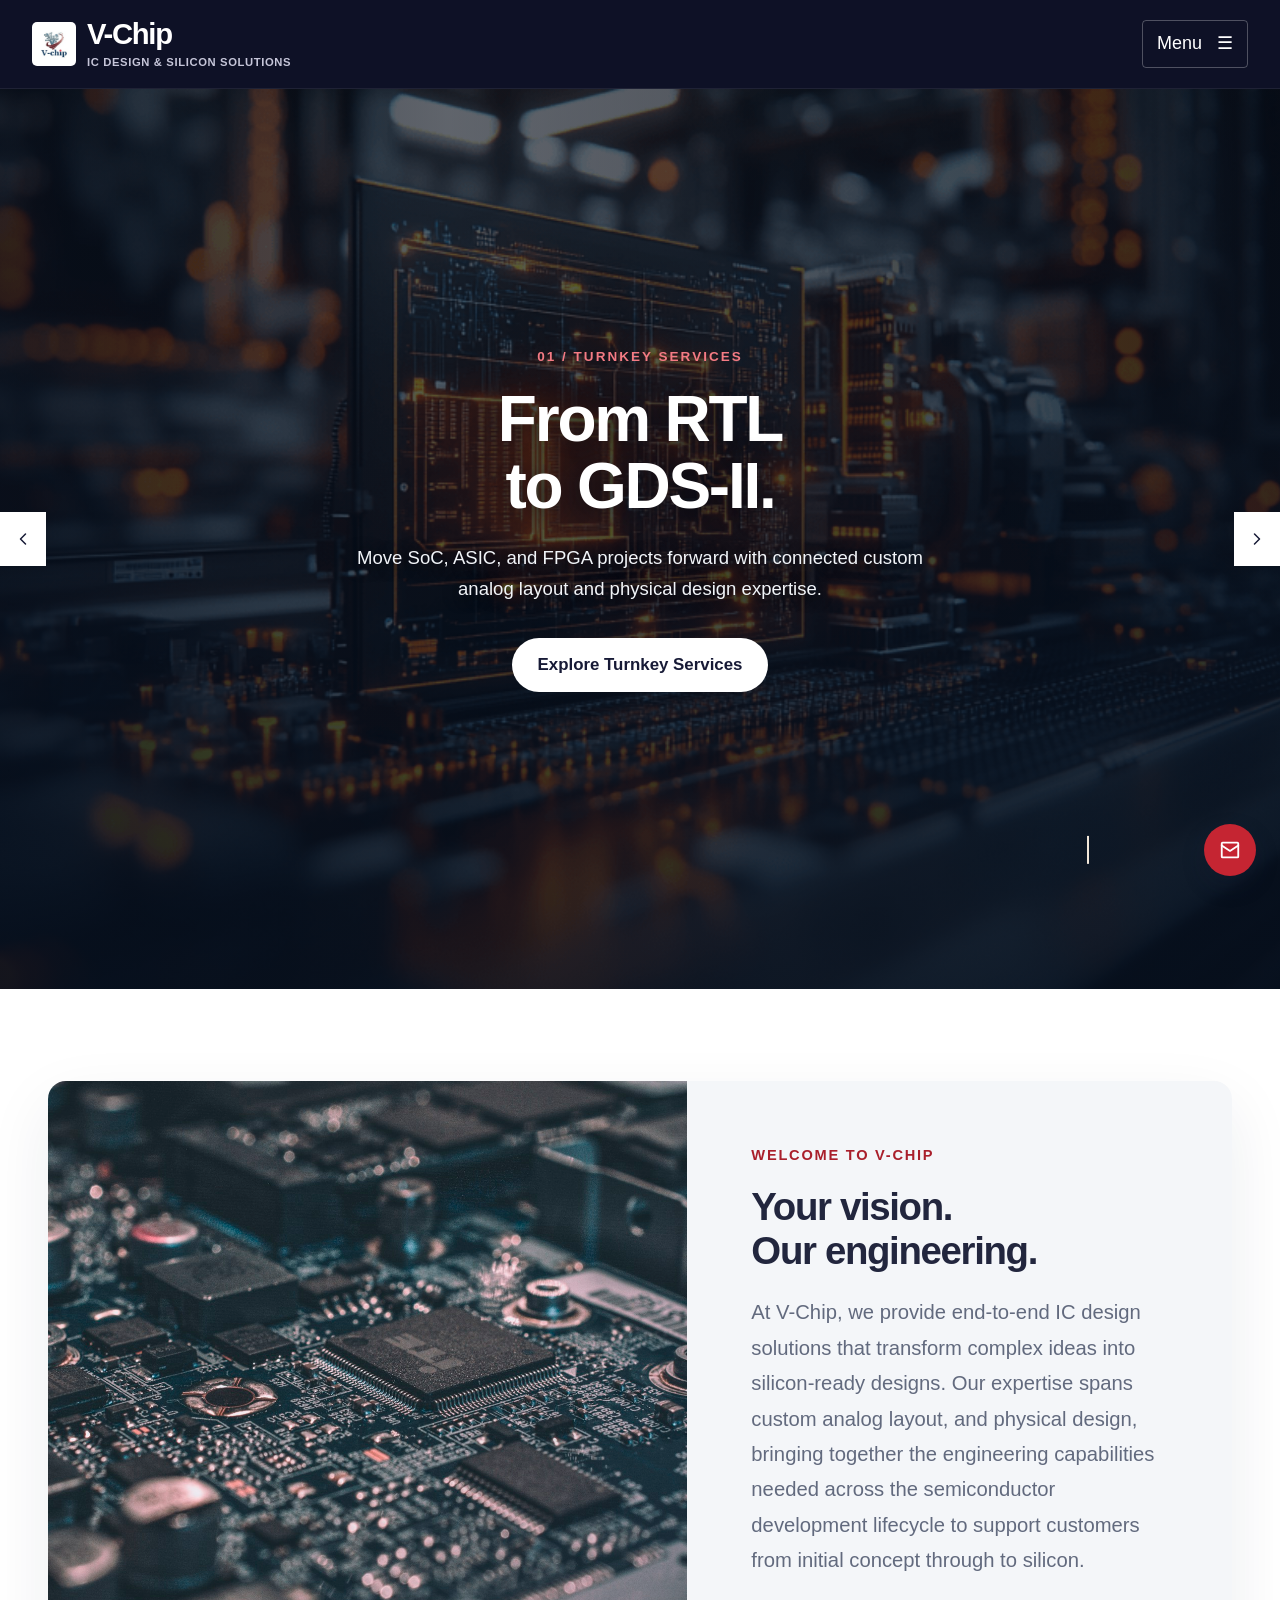
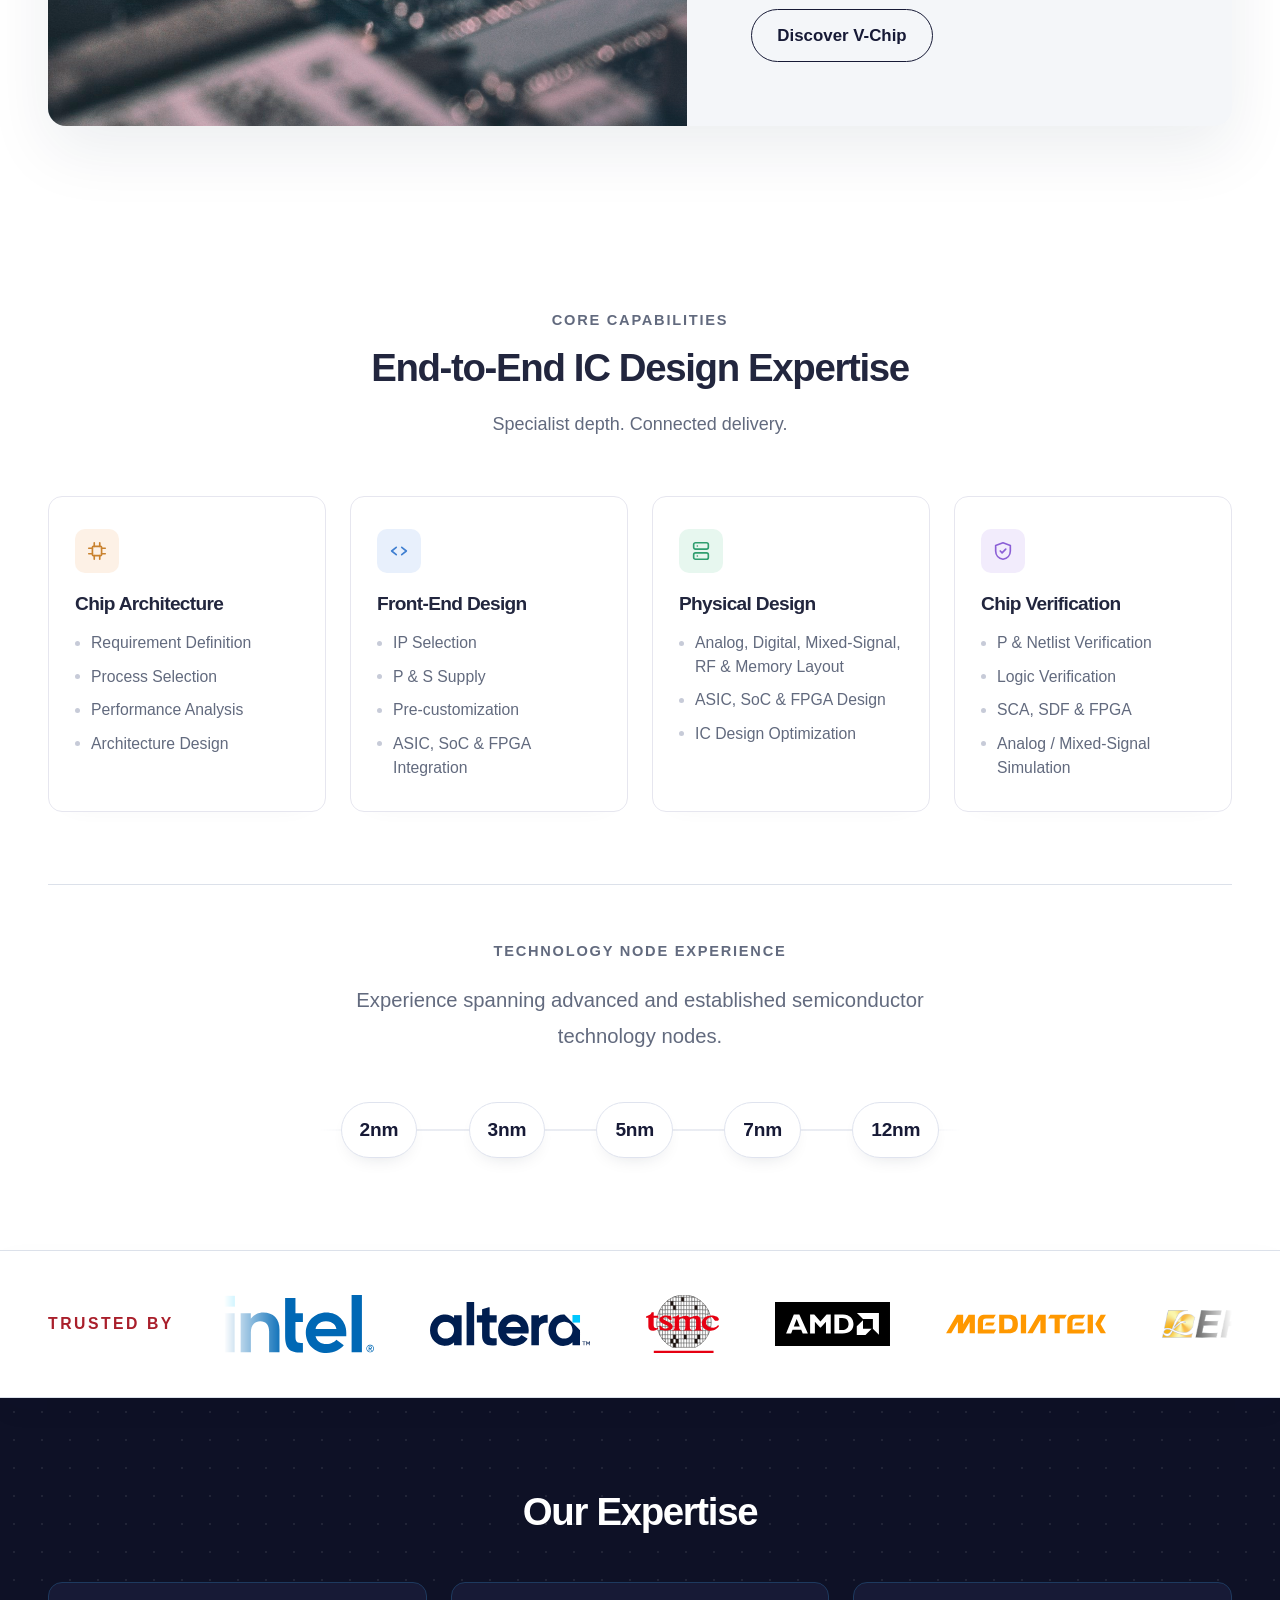
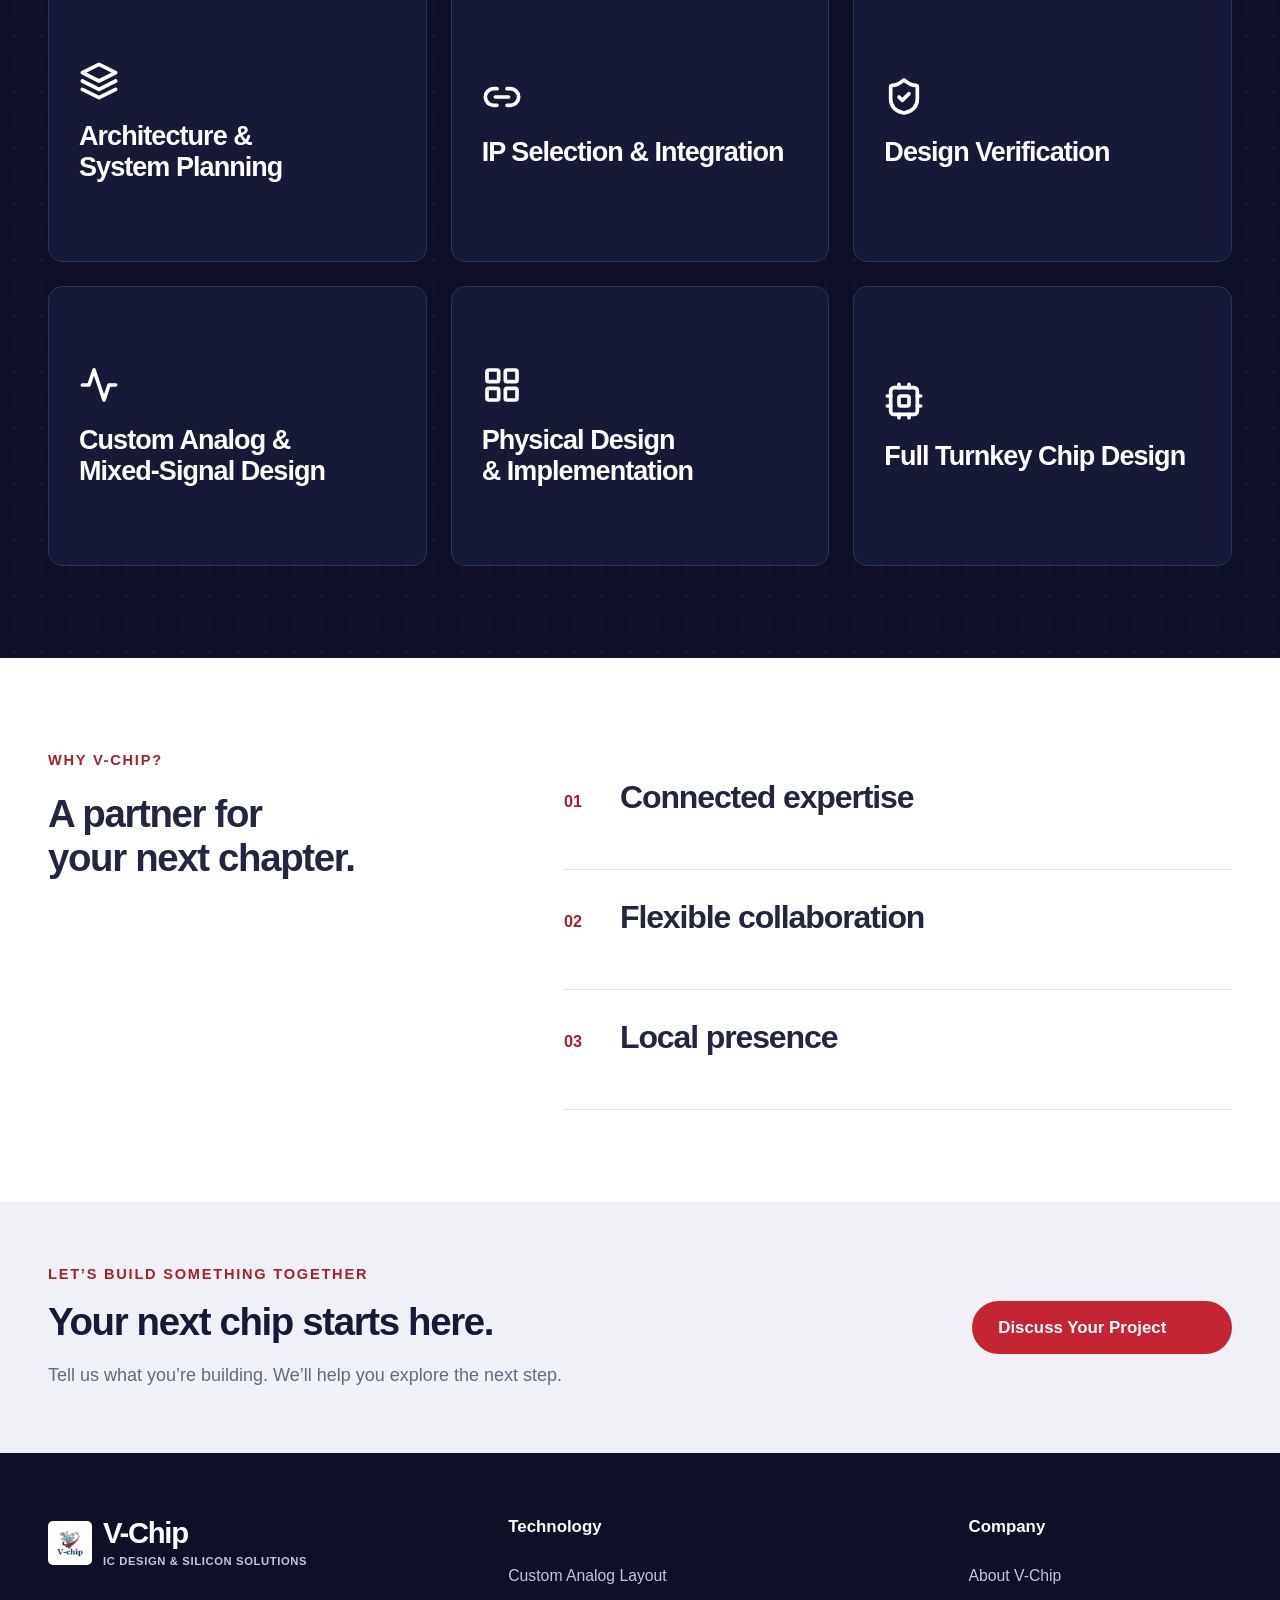
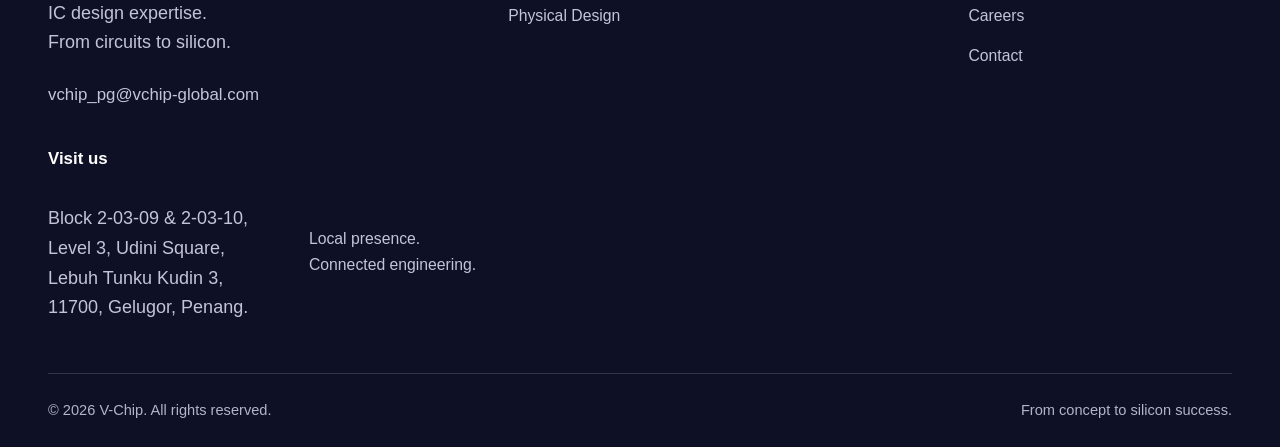
==== commit f9eaaf85: "Redesign the homepage capability section into a premium light-theme layout Replace the dark "V-Chip " ====
--- a/index.html
+++ b/index.html
@@ -192,83 +192,94 @@
               <a class="button button-secondary" href="about.html">Discover V-Chip</a>
             </div>
           </div>
-          <section class="stats-panel" aria-labelledby="stats-title">
-            <div class="stats-cell stats-cell--fields">
-              <p class="capability-label">Core expertise &amp; module breakdown</p>
-              <div class="expertise-grid">
-                <div class="expertise-mini-card expertise-mini-card--architecture">
-                  <span class="expertise-mini-icon" aria-hidden="true">
-                    <svg viewBox="0 0 24 24">
-                      <rect x="7" y="7" width="10" height="10" rx="1"></rect>
-                      <path d="M9 3v4M15 3v4M9 17v4M15 17v4M3 9h4M3 15h4M17 9h4M17 15h4"></path>
-                    </svg>
-                  </span>
-                  <h3 class="expertise-mini-title">Chip Architecture</h3>
-                  <ul class="expertise-mini-list">
-                    <li>Requirement Definition</li>
-                    <li>Process Selection</li>
-                    <li>Performance Analysis</li>
-                    <li>Architecture Design</li>
-                  </ul>
-                </div>
-                <div class="expertise-mini-card expertise-mini-card--frontend">
-                  <span class="expertise-mini-icon" aria-hidden="true">
-                    <svg viewBox="0 0 24 24">
-                      <path d="m9 8-5 4 5 4"></path>
-                      <path d="m15 8 5 4-5 4"></path>
-                    </svg>
-                  </span>
-                  <h3 class="expertise-mini-title">Front-End Design</h3>
-                  <ul class="expertise-mini-list">
-                    <li>IP Selection</li>
-                    <li>P &amp; S Supply</li>
-                    <li>Pre-customization</li>
-                    <li>ASIC, SoC, FPGA Integration</li>
-                  </ul>
-                </div>
-                <div class="expertise-mini-card expertise-mini-card--physical">
-                  <span class="expertise-mini-icon" aria-hidden="true">
-                    <svg viewBox="0 0 24 24">
-                      <rect x="4" y="3" width="16" height="7" rx="2"></rect>
-                      <rect x="4" y="14" width="16" height="7" rx="2"></rect>
-                      <path d="M8 6.5h.01M8 17.5h.01"></path>
-                    </svg>
-                  </span>
-                  <h3 class="expertise-mini-title">Physical Design</h3>
-                  <ul class="expertise-mini-list">
-                    <li>Analog, Digital, Mixed-Signal, RF &amp; Memory Layout</li>
-                    <li>ASIC, SoC, FPGA Design</li>
-                    <li>IC Design Optimization</li>
-                  </ul>
-                </div>
-                <div class="expertise-mini-card expertise-mini-card--verification">
-                  <span class="expertise-mini-icon" aria-hidden="true">
-                    <svg viewBox="0 0 24 24">
-                      <path d="M12 3 4 6v6c0 4.6 3.2 8.3 8 9 4.8-.7 8-4.4 8-9V6l-8-3Z"></path>
-                      <path d="m9 12 2 2 4-4"></path>
-                    </svg>
-                  </span>
-                  <h3 class="expertise-mini-title">Chip Verification</h3>
-                  <ul class="expertise-mini-list">
-                    <li>P &amp; Netlist Verification</li>
-                    <li>Logic Verification</li>
-                    <li>SCA, SDF, FPGA</li>
-                    <li>Analog, Mixed-Signal Simulation</li>
-                  </ul>
-                </div>
-              </div>
-            </div>
-            <div class="stats-cell stats-cell--heading">
-              <p class="eyebrow">V-Chip at a glance</p>
-              <h2 id="stats-title">Specialist depth. Connected delivery.</h2>
-            </div>
-            <div class="stats-cell stats-cell--nodes">
-              <p class="capability-label">Process nodes</p>
-              <p class="node-sentence">
-                We work across 2nm, 3nm, 5nm, 7nm, and 12nm process nodes.
+        </div>
+      </section>
+
+      <section class="section expertise-overview">
+        <div class="container">
+          <div class="section-heading centered-heading">
+            <p class="eyebrow">Core Capabilities</p>
+            <h2>End-to-End IC Design Expertise</h2>
+            <p>Specialist depth. Connected delivery.</p>
+          </div>
+          <div class="expertise-overview-grid">
+            <div class="expertise-overview-card expertise-overview-card--architecture">
+              <span class="expertise-overview-icon" aria-hidden="true">
+                <svg viewBox="0 0 24 24">
+                  <rect x="7" y="7" width="10" height="10" rx="1"></rect>
+                  <path d="M9 3v4M15 3v4M9 17v4M15 17v4M3 9h4M3 15h4M17 9h4M17 15h4"></path>
+                </svg>
+              </span>
+              <h3>Chip Architecture</h3>
+              <ul>
+                <li>Requirement Definition</li>
+                <li>Process Selection</li>
+                <li>Performance Analysis</li>
+                <li>Architecture Design</li>
+              </ul>
+            </div>
+            <div class="expertise-overview-card expertise-overview-card--frontend">
+              <span class="expertise-overview-icon" aria-hidden="true">
+                <svg viewBox="0 0 24 24">
+                  <path d="m9 8-5 4 5 4"></path>
+                  <path d="m15 8 5 4-5 4"></path>
+                </svg>
+              </span>
+              <h3>Front-End Design</h3>
+              <ul>
+                <li>IP Selection</li>
+                <li>P &amp; S Supply</li>
+                <li>Pre-customization</li>
+                <li>ASIC, SoC &amp; FPGA Integration</li>
+              </ul>
+            </div>
+            <div class="expertise-overview-card expertise-overview-card--physical">
+              <span class="expertise-overview-icon" aria-hidden="true">
+                <svg viewBox="0 0 24 24">
+                  <rect x="4" y="3" width="16" height="7" rx="2"></rect>
+                  <rect x="4" y="14" width="16" height="7" rx="2"></rect>
+                  <path d="M8 6.5h.01M8 17.5h.01"></path>
+                </svg>
+              </span>
+              <h3>Physical Design</h3>
+              <ul>
+                <li>Analog, Digital, Mixed-Signal, RF &amp; Memory Layout</li>
+                <li>ASIC, SoC &amp; FPGA Design</li>
+                <li>IC Design Optimization</li>
+              </ul>
+            </div>
+            <div class="expertise-overview-card expertise-overview-card--verification">
+              <span class="expertise-overview-icon" aria-hidden="true">
+                <svg viewBox="0 0 24 24">
+                  <path d="M12 3 4 6v6c0 4.6 3.2 8.3 8 9 4.8-.7 8-4.4 8-9V6l-8-3Z"></path>
+                  <path d="m9 12 2 2 4-4"></path>
+                </svg>
+              </span>
+              <h3>Chip Verification</h3>
+              <ul>
+                <li>P &amp; Netlist Verification</li>
+                <li>Logic Verification</li>
+                <li>SCA, SDF &amp; FPGA</li>
+                <li>Analog / Mixed-Signal Simulation</li>
+              </ul>
+            </div>
+          </div>
+          <div class="node-experience">
+            <div class="node-experience-heading">
+              <p class="eyebrow">Technology Node Experience</p>
+              <p class="section-copy">
+                Experience spanning advanced and established semiconductor
+                technology nodes.
               </p>
             </div>
-          </section>
+            <ol class="node-track">
+              <li><span class="node-pill">2nm</span></li>
+              <li><span class="node-pill">3nm</span></li>
+              <li><span class="node-pill">5nm</span></li>
+              <li><span class="node-pill">7nm</span></li>
+              <li><span class="node-pill">12nm</span></li>
+            </ol>
+          </div>
         </div>
       </section>
 
--- a/styles.css
+++ b/styles.css
@@ -703,6 +703,10 @@
 }
 /* Inner pages */
 .page-hero {
+  display: flex;
+  min-height: 100vh;
+  min-height: 100svh;
+  align-items: center;
   padding-block: 34px 64px;
   background: var(--surface);
   border-bottom: 1px solid var(--line);
@@ -915,6 +919,31 @@
   flex-direction: column;
   gap: 18px;
   margin-top: 26px;
+}
+.form-hint {
+  margin-top: -6px;
+  color: var(--blue);
+  font-size: 0.8125rem;
+  font-weight: 650;
+}
+.form-hint span {
+  display: inline-block;
+  transition: transform var(--motion-fast);
+}
+.form-more {
+  display: grid;
+  grid-template-rows: 0fr;
+  transition: grid-template-rows var(--motion-smooth);
+}
+.form-more.is-open {
+  grid-template-rows: 1fr;
+}
+.form-more-inner {
+  display: flex;
+  flex-direction: column;
+  gap: 18px;
+  min-height: 0;
+  overflow: hidden;
 }
 .form-field {
   display: flex;
@@ -1974,128 +2003,166 @@
     transform: translateX(calc(-100% - var(--trust-cycle-gap)));
   }
 }
-.stats-panel {
+.expertise-overview-grid {
   display: grid;
-  grid-template-columns: minmax(220px, 0.85fr) minmax(0, 1.15fr);
-  grid-template-rows: auto 1fr;
-  gap: 18px;
-  min-width: 0;
-}
-.stats-cell {
-  min-width: 0;
-  padding: 30px 34px;
-  border: 1px solid #ffffff14;
+  grid-template-columns: repeat(4, minmax(0, 1fr));
+  gap: 24px;
+  margin-top: 56px;
+}
+.expertise-overview-card {
+  padding: 32px 26px;
+  border: 1px solid #e6e6ef;
   border-radius: 14px;
-  background:
-    radial-gradient(circle at 100% 0, #4c18213d, transparent 45%), #100c11;
-  color: white;
-  box-shadow: 0 15px 40px #171a3618;
-}
-.stats-cell--fields {
-  display: flex;
-  flex-direction: column;
-  grid-row: 1 / 3;
-}
-.stats-cell--heading {
-  display: flex;
-  flex-direction: column;
+  background: #fff;
+  box-shadow: 0 10px 26px -22px #17203614;
+  --reveal-delay: 0ms;
+  transition:
+    border-color var(--motion-fast),
+    box-shadow var(--motion-smooth),
+    transform var(--motion-smooth);
+}
+.expertise-overview-card:hover {
+  border-color: #c7d3e6;
+  box-shadow: 0 16px 34px -20px #17203622;
+  transform: translateY(-4px);
+}
+.expertise-overview-card:nth-child(2) {
+  --reveal-delay: 100ms;
+}
+.expertise-overview-card:nth-child(3) {
+  --reveal-delay: 200ms;
+}
+.expertise-overview-card:nth-child(4) {
+  --reveal-delay: 300ms;
+}
+.expertise-overview-icon {
+  display: inline-flex;
+  align-items: center;
   justify-content: center;
-  --reveal-delay: 120ms;
-}
-.stats-cell--nodes {
-  --reveal-delay: 240ms;
-}
-.stats-cell--heading .eyebrow {
-  margin-bottom: 0;
-  color: #9094a8;
-  font-size: 0.75rem;
-  font-weight: 650;
-  letter-spacing: 0.18em;
-  text-transform: uppercase;
-}
-.stats-cell--heading h2 {
-  max-width: 20ch;
-  margin-top: 12px;
-  color: white;
-  font-size: clamp(1.5rem, 2.1vw, 1.9rem);
-}
-.capability-label {
-  color: #9094a8;
-  font-size: 0.75rem;
-  font-weight: 650;
-  letter-spacing: 0.14em;
-  text-transform: uppercase;
-}
-.node-sentence {
-  margin-top: 14px;
-  color: #fff;
-  font-size: 1.0625rem;
-  font-weight: 700;
-  line-height: 1.55;
-}
-.expertise-grid {
-  flex: 1;
-  display: grid;
-  grid-template-columns: repeat(2, minmax(0, 1fr));
-  align-content: center;
-  gap: 12px;
-  margin-top: 14px;
-}
-.expertise-mini-card {
-  padding: 14px;
-  border: 1px solid #ffffff1a;
-  border-radius: 12px;
-  background: #ffffff08;
-}
-.expertise-mini-icon {
-  display: inline-flex;
-  align-items: center;
-  justify-content: center;
-  width: 32px;
-  height: 32px;
-  margin-bottom: 8px;
-  border-radius: 8px;
-  color: #fff;
-}
-.expertise-mini-icon svg {
-  width: 18px;
-  height: 18px;
+  width: 44px;
+  height: 44px;
+  margin-bottom: 20px;
+  border-radius: 10px;
+}
+.expertise-overview-icon svg {
+  width: 22px;
+  height: 22px;
   fill: none;
   stroke: currentColor;
   stroke-width: 1.8;
   stroke-linecap: round;
   stroke-linejoin: round;
 }
-.expertise-mini-card--architecture .expertise-mini-icon {
-  background: #c9822f;
-}
-.expertise-mini-card--frontend .expertise-mini-icon {
-  background: #3f7fd1;
-}
-.expertise-mini-card--physical .expertise-mini-icon {
-  background: #2f9e6f;
-}
-.expertise-mini-card--verification .expertise-mini-icon {
-  background: #8b5fd6;
-}
-.expertise-mini-title {
-  margin: 0 0 8px;
-  color: #fff;
-  font-size: 0.9375rem;
+.expertise-overview-card--architecture .expertise-overview-icon {
+  background: #fdf1e6;
+  color: #c9822f;
+}
+.expertise-overview-card--frontend .expertise-overview-icon {
+  background: #e8f0fc;
+  color: #3f7fd1;
+}
+.expertise-overview-card--physical .expertise-overview-icon {
+  background: #e7f7ef;
+  color: #2f9e6f;
+}
+.expertise-overview-card--verification .expertise-overview-icon {
+  background: #f2ecfc;
+  color: #8b5fd6;
+}
+.expertise-overview-card h3 {
+  margin-bottom: 16px;
+  color: var(--text);
+  font-size: 1.0625rem;
   font-weight: 700;
-}
-.expertise-mini-list {
+  max-width: none;
+}
+.expertise-overview-card ul {
+  display: flex;
+  flex-direction: column;
+  gap: 10px;
   margin: 0;
+  padding: 0;
+  list-style: none;
+}
+.expertise-overview-card li {
+  position: relative;
   padding-left: 16px;
-  color: #b7b9c7;
-  font-size: 0.75rem;
+  color: var(--muted);
+  font-size: 0.875rem;
   line-height: 1.5;
 }
-.expertise-mini-list li {
-  margin-bottom: 3px;
-}
-.expertise-mini-list li:last-child {
-  margin-bottom: 0;
+.expertise-overview-card li::before {
+  content: "";
+  position: absolute;
+  left: 0;
+  top: 0.6em;
+  width: 5px;
+  height: 5px;
+  border-radius: 50%;
+  background: #c7cbd8;
+}
+.node-experience {
+  margin-top: 72px;
+  padding-top: 56px;
+  border-top: 1px solid var(--line);
+}
+.node-experience-heading {
+  text-align: center;
+}
+.node-experience-heading .eyebrow {
+  justify-content: center;
+  color: var(--muted);
+}
+.node-experience-heading .section-copy {
+  margin: 12px auto 0;
+}
+.node-track {
+  position: relative;
+  display: flex;
+  align-items: center;
+  justify-content: center;
+  gap: clamp(16px, 4vw, 56px);
+  max-width: 720px;
+  margin: 48px auto 0;
+  padding: 0;
+  list-style: none;
+}
+.node-track::before {
+  content: "";
+  position: absolute;
+  left: 38px;
+  right: 38px;
+  top: 50%;
+  height: 1px;
+  background: linear-gradient(
+    90deg,
+    transparent,
+    #d5dae6 12%,
+    #d5dae6 88%,
+    transparent
+  );
+  transform: translateY(-50%);
+  z-index: 0;
+}
+.node-track li {
+  position: relative;
+  z-index: 1;
+}
+.node-pill {
+  display: inline-flex;
+  align-items: center;
+  justify-content: center;
+  min-width: 76px;
+  height: 56px;
+  padding: 0 18px;
+  border: 1px solid #dfe3ee;
+  border-radius: 999px;
+  background: #fff;
+  box-shadow: 0 8px 20px -12px #17203630;
+  color: var(--navy);
+  font-size: 1.0625rem;
+  font-weight: 800;
+  letter-spacing: -0.01em;
 }
 .hero-diagram {
   border-radius: 14px;
@@ -2690,12 +2757,11 @@
   .welcome-copy .button {
     margin-top: 4px;
   }
-  .stats-panel {
-    grid-template-columns: minmax(0, 1fr);
-    grid-template-rows: none;
-  }
-  .stats-cell--fields {
-    grid-row: auto;
+  .expertise-overview-grid {
+    grid-template-columns: repeat(2, minmax(0, 1fr));
+  }
+  .node-track {
+    gap: clamp(12px, 3vw, 32px);
   }
   .welcome-grid .hero-diagram {
     max-width: 560px;
@@ -2759,8 +2825,15 @@
   .ecosystem-grid {
     grid-template-columns: minmax(0, 1fr);
   }
-  .expertise-grid {
+  .expertise-overview-grid {
     grid-template-columns: minmax(0, 1fr);
+  }
+  .node-track {
+    flex-wrap: wrap;
+    row-gap: 16px;
+  }
+  .node-track::before {
+    display: none;
   }
   .header-inner {
     min-height: 74px;
@@ -2793,7 +2866,7 @@
   .applications-panel {
     padding: 30px;
   }
-  .stats-cell {
+  .expertise-overview-card {
     padding: 24px 22px;
   }
   .applications-panel h3 {
@@ -3024,9 +3097,6 @@
 }
 .welcome-copy .button {
   margin-top: 30px;
-}
-.welcome-grid .stats-panel {
-  margin-top: 2px;
 }
 .why-layout {
   display: grid;
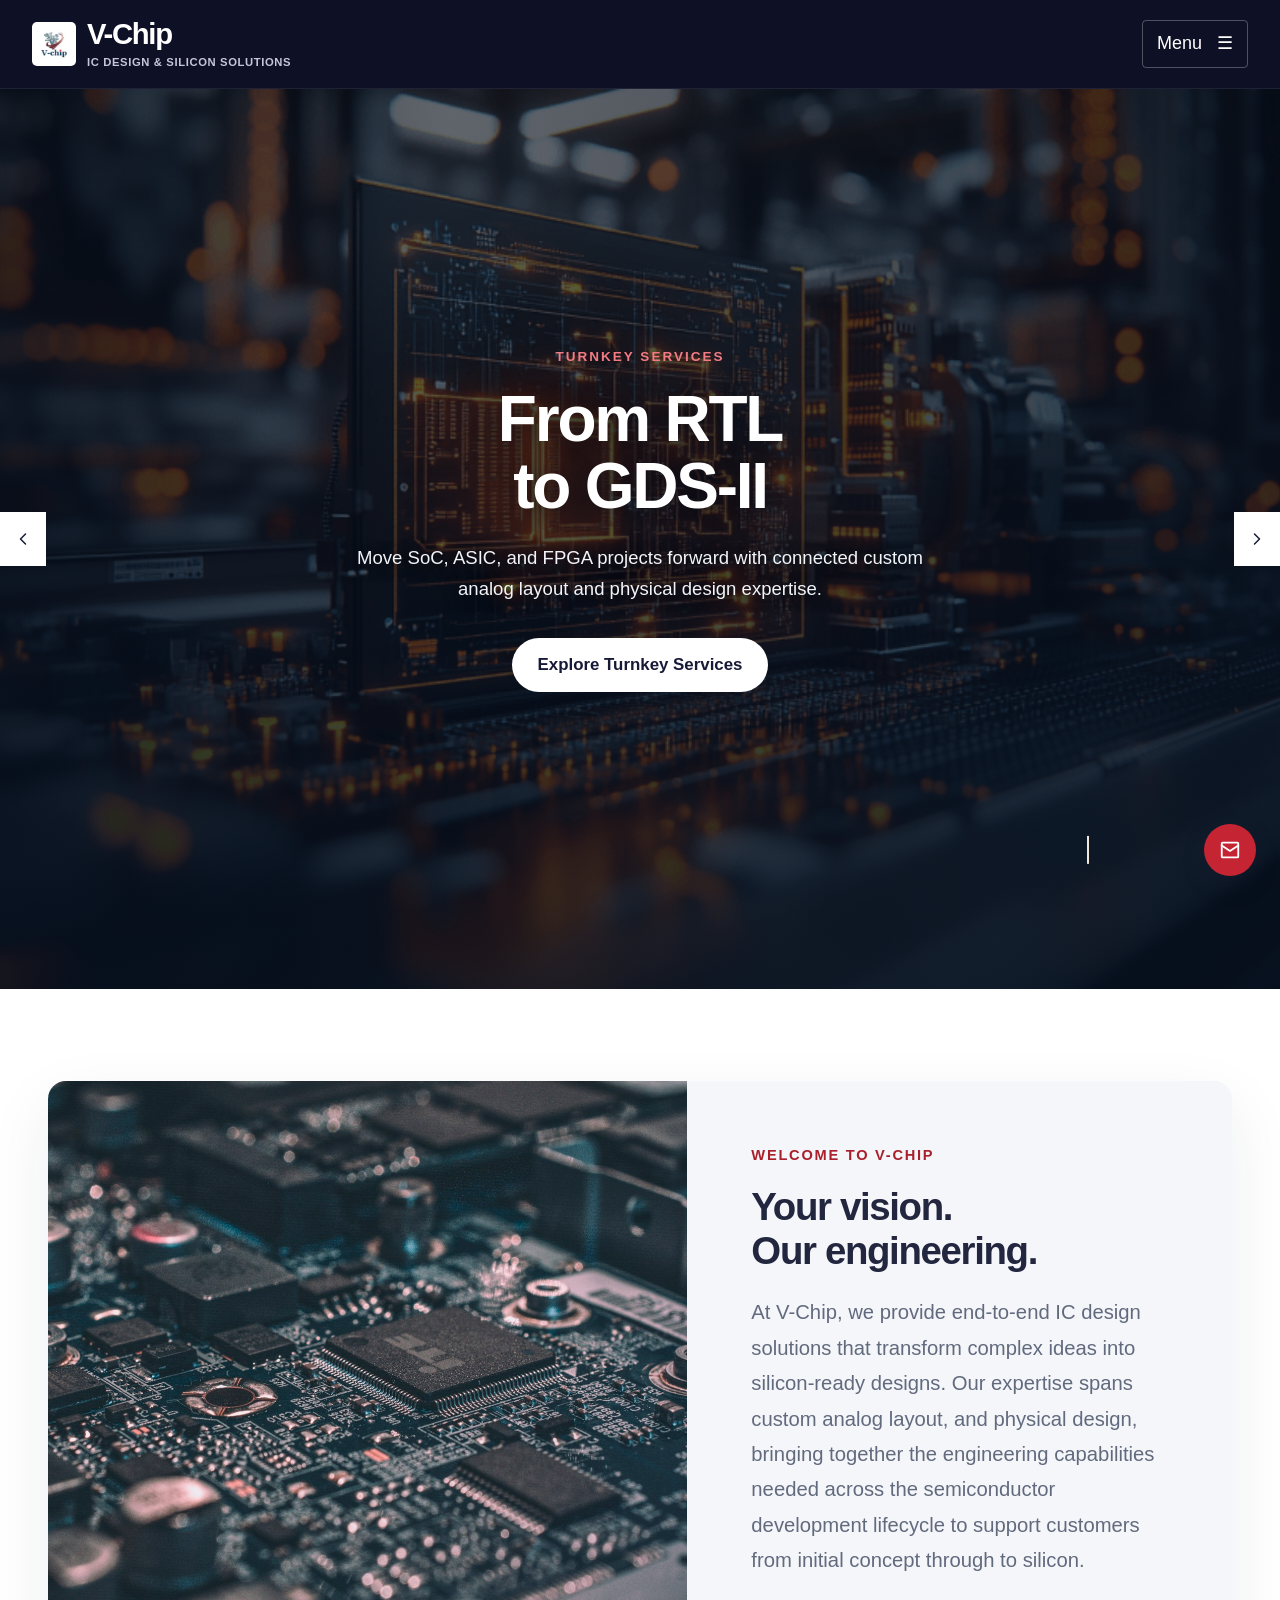
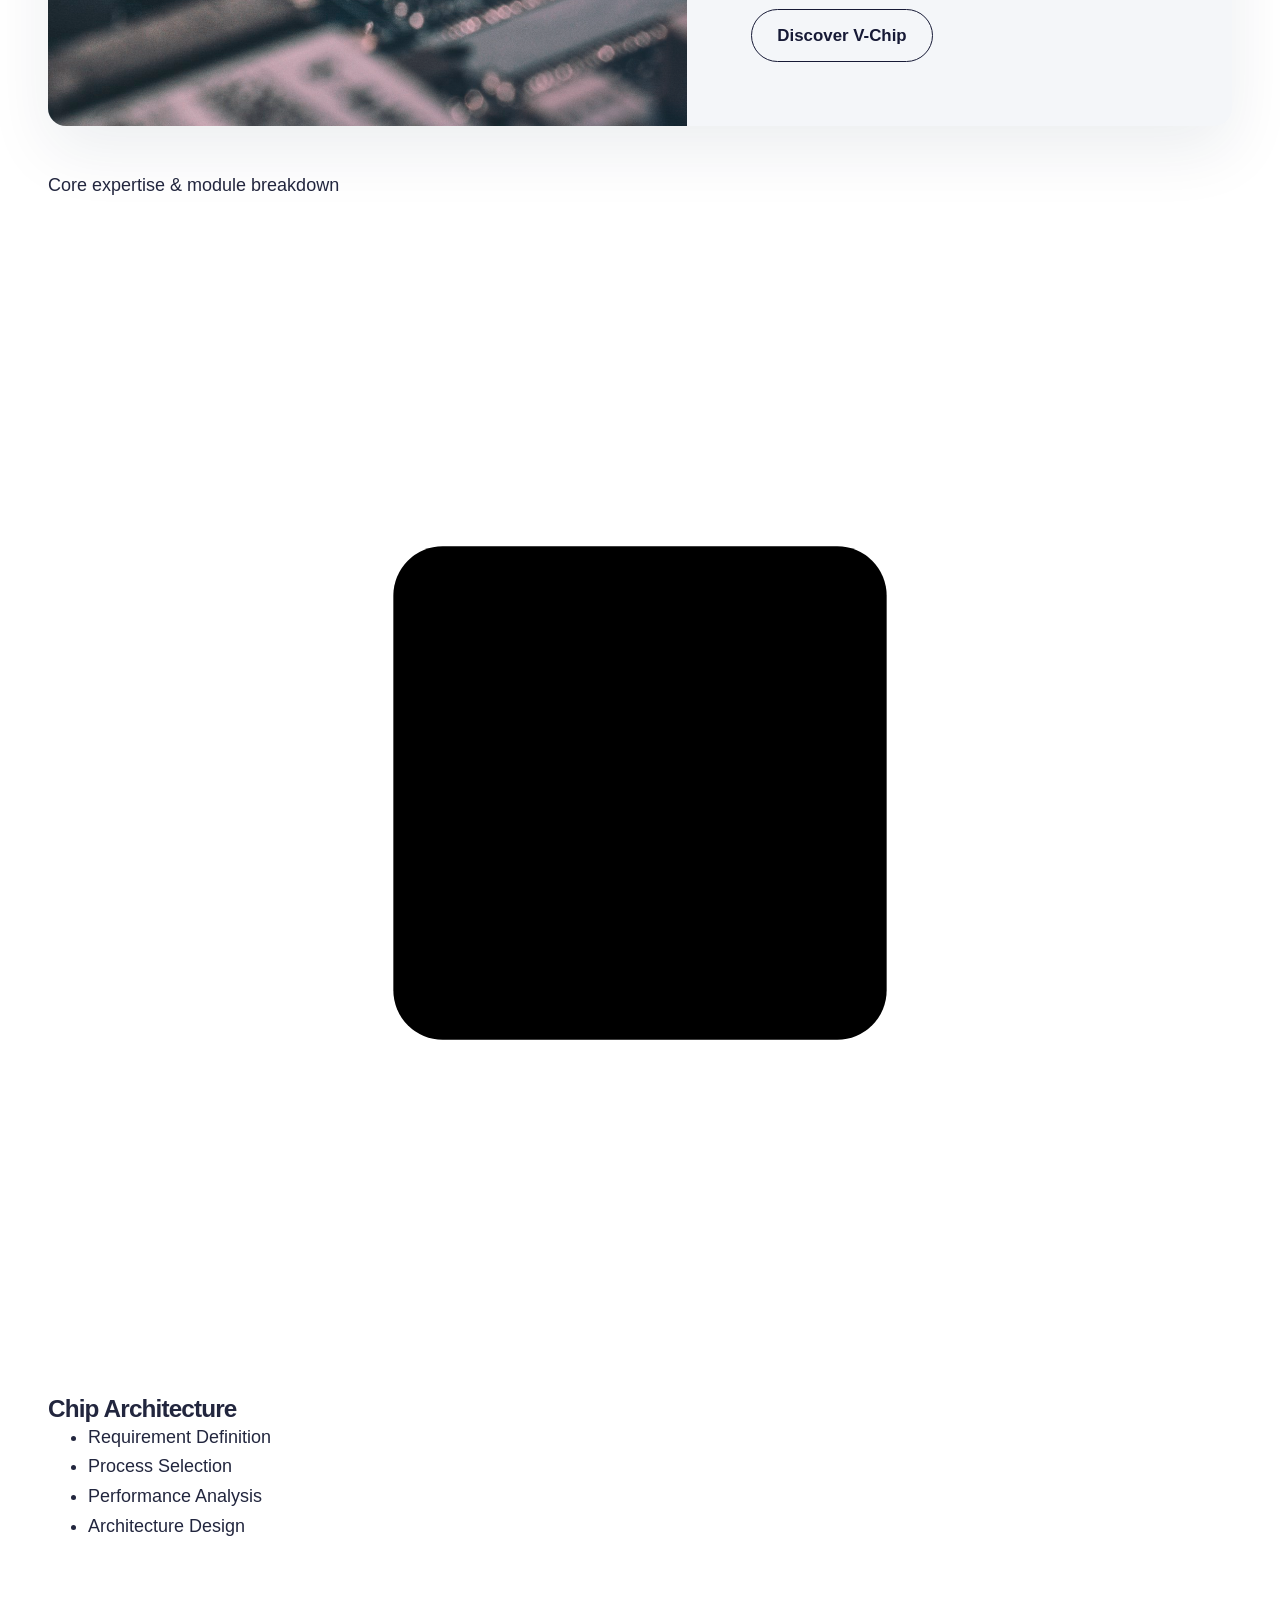
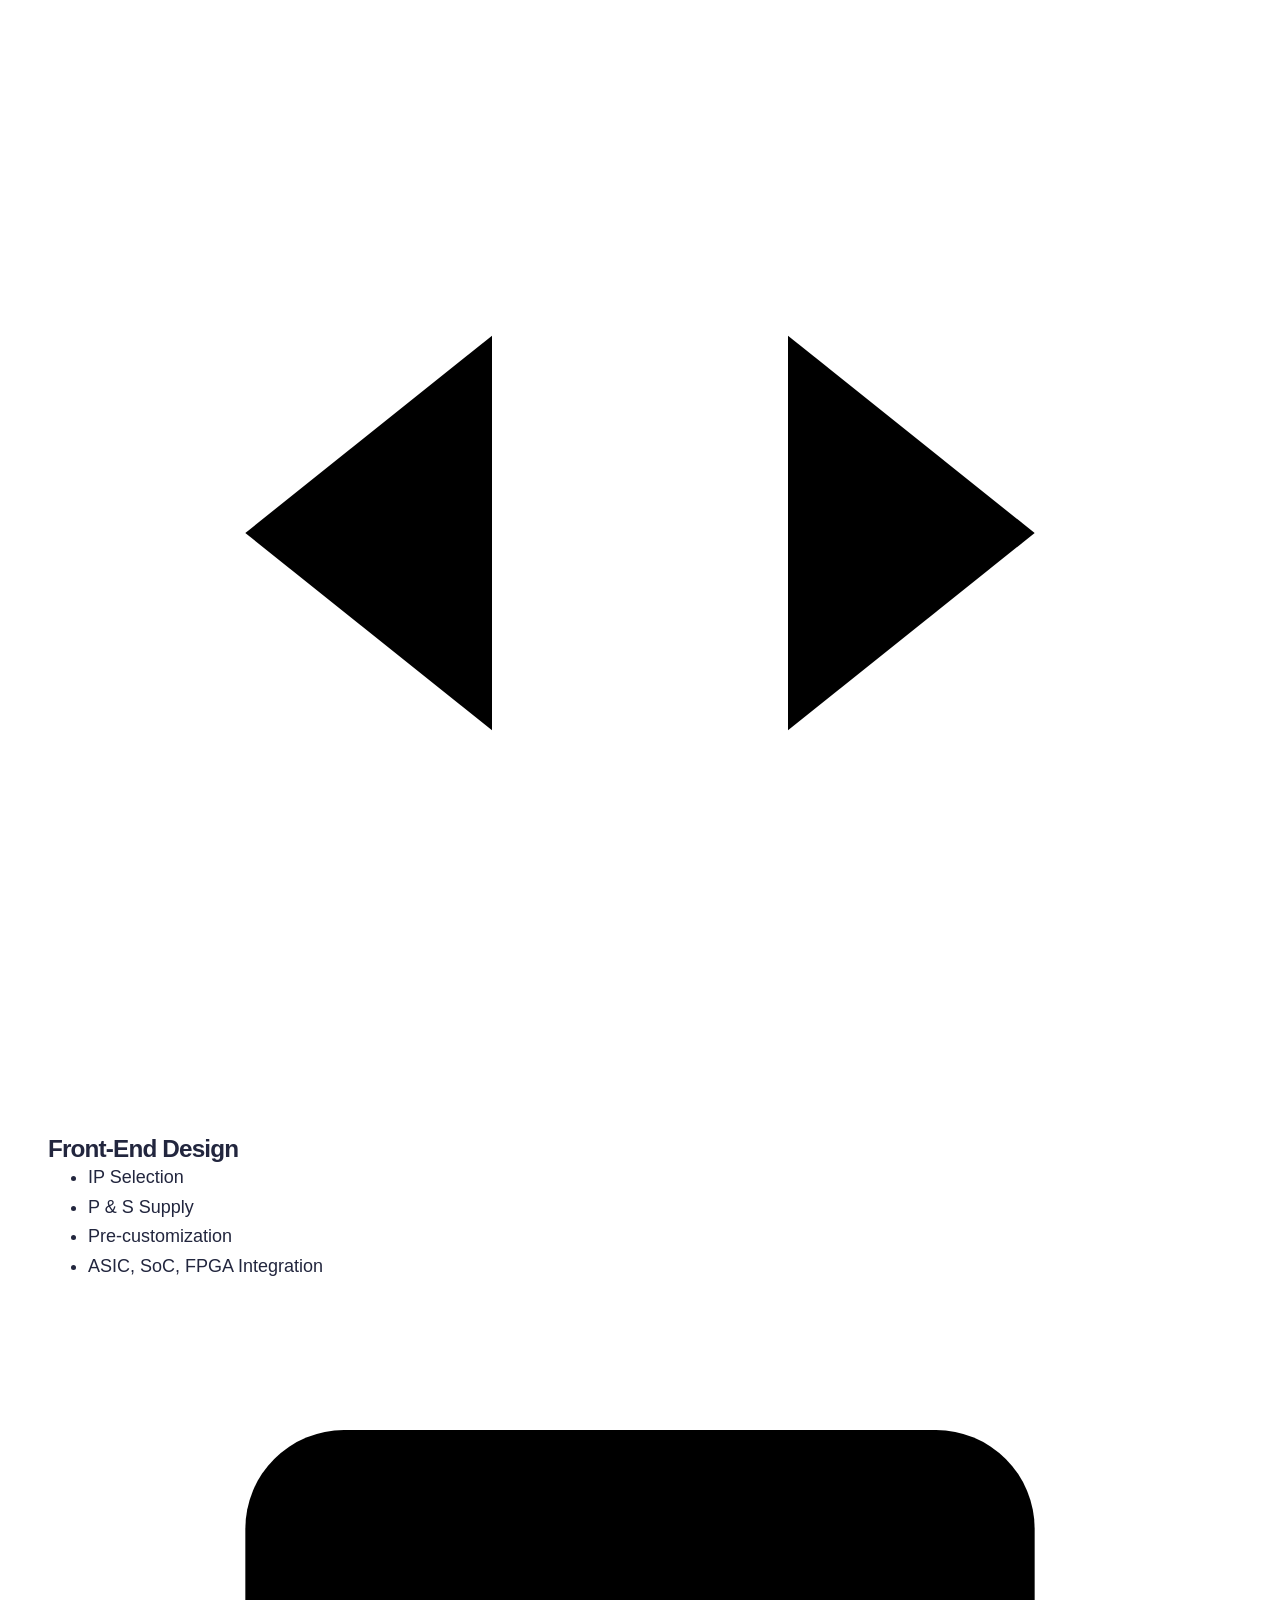
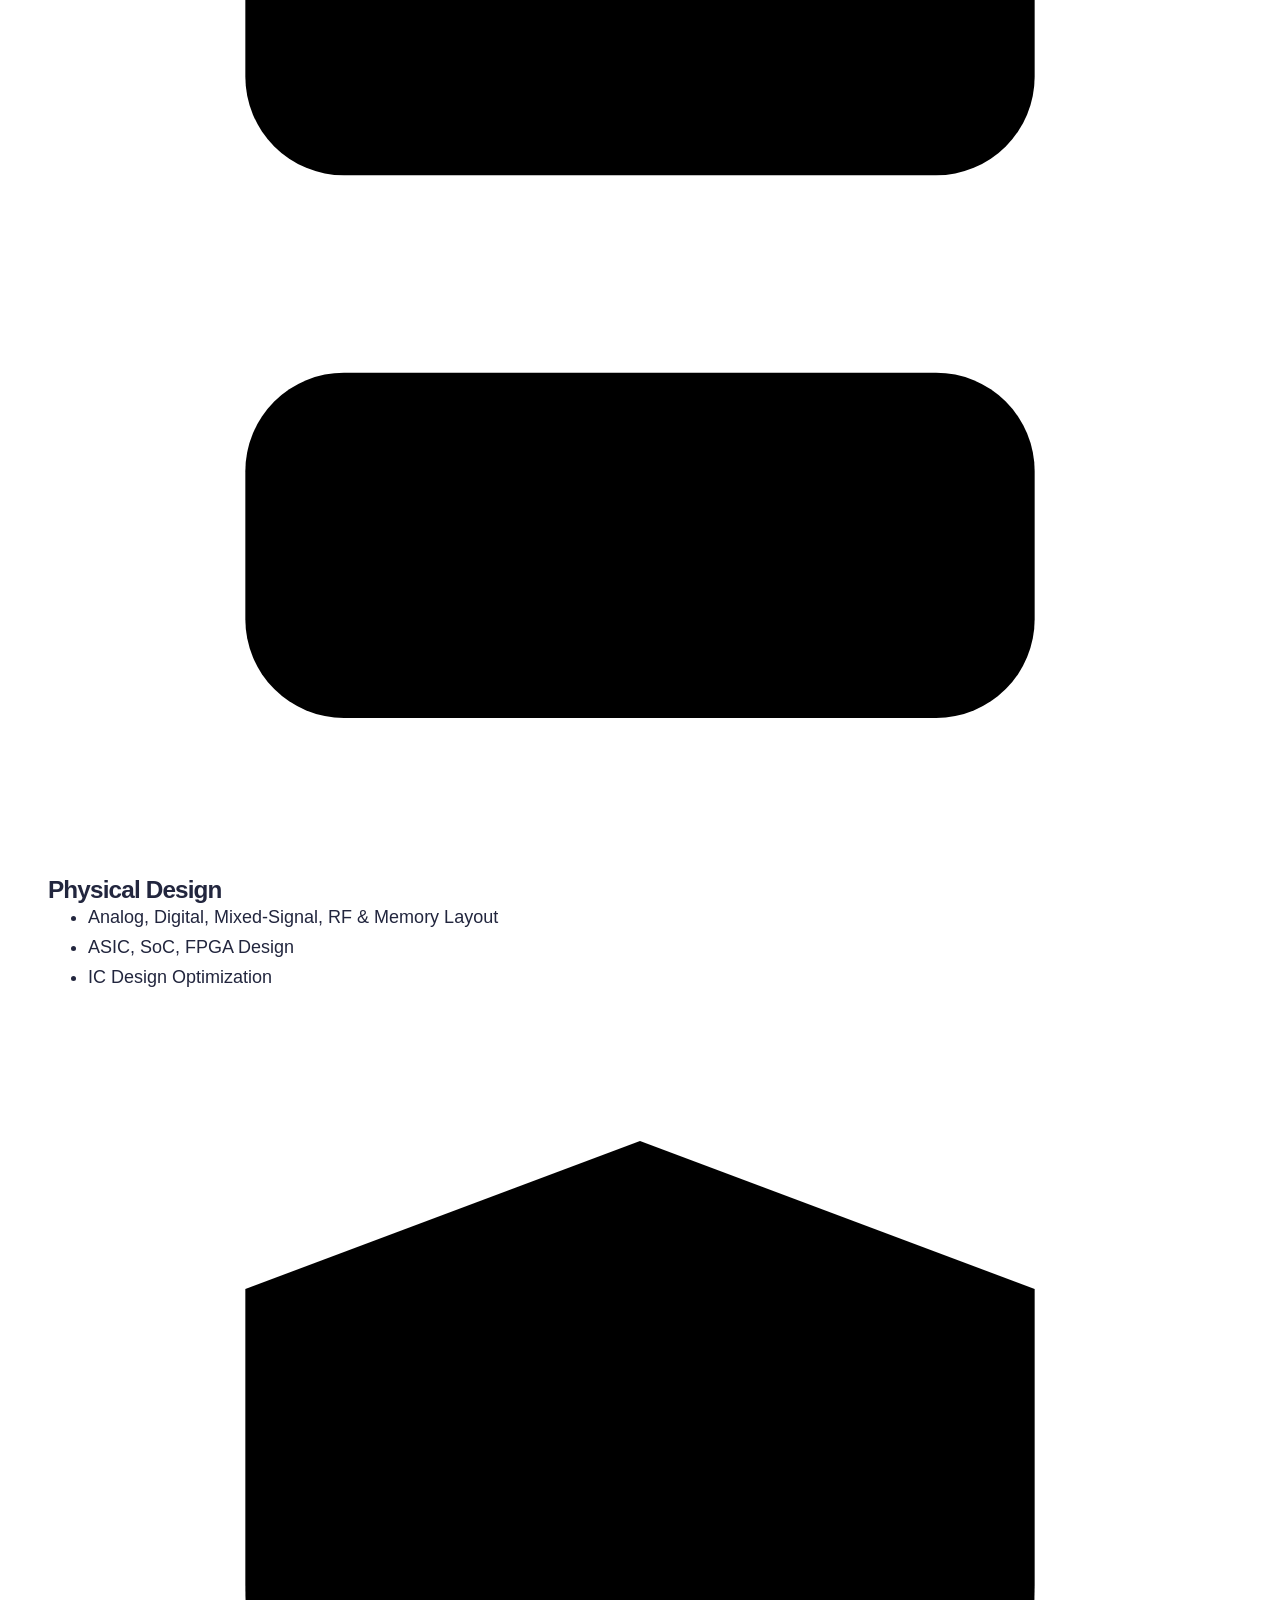
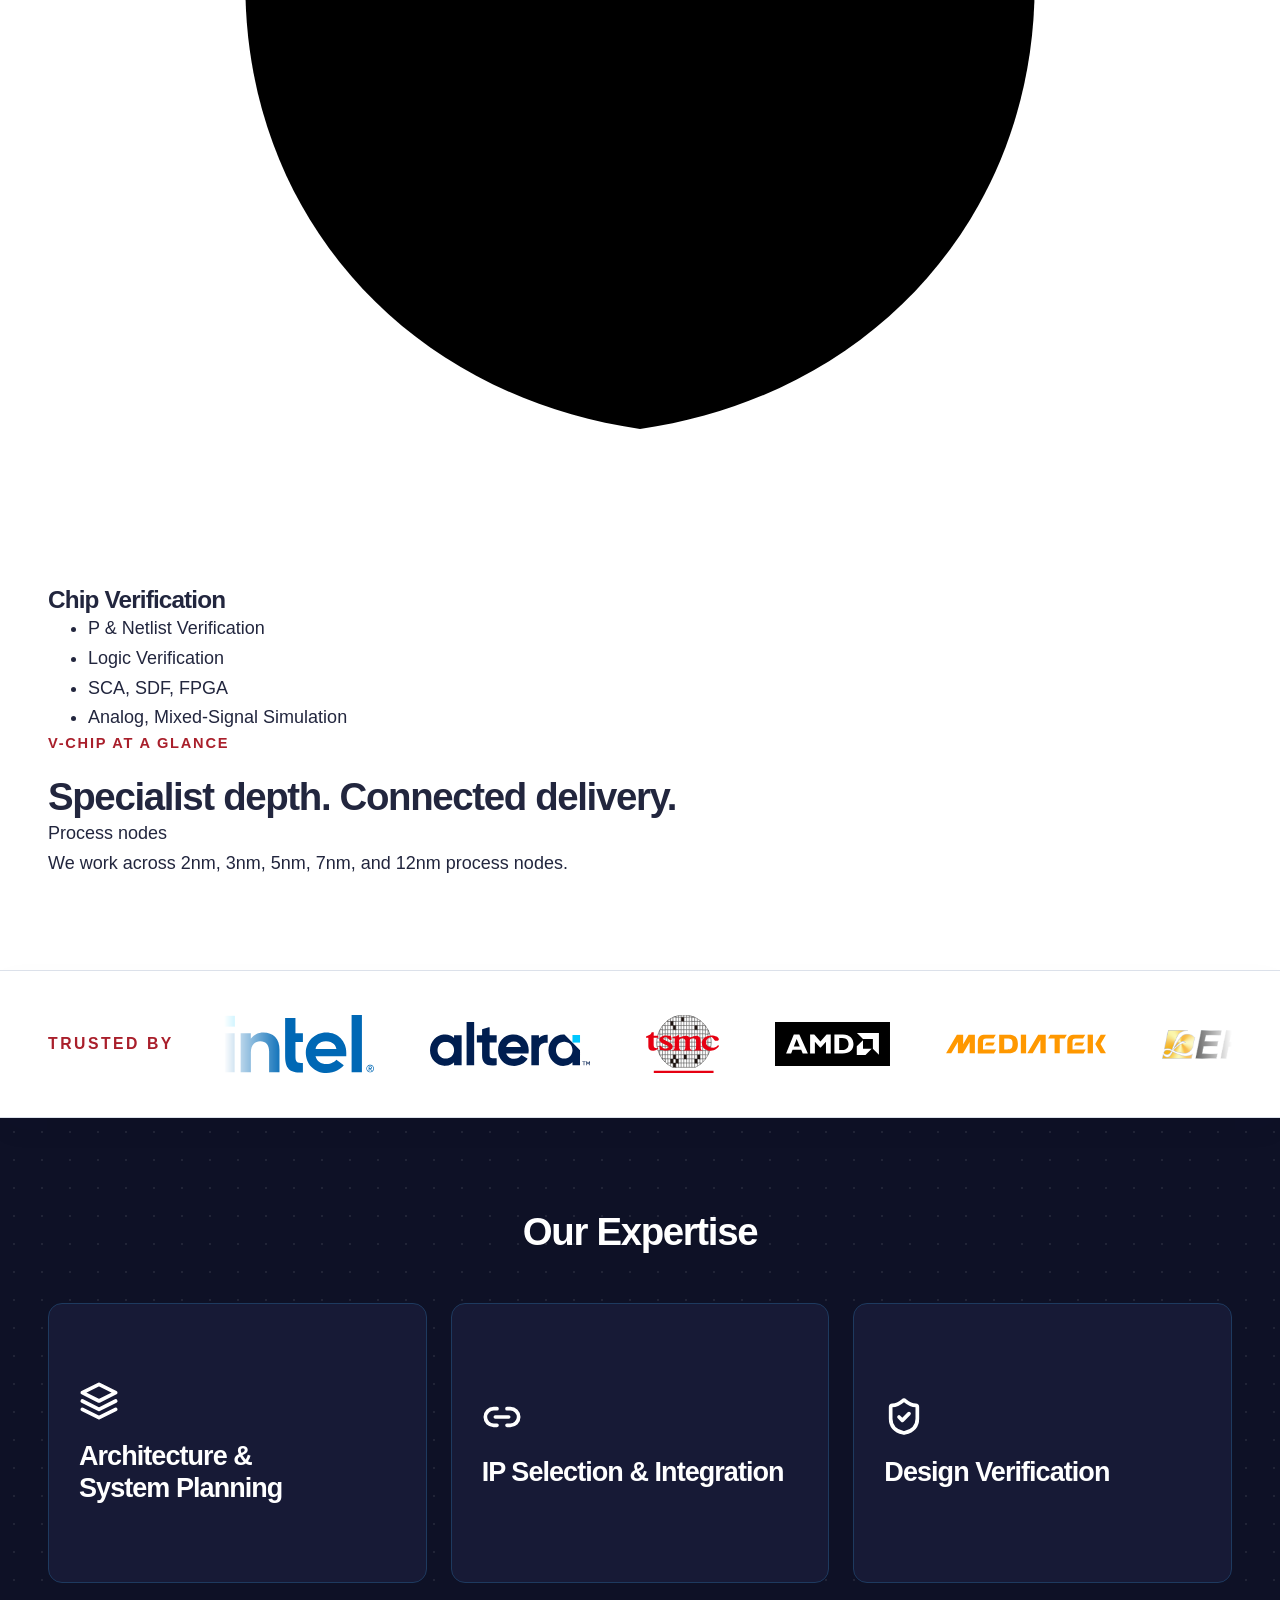
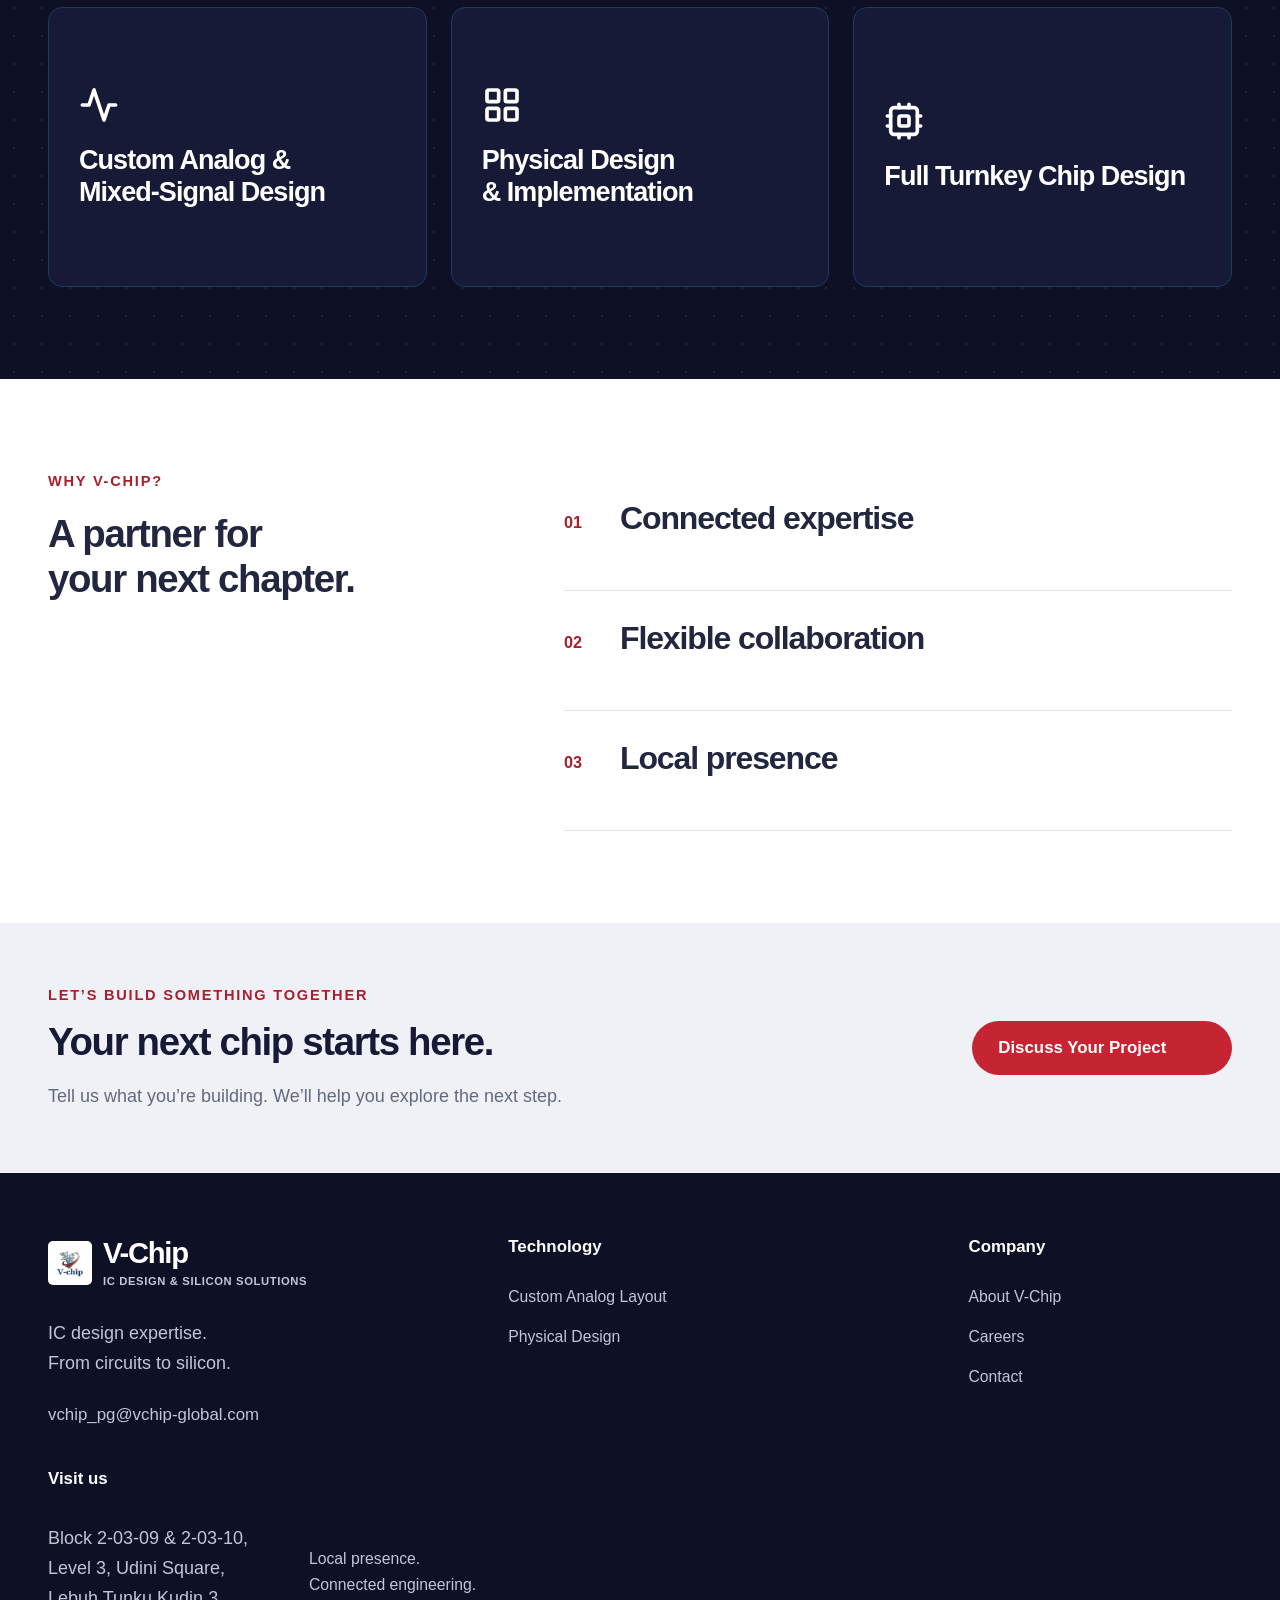
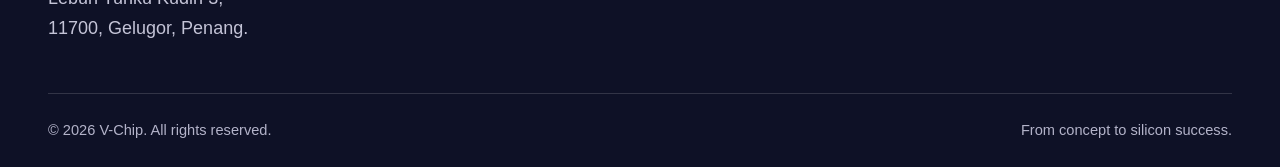
==== commit 10abfcc0: "Hero and title Services page change filter layer \nSlight change on index hero text" ====
--- a/index.html
+++ b/index.html
@@ -108,8 +108,8 @@
                 >
               </div>
               <div class="expertise-copy">
-                <p class="expertise-kicker">01 / Turnkey Services</p>
-                <h1>From RTL to GDS-II.</h1>
+                <p class="expertise-kicker">Turnkey Services</p>
+                <h1>From RTL to GDS-II</h1>
                 <p>
                   Move SoC, ASIC, and FPGA projects forward with connected
                   custom analog layout and physical design expertise.
@@ -132,15 +132,15 @@
             >
               <div class="expertise-media">
                 <img
-                  src="assets/images/v-chip-standard-cell-compiler.webp"
+                  src="assets/images/Standard-cells-compiler.jpg"
                   alt="Standard cell templates transitioning into generated physical cell rows"
                   width="800"
                   height="600"
                 >
               </div>
               <div class="expertise-copy">
-                <p class="expertise-kicker">02 / EDA Tools Solution</p>
-                <h1>Standard cells, compiled.</h1>
+                <p class="expertise-kicker">EDA Tools Solution</p>
+                <h1>Standard Cells compiled</h1>
                 <p>
                   Automate standard cell generation through a repeatable flow
                   configured for your process, architecture, and design goals.
@@ -192,94 +192,83 @@
               <a class="button button-secondary" href="about.html">Discover V-Chip</a>
             </div>
           </div>
-        </div>
-      </section>
-
-      <section class="section expertise-overview">
-        <div class="container">
-          <div class="section-heading centered-heading">
-            <p class="eyebrow">Core Capabilities</p>
-            <h2>End-to-End IC Design Expertise</h2>
-            <p>Specialist depth. Connected delivery.</p>
-          </div>
-          <div class="expertise-overview-grid">
-            <div class="expertise-overview-card expertise-overview-card--architecture">
-              <span class="expertise-overview-icon" aria-hidden="true">
-                <svg viewBox="0 0 24 24">
-                  <rect x="7" y="7" width="10" height="10" rx="1"></rect>
-                  <path d="M9 3v4M15 3v4M9 17v4M15 17v4M3 9h4M3 15h4M17 9h4M17 15h4"></path>
-                </svg>
-              </span>
-              <h3>Chip Architecture</h3>
-              <ul>
-                <li>Requirement Definition</li>
-                <li>Process Selection</li>
-                <li>Performance Analysis</li>
-                <li>Architecture Design</li>
-              </ul>
+          <section class="stats-panel" aria-labelledby="stats-title">
+            <div class="stats-cell stats-cell--fields">
+              <p class="capability-label">Core expertise &amp; module breakdown</p>
+              <div class="expertise-grid">
+                <div class="expertise-mini-card expertise-mini-card--architecture">
+                  <span class="expertise-mini-icon" aria-hidden="true">
+                    <svg viewBox="0 0 24 24">
+                      <rect x="7" y="7" width="10" height="10" rx="1"></rect>
+                      <path d="M9 3v4M15 3v4M9 17v4M15 17v4M3 9h4M3 15h4M17 9h4M17 15h4"></path>
+                    </svg>
+                  </span>
+                  <h3 class="expertise-mini-title">Chip Architecture</h3>
+                  <ul class="expertise-mini-list">
+                    <li>Requirement Definition</li>
+                    <li>Process Selection</li>
+                    <li>Performance Analysis</li>
+                    <li>Architecture Design</li>
+                  </ul>
+                </div>
+                <div class="expertise-mini-card expertise-mini-card--frontend">
+                  <span class="expertise-mini-icon" aria-hidden="true">
+                    <svg viewBox="0 0 24 24">
+                      <path d="m9 8-5 4 5 4"></path>
+                      <path d="m15 8 5 4-5 4"></path>
+                    </svg>
+                  </span>
+                  <h3 class="expertise-mini-title">Front-End Design</h3>
+                  <ul class="expertise-mini-list">
+                    <li>IP Selection</li>
+                    <li>P &amp; S Supply</li>
+                    <li>Pre-customization</li>
+                    <li>ASIC, SoC, FPGA Integration</li>
+                  </ul>
+                </div>
+                <div class="expertise-mini-card expertise-mini-card--physical">
+                  <span class="expertise-mini-icon" aria-hidden="true">
+                    <svg viewBox="0 0 24 24">
+                      <rect x="4" y="3" width="16" height="7" rx="2"></rect>
+                      <rect x="4" y="14" width="16" height="7" rx="2"></rect>
+                      <path d="M8 6.5h.01M8 17.5h.01"></path>
+                    </svg>
+                  </span>
+                  <h3 class="expertise-mini-title">Physical Design</h3>
+                  <ul class="expertise-mini-list">
+                    <li>Analog, Digital, Mixed-Signal, RF &amp; Memory Layout</li>
+                    <li>ASIC, SoC, FPGA Design</li>
+                    <li>IC Design Optimization</li>
+                  </ul>
+                </div>
+                <div class="expertise-mini-card expertise-mini-card--verification">
+                  <span class="expertise-mini-icon" aria-hidden="true">
+                    <svg viewBox="0 0 24 24">
+                      <path d="M12 3 4 6v6c0 4.6 3.2 8.3 8 9 4.8-.7 8-4.4 8-9V6l-8-3Z"></path>
+                      <path d="m9 12 2 2 4-4"></path>
+                    </svg>
+                  </span>
+                  <h3 class="expertise-mini-title">Chip Verification</h3>
+                  <ul class="expertise-mini-list">
+                    <li>P &amp; Netlist Verification</li>
+                    <li>Logic Verification</li>
+                    <li>SCA, SDF, FPGA</li>
+                    <li>Analog, Mixed-Signal Simulation</li>
+                  </ul>
+                </div>
+              </div>
             </div>
-            <div class="expertise-overview-card expertise-overview-card--frontend">
-              <span class="expertise-overview-icon" aria-hidden="true">
-                <svg viewBox="0 0 24 24">
-                  <path d="m9 8-5 4 5 4"></path>
-                  <path d="m15 8 5 4-5 4"></path>
-                </svg>
-              </span>
-              <h3>Front-End Design</h3>
-              <ul>
-                <li>IP Selection</li>
-                <li>P &amp; S Supply</li>
-                <li>Pre-customization</li>
-                <li>ASIC, SoC &amp; FPGA Integration</li>
-              </ul>
+            <div class="stats-cell stats-cell--heading">
+              <p class="eyebrow">V-Chip at a glance</p>
+              <h2 id="stats-title">Specialist depth. Connected delivery.</h2>
             </div>
-            <div class="expertise-overview-card expertise-overview-card--physical">
-              <span class="expertise-overview-icon" aria-hidden="true">
-                <svg viewBox="0 0 24 24">
-                  <rect x="4" y="3" width="16" height="7" rx="2"></rect>
-                  <rect x="4" y="14" width="16" height="7" rx="2"></rect>
-                  <path d="M8 6.5h.01M8 17.5h.01"></path>
-                </svg>
-              </span>
-              <h3>Physical Design</h3>
-              <ul>
-                <li>Analog, Digital, Mixed-Signal, RF &amp; Memory Layout</li>
-                <li>ASIC, SoC &amp; FPGA Design</li>
-                <li>IC Design Optimization</li>
-              </ul>
-            </div>
-            <div class="expertise-overview-card expertise-overview-card--verification">
-              <span class="expertise-overview-icon" aria-hidden="true">
-                <svg viewBox="0 0 24 24">
-                  <path d="M12 3 4 6v6c0 4.6 3.2 8.3 8 9 4.8-.7 8-4.4 8-9V6l-8-3Z"></path>
-                  <path d="m9 12 2 2 4-4"></path>
-                </svg>
-              </span>
-              <h3>Chip Verification</h3>
-              <ul>
-                <li>P &amp; Netlist Verification</li>
-                <li>Logic Verification</li>
-                <li>SCA, SDF &amp; FPGA</li>
-                <li>Analog / Mixed-Signal Simulation</li>
-              </ul>
-            </div>
-          </div>
-          <div class="node-experience">
-            <div class="node-experience-heading">
-              <p class="eyebrow">Technology Node Experience</p>
-              <p class="section-copy">
-                Experience spanning advanced and established semiconductor
-                technology nodes.
+            <div class="stats-cell stats-cell--nodes">
+              <p class="capability-label">Process nodes</p>
+              <p class="node-sentence">
+                We work across 2nm, 3nm, 5nm, 7nm, and 12nm process nodes.
               </p>
             </div>
-            <ol class="node-track">
-              <li><span class="node-pill">2nm</span></li>
-              <li><span class="node-pill">3nm</span></li>
-              <li><span class="node-pill">5nm</span></li>
-              <li><span class="node-pill">7nm</span></li>
-              <li><span class="node-pill">12nm</span></li>
-            </ol>
-          </div>
+          </section>
         </div>
       </section>
 
--- a/styles.css
+++ b/styles.css
@@ -2003,6 +2003,9 @@
     transform: translateX(calc(-100% - var(--trust-cycle-gap)));
   }
 }
+.expertise-overview {
+  background: var(--surface);
+}
 .expertise-overview-grid {
   display: grid;
   grid-template-columns: repeat(4, minmax(0, 1fr));
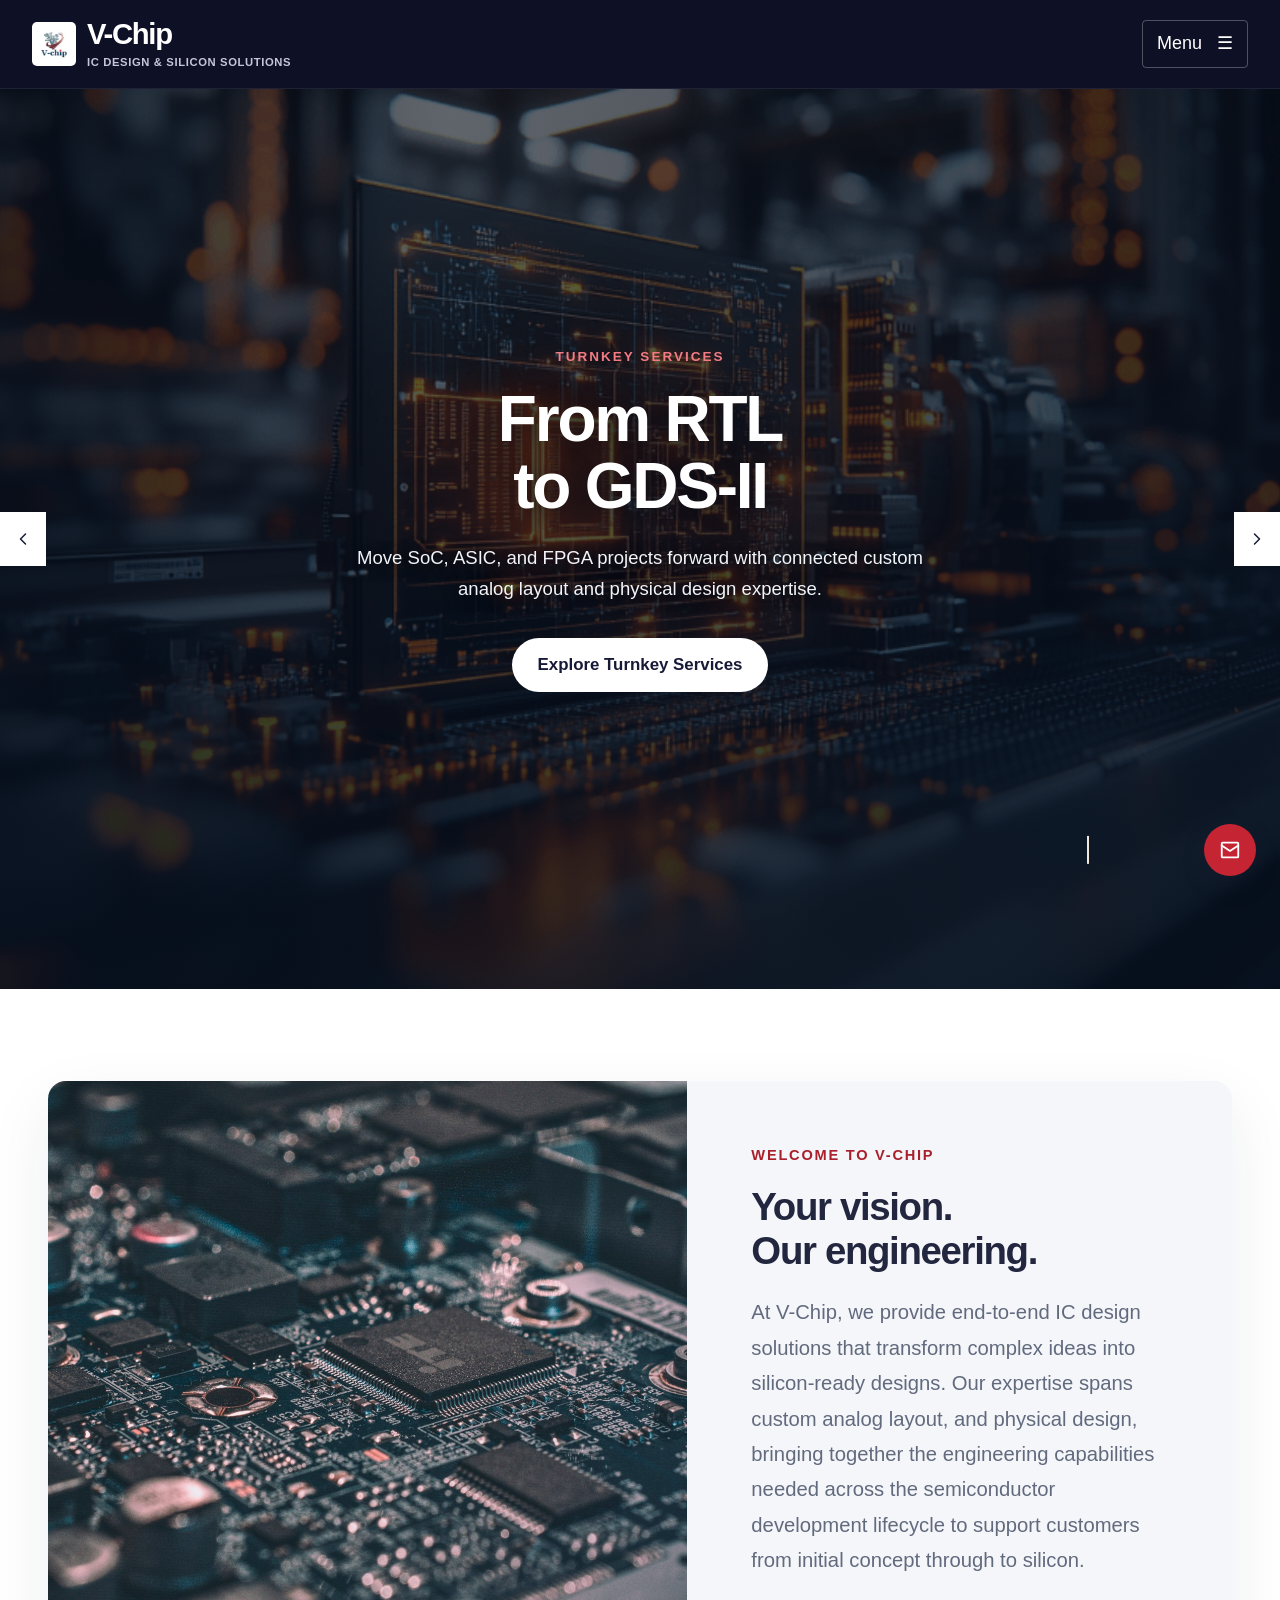
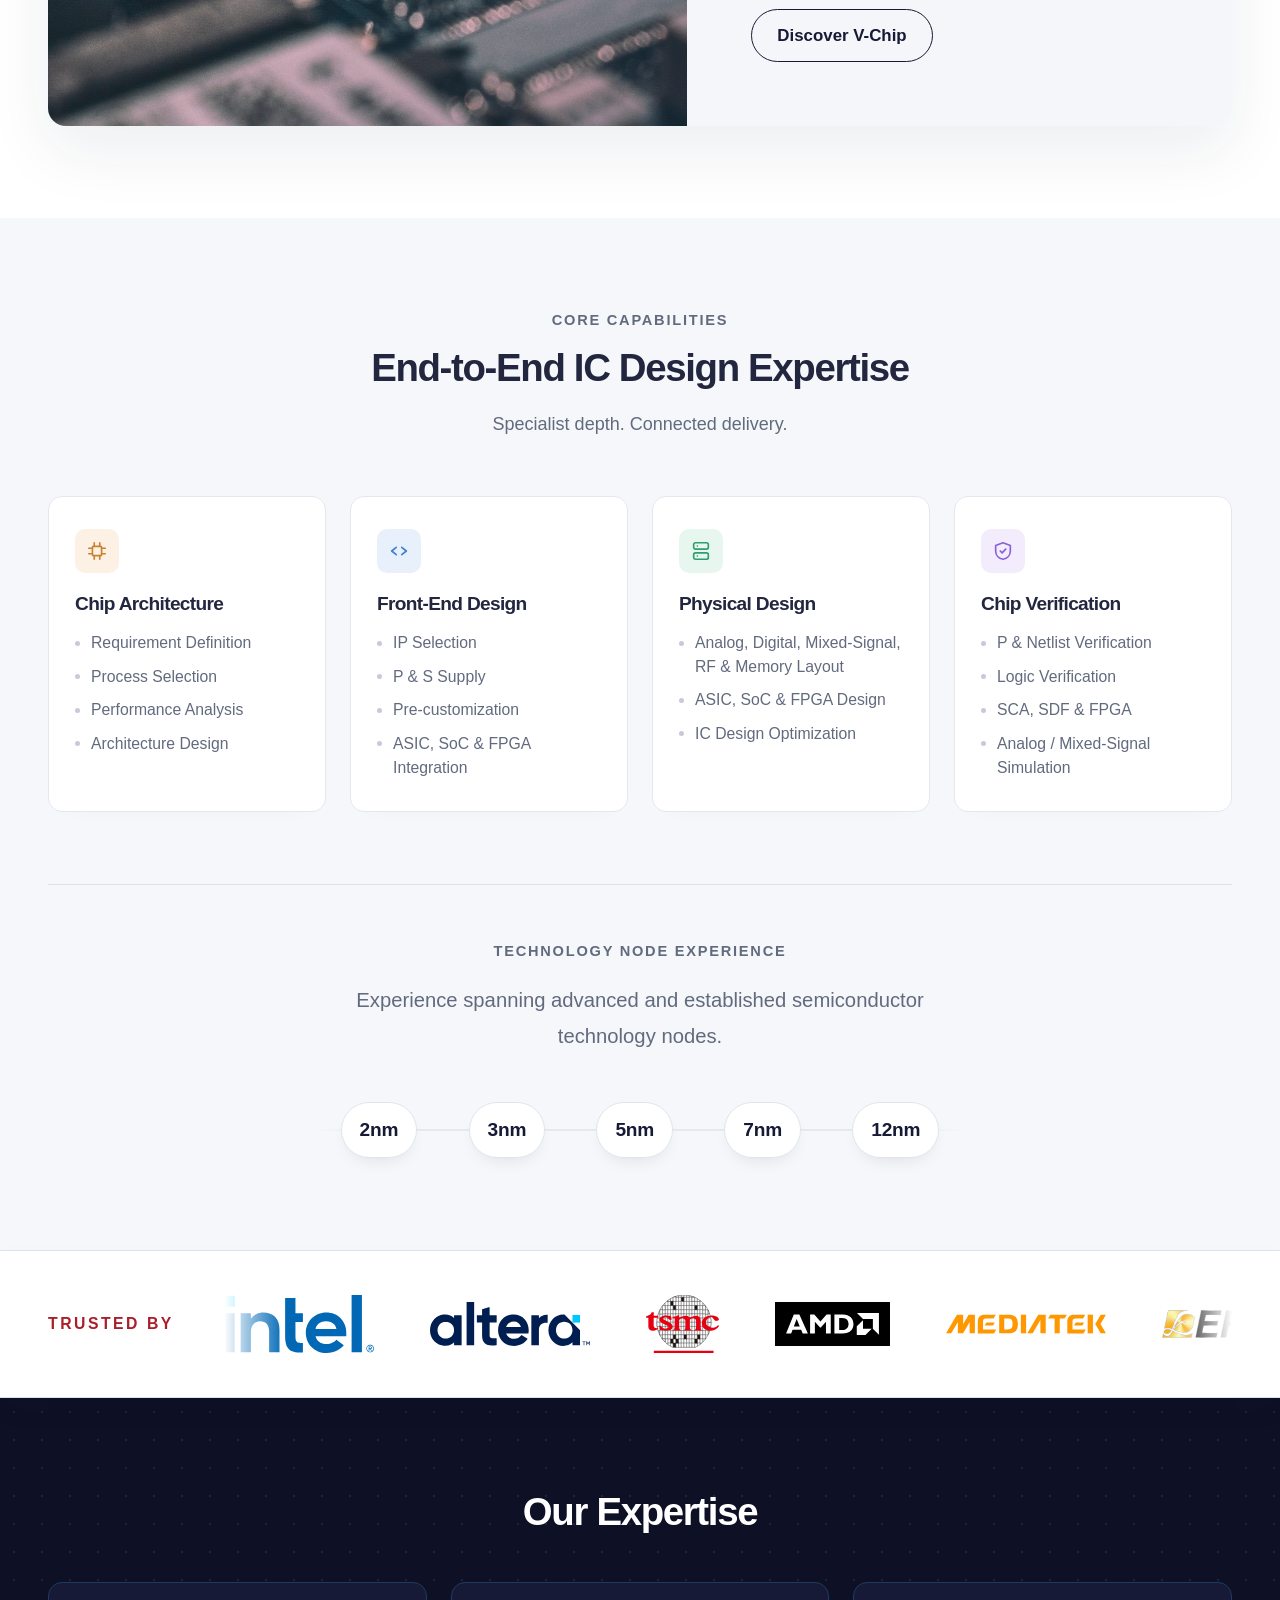
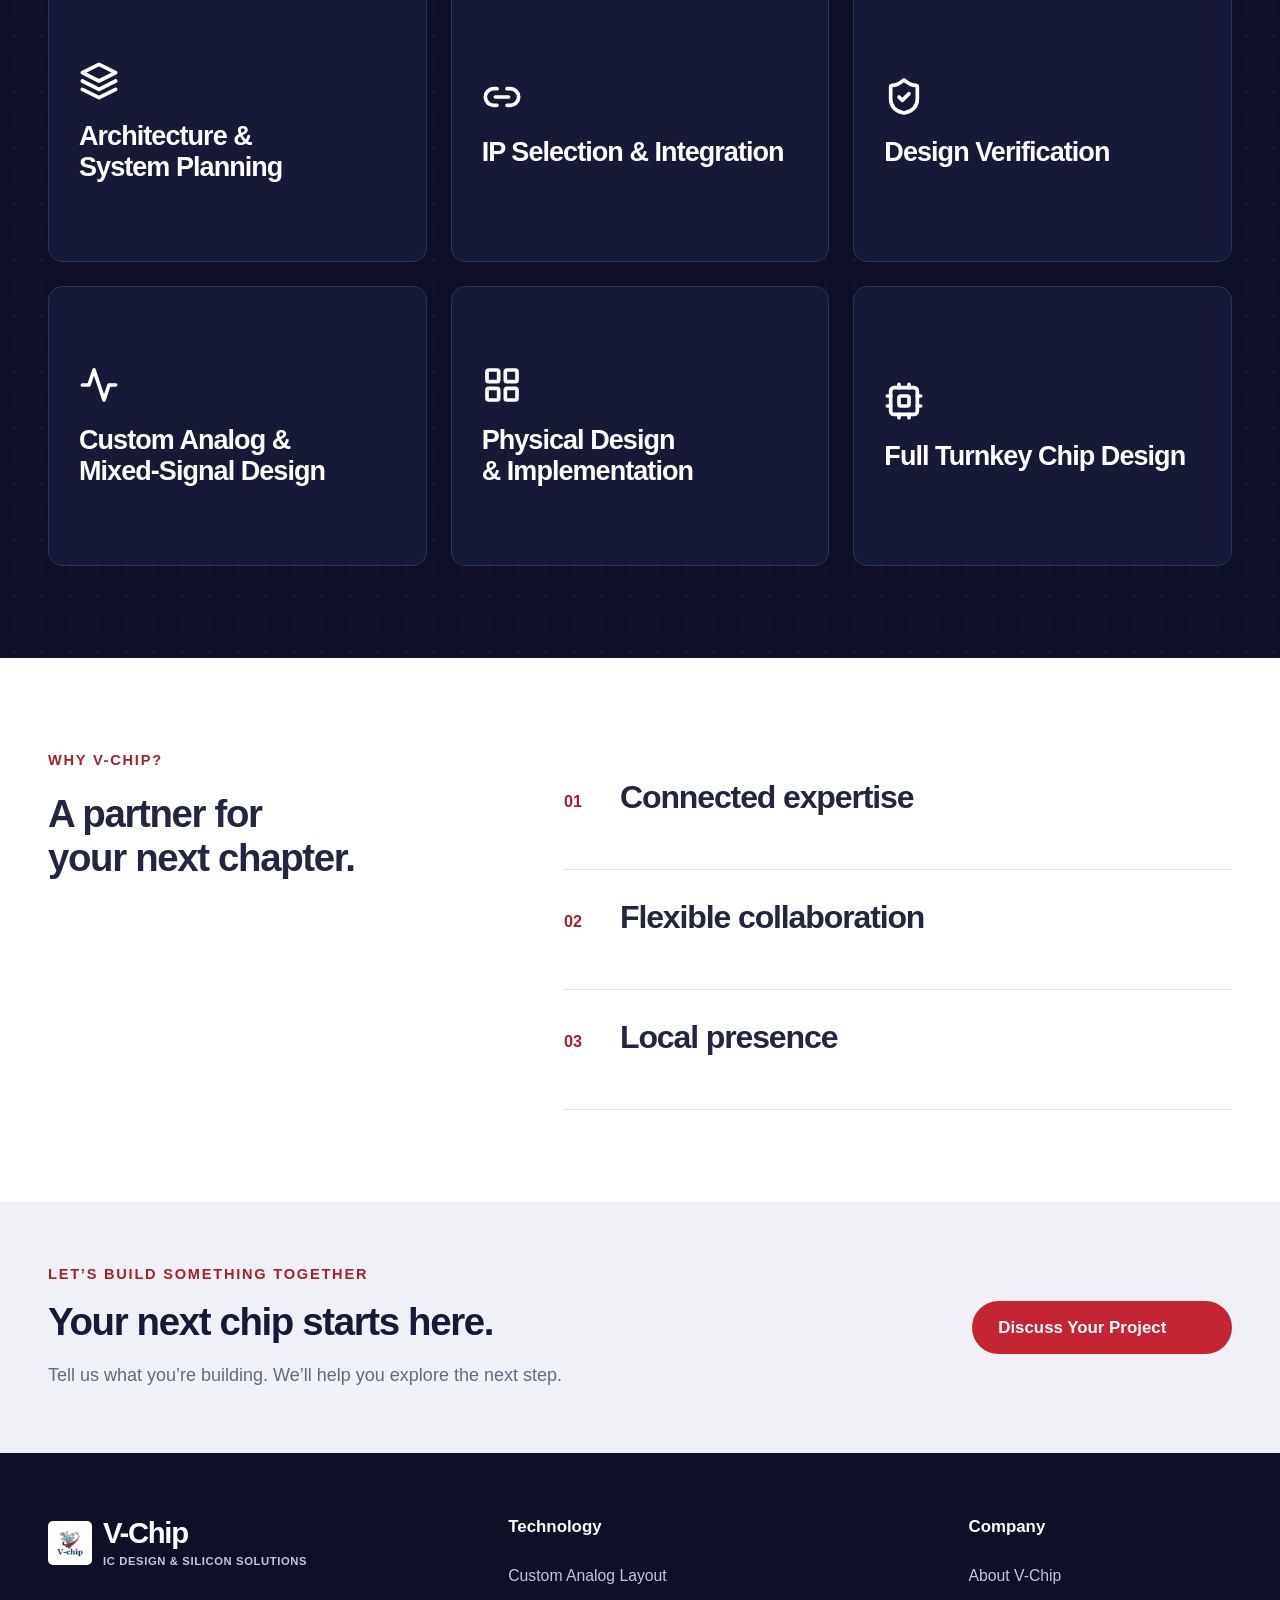
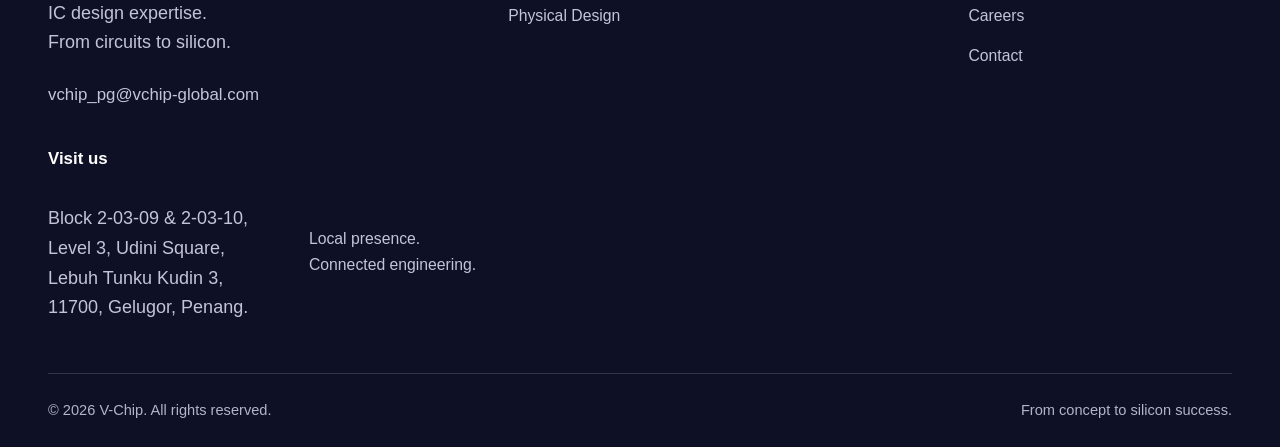
==== commit 97abe94b: "Merge branch 'main' of https://github.com/GY523/company-website" ====
--- a/index.html
+++ b/index.html
@@ -192,83 +192,94 @@
               <a class="button button-secondary" href="about.html">Discover V-Chip</a>
             </div>
           </div>
-          <section class="stats-panel" aria-labelledby="stats-title">
-            <div class="stats-cell stats-cell--fields">
-              <p class="capability-label">Core expertise &amp; module breakdown</p>
-              <div class="expertise-grid">
-                <div class="expertise-mini-card expertise-mini-card--architecture">
-                  <span class="expertise-mini-icon" aria-hidden="true">
-                    <svg viewBox="0 0 24 24">
-                      <rect x="7" y="7" width="10" height="10" rx="1"></rect>
-                      <path d="M9 3v4M15 3v4M9 17v4M15 17v4M3 9h4M3 15h4M17 9h4M17 15h4"></path>
-                    </svg>
-                  </span>
-                  <h3 class="expertise-mini-title">Chip Architecture</h3>
-                  <ul class="expertise-mini-list">
-                    <li>Requirement Definition</li>
-                    <li>Process Selection</li>
-                    <li>Performance Analysis</li>
-                    <li>Architecture Design</li>
-                  </ul>
-                </div>
-                <div class="expertise-mini-card expertise-mini-card--frontend">
-                  <span class="expertise-mini-icon" aria-hidden="true">
-                    <svg viewBox="0 0 24 24">
-                      <path d="m9 8-5 4 5 4"></path>
-                      <path d="m15 8 5 4-5 4"></path>
-                    </svg>
-                  </span>
-                  <h3 class="expertise-mini-title">Front-End Design</h3>
-                  <ul class="expertise-mini-list">
-                    <li>IP Selection</li>
-                    <li>P &amp; S Supply</li>
-                    <li>Pre-customization</li>
-                    <li>ASIC, SoC, FPGA Integration</li>
-                  </ul>
-                </div>
-                <div class="expertise-mini-card expertise-mini-card--physical">
-                  <span class="expertise-mini-icon" aria-hidden="true">
-                    <svg viewBox="0 0 24 24">
-                      <rect x="4" y="3" width="16" height="7" rx="2"></rect>
-                      <rect x="4" y="14" width="16" height="7" rx="2"></rect>
-                      <path d="M8 6.5h.01M8 17.5h.01"></path>
-                    </svg>
-                  </span>
-                  <h3 class="expertise-mini-title">Physical Design</h3>
-                  <ul class="expertise-mini-list">
-                    <li>Analog, Digital, Mixed-Signal, RF &amp; Memory Layout</li>
-                    <li>ASIC, SoC, FPGA Design</li>
-                    <li>IC Design Optimization</li>
-                  </ul>
-                </div>
-                <div class="expertise-mini-card expertise-mini-card--verification">
-                  <span class="expertise-mini-icon" aria-hidden="true">
-                    <svg viewBox="0 0 24 24">
-                      <path d="M12 3 4 6v6c0 4.6 3.2 8.3 8 9 4.8-.7 8-4.4 8-9V6l-8-3Z"></path>
-                      <path d="m9 12 2 2 4-4"></path>
-                    </svg>
-                  </span>
-                  <h3 class="expertise-mini-title">Chip Verification</h3>
-                  <ul class="expertise-mini-list">
-                    <li>P &amp; Netlist Verification</li>
-                    <li>Logic Verification</li>
-                    <li>SCA, SDF, FPGA</li>
-                    <li>Analog, Mixed-Signal Simulation</li>
-                  </ul>
-                </div>
-              </div>
-            </div>
-            <div class="stats-cell stats-cell--heading">
-              <p class="eyebrow">V-Chip at a glance</p>
-              <h2 id="stats-title">Specialist depth. Connected delivery.</h2>
-            </div>
-            <div class="stats-cell stats-cell--nodes">
-              <p class="capability-label">Process nodes</p>
-              <p class="node-sentence">
-                We work across 2nm, 3nm, 5nm, 7nm, and 12nm process nodes.
+        </div>
+      </section>
+
+      <section class="section expertise-overview">
+        <div class="container">
+          <div class="section-heading centered-heading">
+            <p class="eyebrow">Core Capabilities</p>
+            <h2>End-to-End IC Design Expertise</h2>
+            <p>Specialist depth. Connected delivery.</p>
+          </div>
+          <div class="expertise-overview-grid">
+            <div class="expertise-overview-card expertise-overview-card--architecture">
+              <span class="expertise-overview-icon" aria-hidden="true">
+                <svg viewBox="0 0 24 24">
+                  <rect x="7" y="7" width="10" height="10" rx="1"></rect>
+                  <path d="M9 3v4M15 3v4M9 17v4M15 17v4M3 9h4M3 15h4M17 9h4M17 15h4"></path>
+                </svg>
+              </span>
+              <h3>Chip Architecture</h3>
+              <ul>
+                <li>Requirement Definition</li>
+                <li>Process Selection</li>
+                <li>Performance Analysis</li>
+                <li>Architecture Design</li>
+              </ul>
+            </div>
+            <div class="expertise-overview-card expertise-overview-card--frontend">
+              <span class="expertise-overview-icon" aria-hidden="true">
+                <svg viewBox="0 0 24 24">
+                  <path d="m9 8-5 4 5 4"></path>
+                  <path d="m15 8 5 4-5 4"></path>
+                </svg>
+              </span>
+              <h3>Front-End Design</h3>
+              <ul>
+                <li>IP Selection</li>
+                <li>P &amp; S Supply</li>
+                <li>Pre-customization</li>
+                <li>ASIC, SoC &amp; FPGA Integration</li>
+              </ul>
+            </div>
+            <div class="expertise-overview-card expertise-overview-card--physical">
+              <span class="expertise-overview-icon" aria-hidden="true">
+                <svg viewBox="0 0 24 24">
+                  <rect x="4" y="3" width="16" height="7" rx="2"></rect>
+                  <rect x="4" y="14" width="16" height="7" rx="2"></rect>
+                  <path d="M8 6.5h.01M8 17.5h.01"></path>
+                </svg>
+              </span>
+              <h3>Physical Design</h3>
+              <ul>
+                <li>Analog, Digital, Mixed-Signal, RF &amp; Memory Layout</li>
+                <li>ASIC, SoC &amp; FPGA Design</li>
+                <li>IC Design Optimization</li>
+              </ul>
+            </div>
+            <div class="expertise-overview-card expertise-overview-card--verification">
+              <span class="expertise-overview-icon" aria-hidden="true">
+                <svg viewBox="0 0 24 24">
+                  <path d="M12 3 4 6v6c0 4.6 3.2 8.3 8 9 4.8-.7 8-4.4 8-9V6l-8-3Z"></path>
+                  <path d="m9 12 2 2 4-4"></path>
+                </svg>
+              </span>
+              <h3>Chip Verification</h3>
+              <ul>
+                <li>P &amp; Netlist Verification</li>
+                <li>Logic Verification</li>
+                <li>SCA, SDF &amp; FPGA</li>
+                <li>Analog / Mixed-Signal Simulation</li>
+              </ul>
+            </div>
+          </div>
+          <div class="node-experience">
+            <div class="node-experience-heading">
+              <p class="eyebrow">Technology Node Experience</p>
+              <p class="section-copy">
+                Experience spanning advanced and established semiconductor
+                technology nodes.
               </p>
             </div>
-          </section>
+            <ol class="node-track">
+              <li><span class="node-pill">2nm</span></li>
+              <li><span class="node-pill">3nm</span></li>
+              <li><span class="node-pill">5nm</span></li>
+              <li><span class="node-pill">7nm</span></li>
+              <li><span class="node-pill">12nm</span></li>
+            </ol>
+          </div>
         </div>
       </section>
 
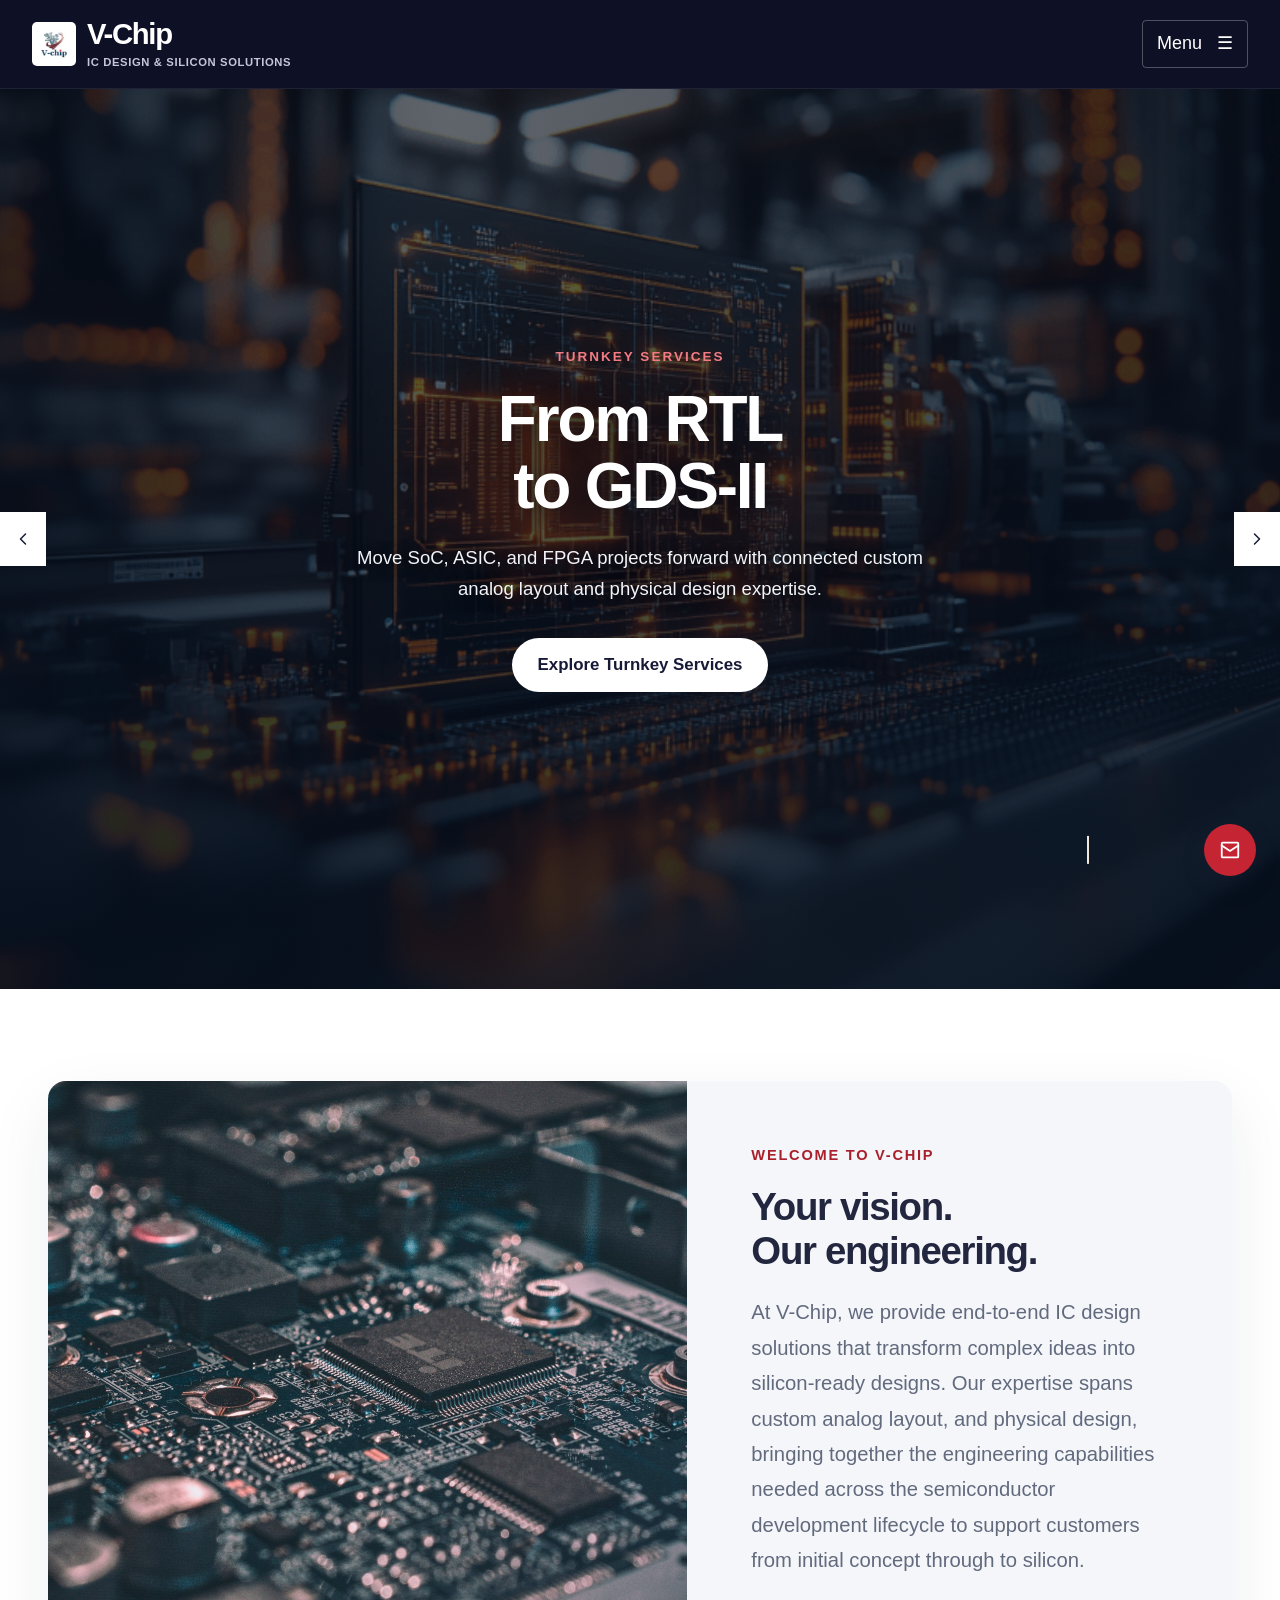
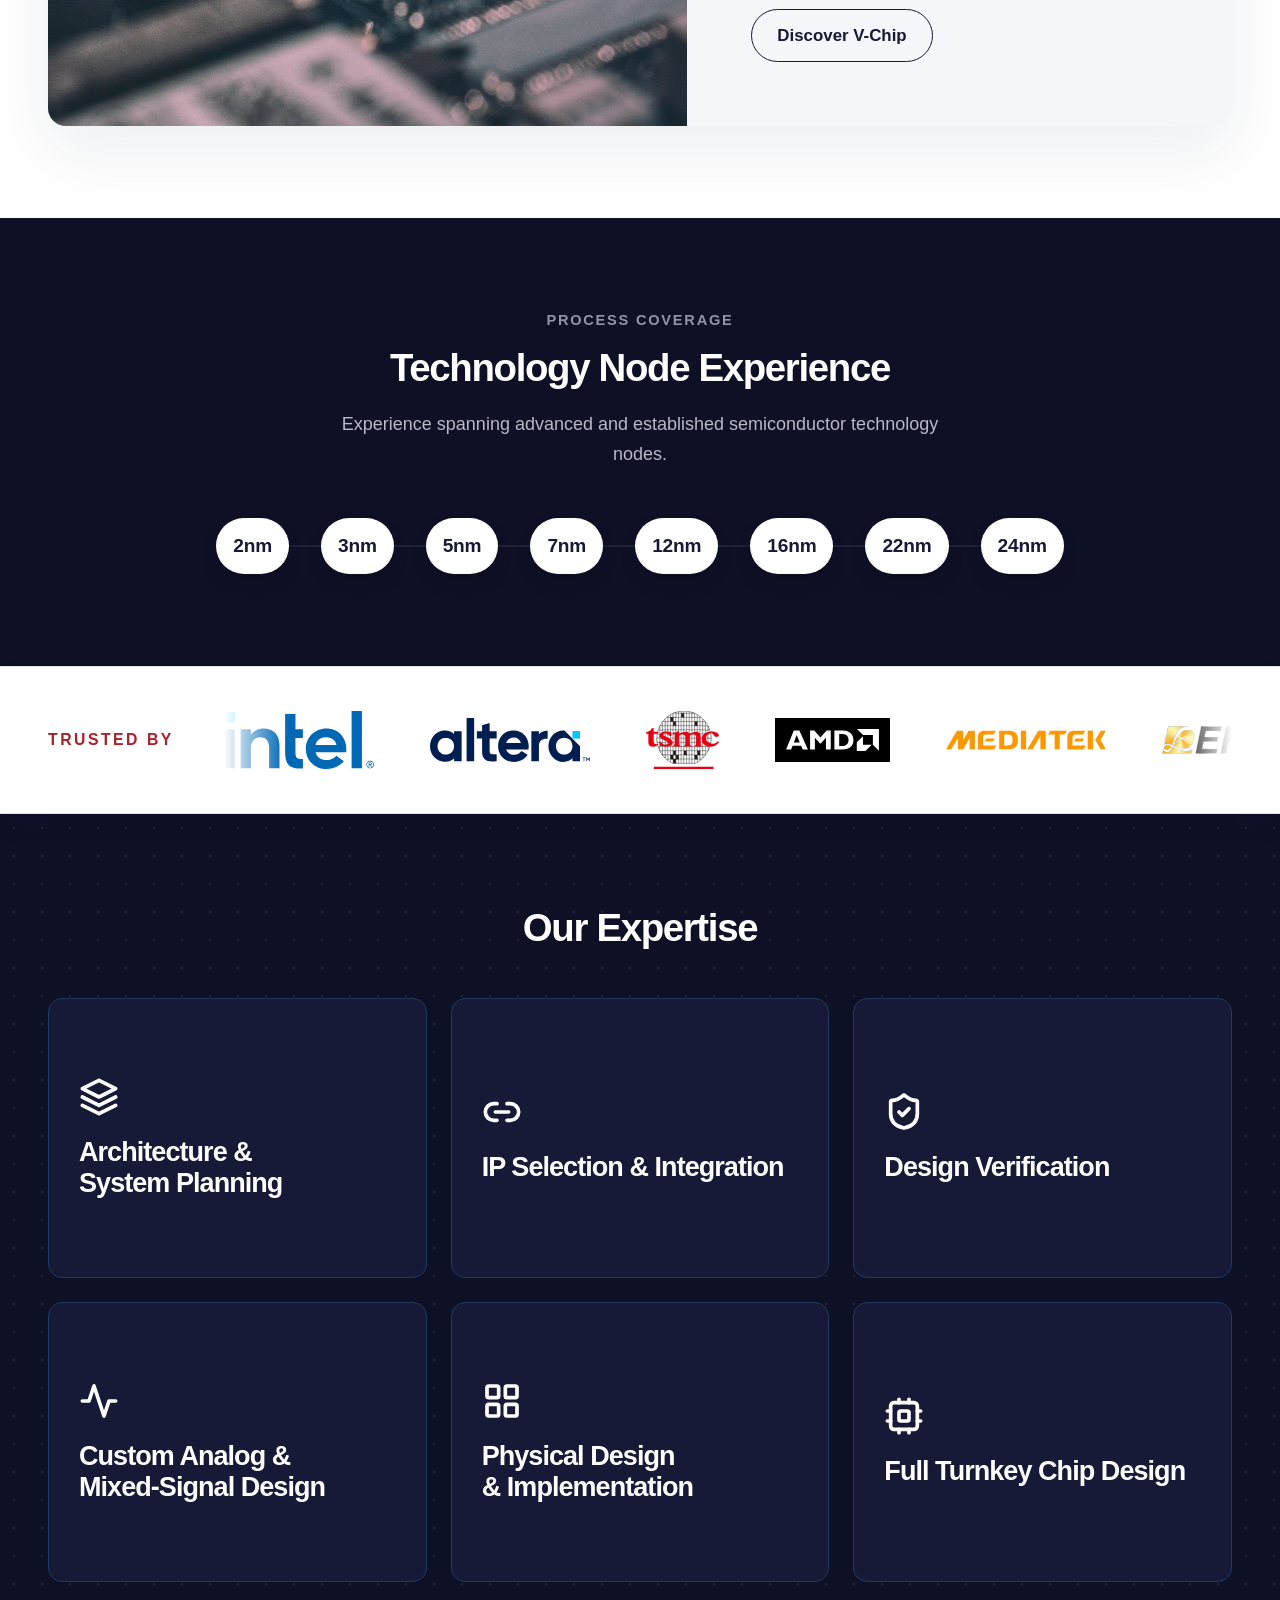
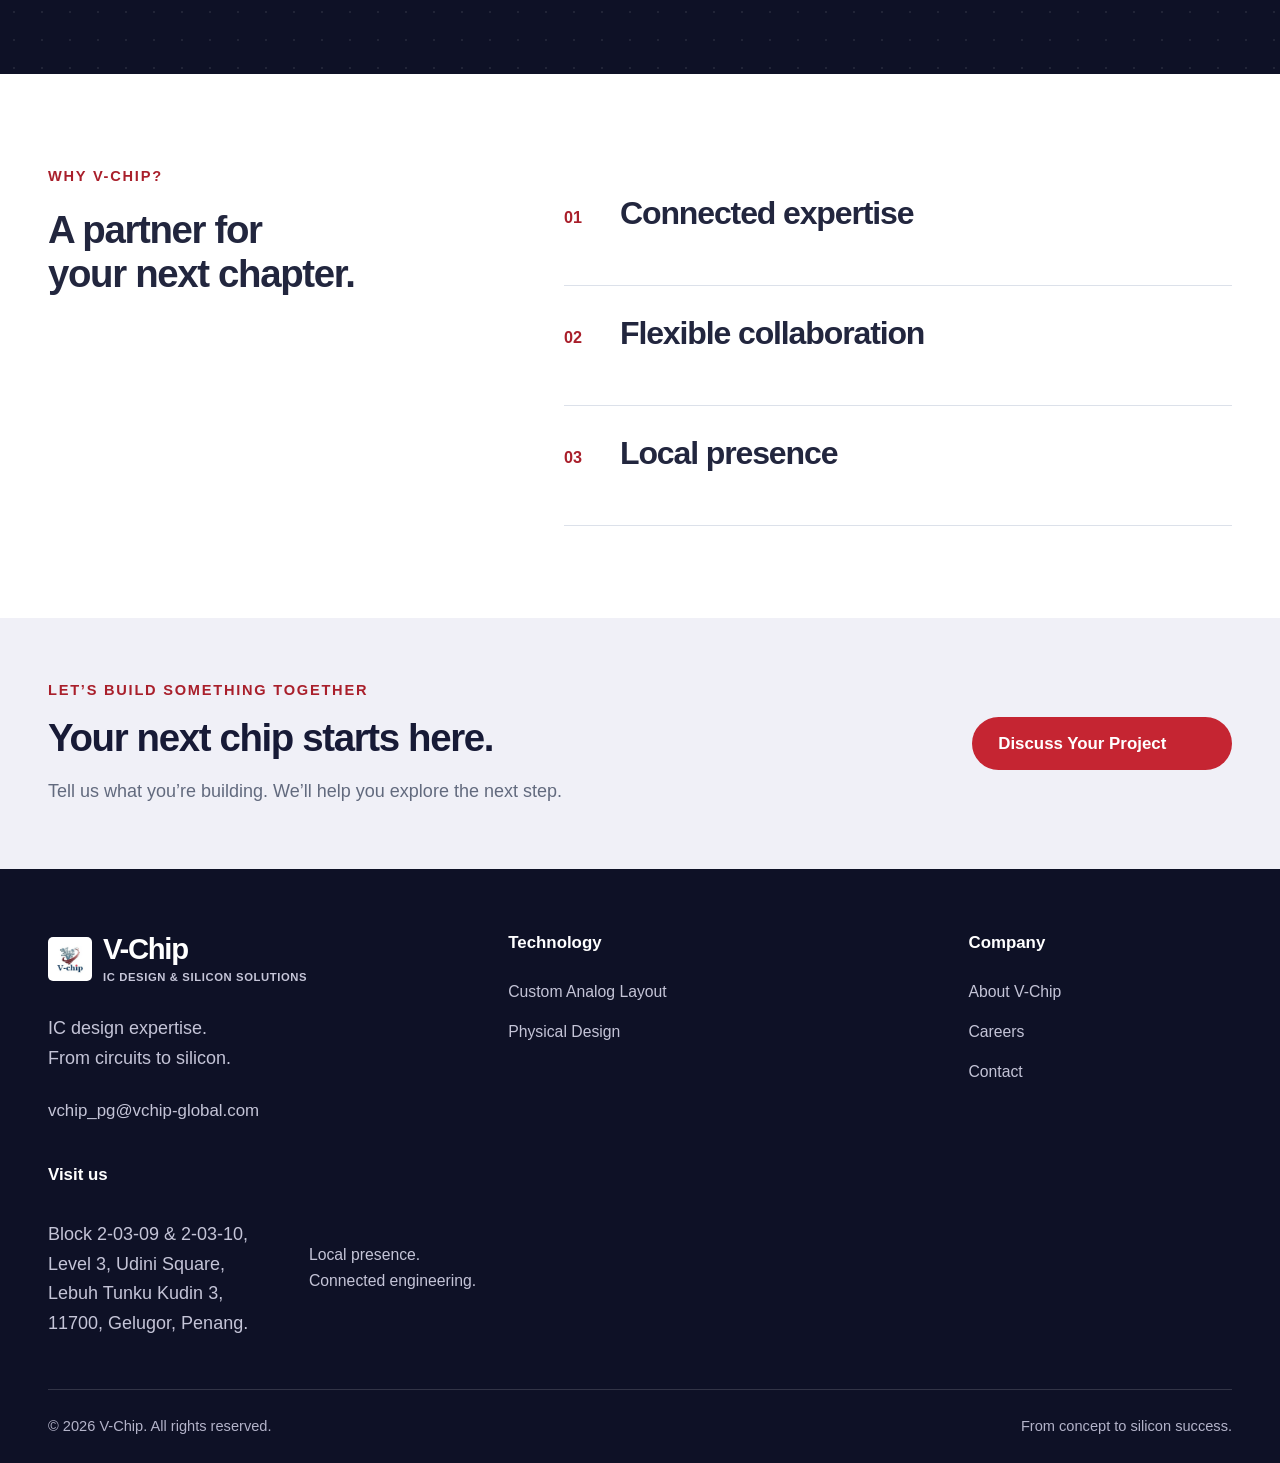
==== commit 651d3dcf: "Drop the 4-card expertise grid, expand Technology Node Experience Remove the "Core Capabilities / En" ====
--- a/index.html
+++ b/index.html
@@ -197,77 +197,11 @@
 
       <section class="section expertise-overview">
         <div class="container">
-          <div class="section-heading centered-heading">
-            <p class="eyebrow">Core Capabilities</p>
-            <h2>End-to-End IC Design Expertise</h2>
-            <p>Specialist depth. Connected delivery.</p>
-          </div>
-          <div class="expertise-overview-grid">
-            <div class="expertise-overview-card expertise-overview-card--architecture">
-              <span class="expertise-overview-icon" aria-hidden="true">
-                <svg viewBox="0 0 24 24">
-                  <rect x="7" y="7" width="10" height="10" rx="1"></rect>
-                  <path d="M9 3v4M15 3v4M9 17v4M15 17v4M3 9h4M3 15h4M17 9h4M17 15h4"></path>
-                </svg>
-              </span>
-              <h3>Chip Architecture</h3>
-              <ul>
-                <li>Requirement Definition</li>
-                <li>Process Selection</li>
-                <li>Performance Analysis</li>
-                <li>Architecture Design</li>
-              </ul>
-            </div>
-            <div class="expertise-overview-card expertise-overview-card--frontend">
-              <span class="expertise-overview-icon" aria-hidden="true">
-                <svg viewBox="0 0 24 24">
-                  <path d="m9 8-5 4 5 4"></path>
-                  <path d="m15 8 5 4-5 4"></path>
-                </svg>
-              </span>
-              <h3>Front-End Design</h3>
-              <ul>
-                <li>IP Selection</li>
-                <li>P &amp; S Supply</li>
-                <li>Pre-customization</li>
-                <li>ASIC, SoC &amp; FPGA Integration</li>
-              </ul>
-            </div>
-            <div class="expertise-overview-card expertise-overview-card--physical">
-              <span class="expertise-overview-icon" aria-hidden="true">
-                <svg viewBox="0 0 24 24">
-                  <rect x="4" y="3" width="16" height="7" rx="2"></rect>
-                  <rect x="4" y="14" width="16" height="7" rx="2"></rect>
-                  <path d="M8 6.5h.01M8 17.5h.01"></path>
-                </svg>
-              </span>
-              <h3>Physical Design</h3>
-              <ul>
-                <li>Analog, Digital, Mixed-Signal, RF &amp; Memory Layout</li>
-                <li>ASIC, SoC &amp; FPGA Design</li>
-                <li>IC Design Optimization</li>
-              </ul>
-            </div>
-            <div class="expertise-overview-card expertise-overview-card--verification">
-              <span class="expertise-overview-icon" aria-hidden="true">
-                <svg viewBox="0 0 24 24">
-                  <path d="M12 3 4 6v6c0 4.6 3.2 8.3 8 9 4.8-.7 8-4.4 8-9V6l-8-3Z"></path>
-                  <path d="m9 12 2 2 4-4"></path>
-                </svg>
-              </span>
-              <h3>Chip Verification</h3>
-              <ul>
-                <li>P &amp; Netlist Verification</li>
-                <li>Logic Verification</li>
-                <li>SCA, SDF &amp; FPGA</li>
-                <li>Analog / Mixed-Signal Simulation</li>
-              </ul>
-            </div>
-          </div>
           <div class="node-experience">
-            <div class="node-experience-heading">
-              <p class="eyebrow">Technology Node Experience</p>
-              <p class="section-copy">
+            <div class="section-heading centered-heading">
+              <p class="eyebrow">Process Coverage</p>
+              <h2>Technology Node Experience</h2>
+              <p>
                 Experience spanning advanced and established semiconductor
                 technology nodes.
               </p>
@@ -278,6 +212,9 @@
               <li><span class="node-pill">5nm</span></li>
               <li><span class="node-pill">7nm</span></li>
               <li><span class="node-pill">12nm</span></li>
+              <li><span class="node-pill">16nm</span></li>
+              <li><span class="node-pill">22nm</span></li>
+              <li><span class="node-pill">24nm</span></li>
             </ol>
           </div>
         </div>
--- a/styles.css
+++ b/styles.css
@@ -2004,128 +2004,25 @@
   }
 }
 .expertise-overview {
-  background: var(--surface);
-}
-.expertise-overview-grid {
-  display: grid;
-  grid-template-columns: repeat(4, minmax(0, 1fr));
-  gap: 24px;
-  margin-top: 56px;
-}
-.expertise-overview-card {
-  padding: 32px 26px;
-  border: 1px solid #e6e6ef;
-  border-radius: 14px;
-  background: #fff;
-  box-shadow: 0 10px 26px -22px #17203614;
-  --reveal-delay: 0ms;
-  transition:
-    border-color var(--motion-fast),
-    box-shadow var(--motion-smooth),
-    transform var(--motion-smooth);
-}
-.expertise-overview-card:hover {
-  border-color: #c7d3e6;
-  box-shadow: 0 16px 34px -20px #17203622;
-  transform: translateY(-4px);
-}
-.expertise-overview-card:nth-child(2) {
-  --reveal-delay: 100ms;
-}
-.expertise-overview-card:nth-child(3) {
-  --reveal-delay: 200ms;
-}
-.expertise-overview-card:nth-child(4) {
-  --reveal-delay: 300ms;
-}
-.expertise-overview-icon {
-  display: inline-flex;
-  align-items: center;
+  background: var(--navy-dark);
+}
+.node-experience .centered-heading .eyebrow {
   justify-content: center;
-  width: 44px;
-  height: 44px;
-  margin-bottom: 20px;
-  border-radius: 10px;
-}
-.expertise-overview-icon svg {
-  width: 22px;
-  height: 22px;
-  fill: none;
-  stroke: currentColor;
-  stroke-width: 1.8;
-  stroke-linecap: round;
-  stroke-linejoin: round;
-}
-.expertise-overview-card--architecture .expertise-overview-icon {
-  background: #fdf1e6;
-  color: #c9822f;
-}
-.expertise-overview-card--frontend .expertise-overview-icon {
-  background: #e8f0fc;
-  color: #3f7fd1;
-}
-.expertise-overview-card--physical .expertise-overview-icon {
-  background: #e7f7ef;
-  color: #2f9e6f;
-}
-.expertise-overview-card--verification .expertise-overview-icon {
-  background: #f2ecfc;
-  color: #8b5fd6;
-}
-.expertise-overview-card h3 {
-  margin-bottom: 16px;
-  color: var(--text);
-  font-size: 1.0625rem;
-  font-weight: 700;
-  max-width: none;
-}
-.expertise-overview-card ul {
-  display: flex;
-  flex-direction: column;
-  gap: 10px;
-  margin: 0;
-  padding: 0;
-  list-style: none;
-}
-.expertise-overview-card li {
-  position: relative;
-  padding-left: 16px;
-  color: var(--muted);
-  font-size: 0.875rem;
-  line-height: 1.5;
-}
-.expertise-overview-card li::before {
-  content: "";
-  position: absolute;
-  left: 0;
-  top: 0.6em;
-  width: 5px;
-  height: 5px;
-  border-radius: 50%;
-  background: #c7cbd8;
-}
-.node-experience {
-  margin-top: 72px;
-  padding-top: 56px;
-  border-top: 1px solid var(--line);
-}
-.node-experience-heading {
-  text-align: center;
-}
-.node-experience-heading .eyebrow {
-  justify-content: center;
-  color: var(--muted);
-}
-.node-experience-heading .section-copy {
-  margin: 12px auto 0;
+  color: #9094a8;
+}
+.node-experience .centered-heading h2 {
+  color: #fff;
+}
+.node-experience .centered-heading > p:last-child {
+  color: #b7b9c7;
 }
 .node-track {
   position: relative;
   display: flex;
   align-items: center;
   justify-content: center;
-  gap: clamp(16px, 4vw, 56px);
-  max-width: 720px;
+  gap: clamp(12px, 2.5vw, 32px);
+  max-width: 960px;
   margin: 48px auto 0;
   padding: 0;
   list-style: none;
@@ -2140,8 +2037,8 @@
   background: linear-gradient(
     90deg,
     transparent,
-    #d5dae6 12%,
-    #d5dae6 88%,
+    #ffffff26 12%,
+    #ffffff26 88%,
     transparent
   );
   transform: translateY(-50%);
@@ -2155,13 +2052,13 @@
   display: inline-flex;
   align-items: center;
   justify-content: center;
-  min-width: 76px;
+  min-width: 72px;
   height: 56px;
-  padding: 0 18px;
-  border: 1px solid #dfe3ee;
+  padding: 0 16px;
+  border: 1px solid #ffffff1a;
   border-radius: 999px;
   background: #fff;
-  box-shadow: 0 8px 20px -12px #17203630;
+  box-shadow: 0 10px 24px -10px #00000055;
   color: var(--navy);
   font-size: 1.0625rem;
   font-weight: 800;
@@ -2760,11 +2657,12 @@
   .welcome-copy .button {
     margin-top: 4px;
   }
-  .expertise-overview-grid {
-    grid-template-columns: repeat(2, minmax(0, 1fr));
-  }
   .node-track {
-    gap: clamp(12px, 3vw, 32px);
+    flex-wrap: wrap;
+    row-gap: 18px;
+  }
+  .node-track::before {
+    display: none;
   }
   .welcome-grid .hero-diagram {
     max-width: 560px;
@@ -2828,16 +2726,6 @@
   .ecosystem-grid {
     grid-template-columns: minmax(0, 1fr);
   }
-  .expertise-overview-grid {
-    grid-template-columns: minmax(0, 1fr);
-  }
-  .node-track {
-    flex-wrap: wrap;
-    row-gap: 16px;
-  }
-  .node-track::before {
-    display: none;
-  }
   .header-inner {
     min-height: 74px;
   }
@@ -2868,9 +2756,6 @@
   }
   .applications-panel {
     padding: 30px;
-  }
-  .expertise-overview-card {
-    padding: 24px 22px;
   }
   .applications-panel h3 {
     font-size: 2rem;
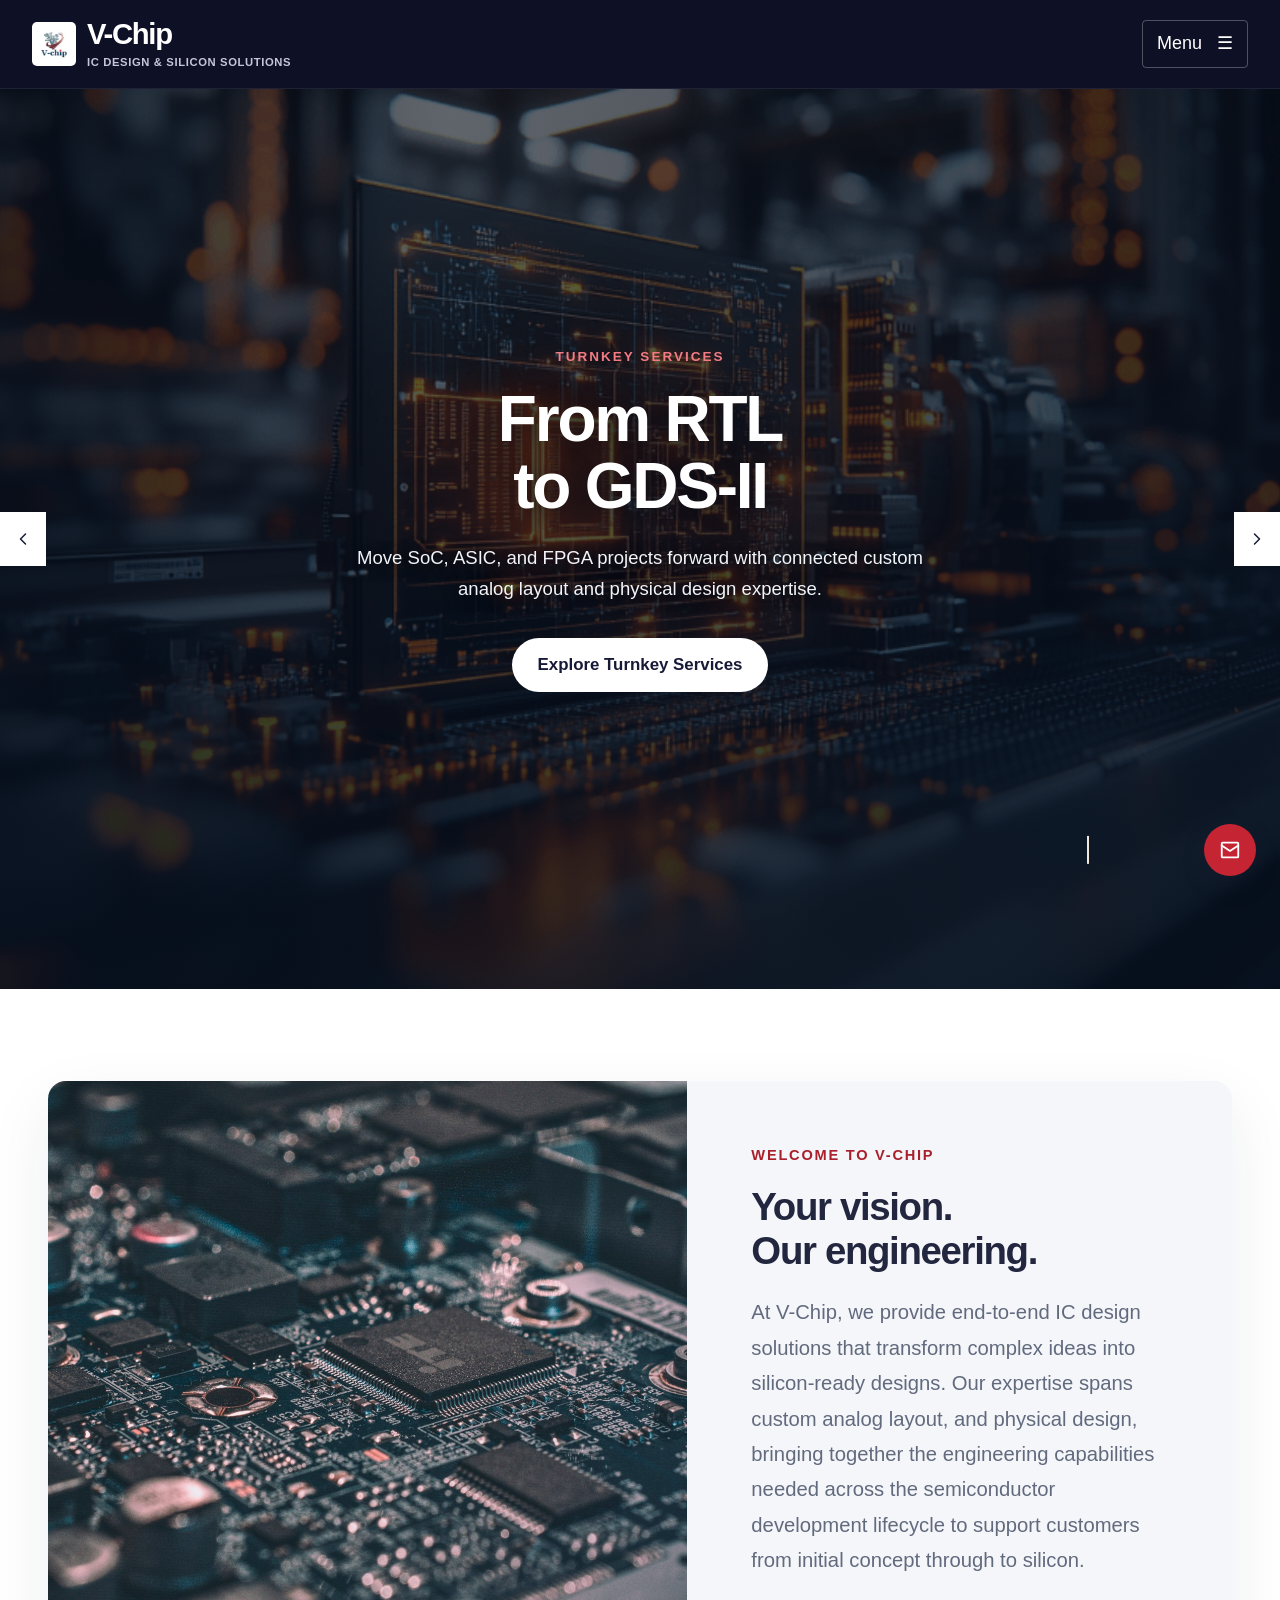
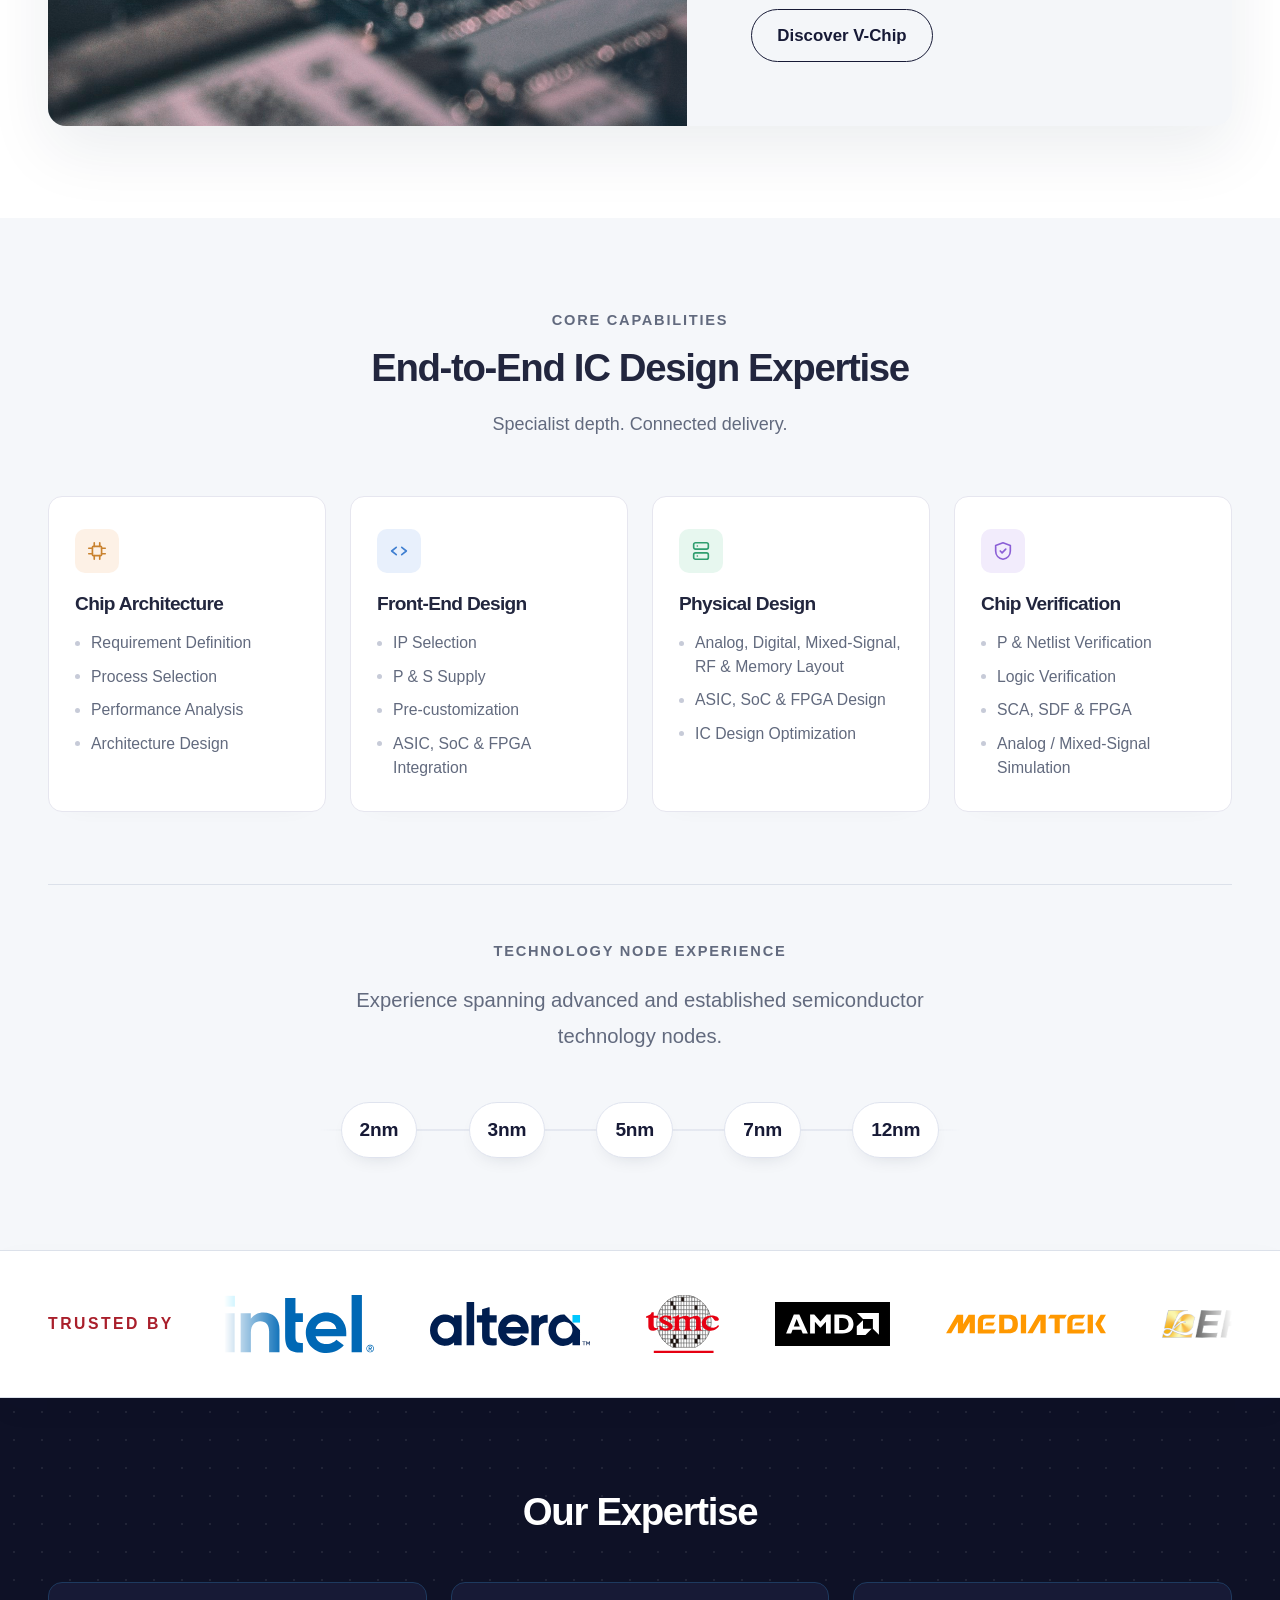
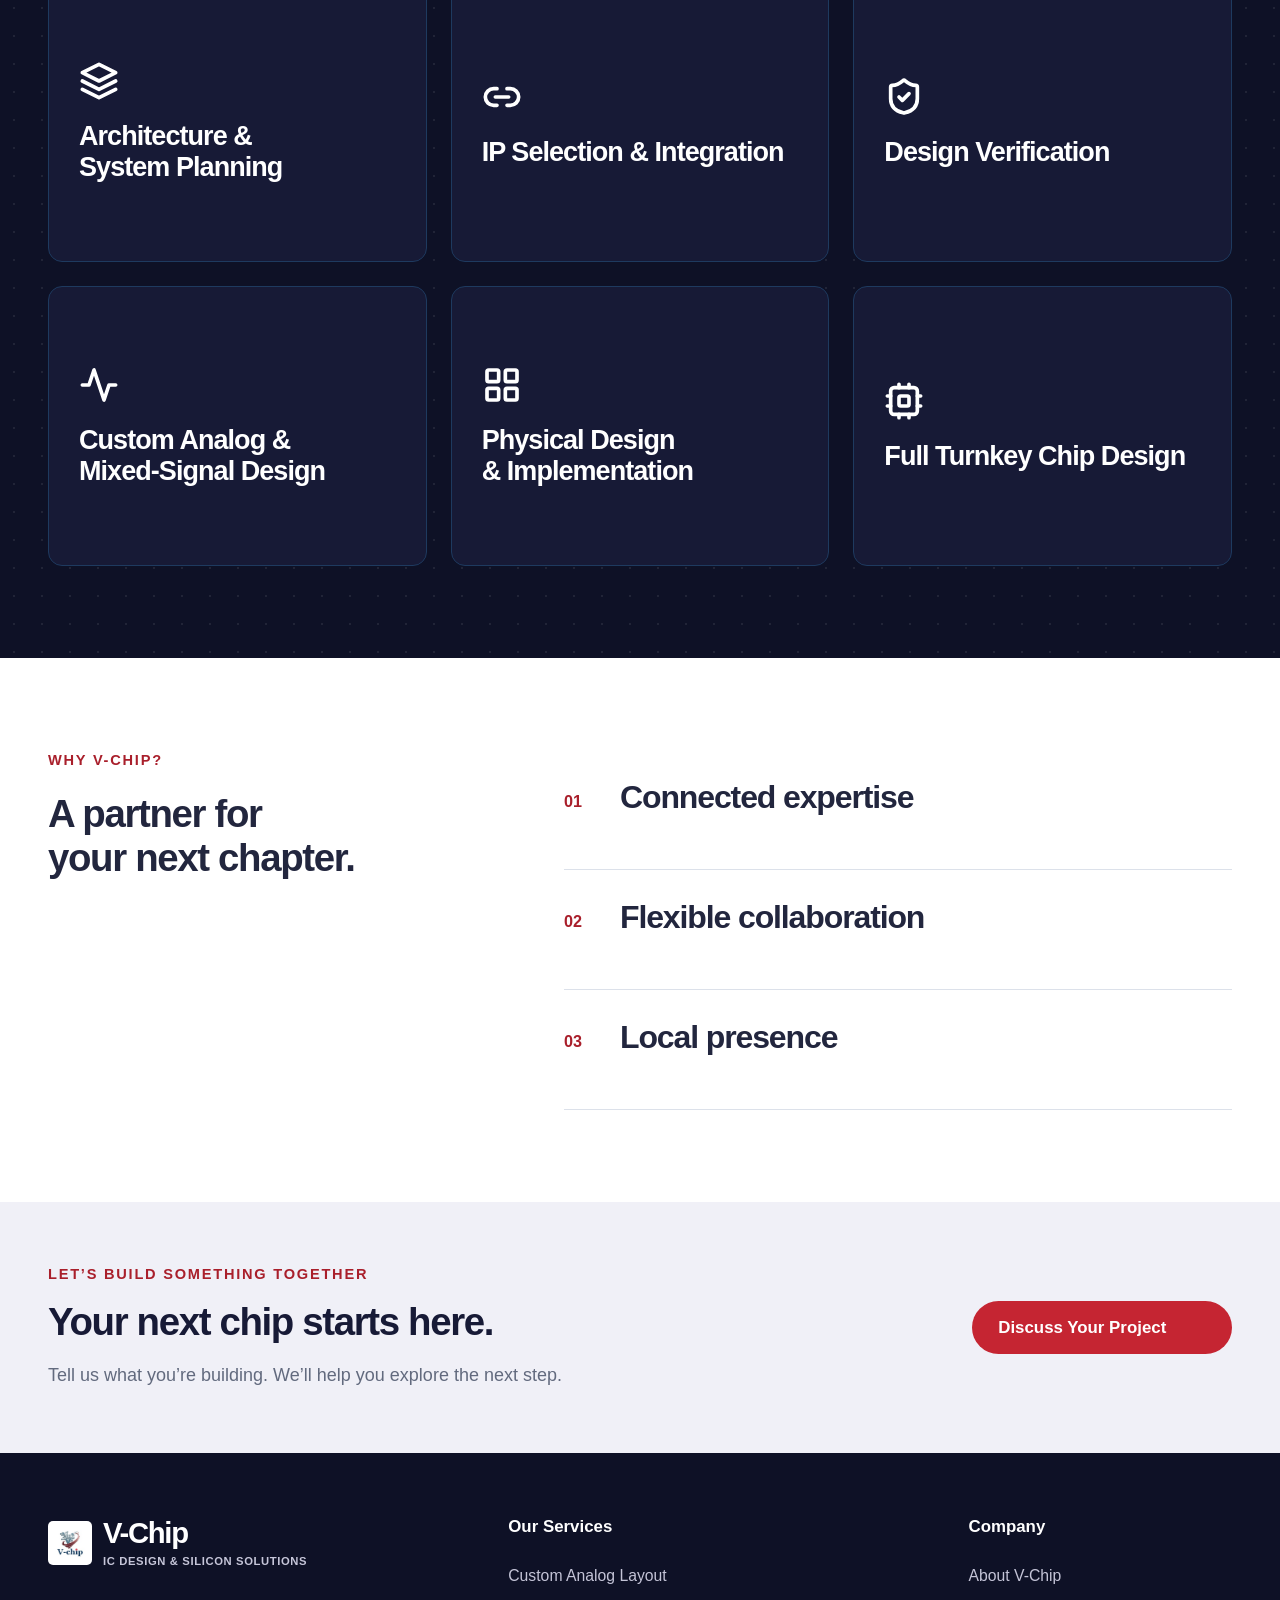
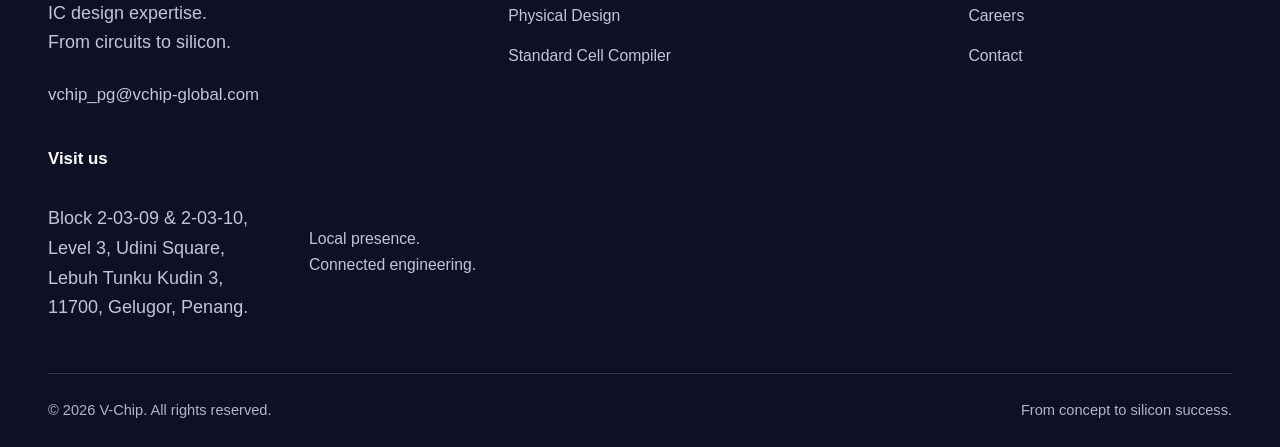
==== commit 4bdde9cf: "Footers updated, format newly added services page file with prettier" ====
--- a/index.html
+++ b/index.html
@@ -197,11 +197,77 @@
 
       <section class="section expertise-overview">
         <div class="container">
+          <div class="section-heading centered-heading">
+            <p class="eyebrow">Core Capabilities</p>
+            <h2>End-to-End IC Design Expertise</h2>
+            <p>Specialist depth. Connected delivery.</p>
+          </div>
+          <div class="expertise-overview-grid">
+            <div class="expertise-overview-card expertise-overview-card--architecture">
+              <span class="expertise-overview-icon" aria-hidden="true">
+                <svg viewBox="0 0 24 24">
+                  <rect x="7" y="7" width="10" height="10" rx="1"></rect>
+                  <path d="M9 3v4M15 3v4M9 17v4M15 17v4M3 9h4M3 15h4M17 9h4M17 15h4"></path>
+                </svg>
+              </span>
+              <h3>Chip Architecture</h3>
+              <ul>
+                <li>Requirement Definition</li>
+                <li>Process Selection</li>
+                <li>Performance Analysis</li>
+                <li>Architecture Design</li>
+              </ul>
+            </div>
+            <div class="expertise-overview-card expertise-overview-card--frontend">
+              <span class="expertise-overview-icon" aria-hidden="true">
+                <svg viewBox="0 0 24 24">
+                  <path d="m9 8-5 4 5 4"></path>
+                  <path d="m15 8 5 4-5 4"></path>
+                </svg>
+              </span>
+              <h3>Front-End Design</h3>
+              <ul>
+                <li>IP Selection</li>
+                <li>P &amp; S Supply</li>
+                <li>Pre-customization</li>
+                <li>ASIC, SoC &amp; FPGA Integration</li>
+              </ul>
+            </div>
+            <div class="expertise-overview-card expertise-overview-card--physical">
+              <span class="expertise-overview-icon" aria-hidden="true">
+                <svg viewBox="0 0 24 24">
+                  <rect x="4" y="3" width="16" height="7" rx="2"></rect>
+                  <rect x="4" y="14" width="16" height="7" rx="2"></rect>
+                  <path d="M8 6.5h.01M8 17.5h.01"></path>
+                </svg>
+              </span>
+              <h3>Physical Design</h3>
+              <ul>
+                <li>Analog, Digital, Mixed-Signal, RF &amp; Memory Layout</li>
+                <li>ASIC, SoC &amp; FPGA Design</li>
+                <li>IC Design Optimization</li>
+              </ul>
+            </div>
+            <div class="expertise-overview-card expertise-overview-card--verification">
+              <span class="expertise-overview-icon" aria-hidden="true">
+                <svg viewBox="0 0 24 24">
+                  <path d="M12 3 4 6v6c0 4.6 3.2 8.3 8 9 4.8-.7 8-4.4 8-9V6l-8-3Z"></path>
+                  <path d="m9 12 2 2 4-4"></path>
+                </svg>
+              </span>
+              <h3>Chip Verification</h3>
+              <ul>
+                <li>P &amp; Netlist Verification</li>
+                <li>Logic Verification</li>
+                <li>SCA, SDF &amp; FPGA</li>
+                <li>Analog / Mixed-Signal Simulation</li>
+              </ul>
+            </div>
+          </div>
           <div class="node-experience">
-            <div class="section-heading centered-heading">
-              <p class="eyebrow">Process Coverage</p>
-              <h2>Technology Node Experience</h2>
-              <p>
+            <div class="node-experience-heading">
+              <p class="eyebrow">Technology Node Experience</p>
+              <p class="section-copy">
                 Experience spanning advanced and established semiconductor
                 technology nodes.
               </p>
@@ -212,9 +278,6 @@
               <li><span class="node-pill">5nm</span></li>
               <li><span class="node-pill">7nm</span></li>
               <li><span class="node-pill">12nm</span></li>
-              <li><span class="node-pill">16nm</span></li>
-              <li><span class="node-pill">22nm</span></li>
-              <li><span class="node-pill">24nm</span></li>
             </ol>
           </div>
         </div>
@@ -447,25 +510,11 @@
             >
           </div>
           <div>
-            <h2>Technology</h2>
+            <h2>Our Services</h2>
             <ul>
-              <li>
-                <a href="architecture-planning.html">Architecture Planning</a>
-              </li>
-              <li>
-                <a href="ip-selection.html">IP Selection &amp; Integration</a>
-              </li>
-              <li>
-                <a href="design-verification.html">Design Verification</a>
-              </li>
-              <li><a href="analog-design.html">Custom Analog Layout</a></li>
-              <li><a href="physical-design.html">Physical Design</a></li>
-              <li>
-                <a href="ip-product-development.html"
-                  >IP &amp; Product Development</a
-                >
-              </li>
-              <li><a href="chip-design.html">Chip Design Services</a></li>
+              <li><a href="our-services.html#custom-analog-layout">Custom Analog Layout</a></li>
+              <li><a href="our-services.html#physical-design">Physical Design</a></li>
+              <li><a href="our-services.html#standard-cell-compiler">Standard Cell Compiler</a></li>
             </ul>
           </div>
           <div>
--- a/styles.css
+++ b/styles.css
@@ -1521,6 +1521,9 @@
   .footer-brand {
     grid-column: 1/-1;
   }
+  .footer-grid > div:last-child {
+    grid-column: 1/-1;
+  }
   .footer-bottom {
     flex-direction: column;
     gap: 10px;
@@ -2004,25 +2007,128 @@
   }
 }
 .expertise-overview {
-  background: var(--navy-dark);
-}
-.node-experience .centered-heading .eyebrow {
+  background: var(--surface);
+}
+.expertise-overview-grid {
+  display: grid;
+  grid-template-columns: repeat(4, minmax(0, 1fr));
+  gap: 24px;
+  margin-top: 56px;
+}
+.expertise-overview-card {
+  padding: 32px 26px;
+  border: 1px solid #e6e6ef;
+  border-radius: 14px;
+  background: #fff;
+  box-shadow: 0 10px 26px -22px #17203614;
+  --reveal-delay: 0ms;
+  transition:
+    border-color var(--motion-fast),
+    box-shadow var(--motion-smooth),
+    transform var(--motion-smooth);
+}
+.expertise-overview-card:hover {
+  border-color: #c7d3e6;
+  box-shadow: 0 16px 34px -20px #17203622;
+  transform: translateY(-4px);
+}
+.expertise-overview-card:nth-child(2) {
+  --reveal-delay: 100ms;
+}
+.expertise-overview-card:nth-child(3) {
+  --reveal-delay: 200ms;
+}
+.expertise-overview-card:nth-child(4) {
+  --reveal-delay: 300ms;
+}
+.expertise-overview-icon {
+  display: inline-flex;
+  align-items: center;
   justify-content: center;
-  color: #9094a8;
-}
-.node-experience .centered-heading h2 {
-  color: #fff;
-}
-.node-experience .centered-heading > p:last-child {
-  color: #b7b9c7;
+  width: 44px;
+  height: 44px;
+  margin-bottom: 20px;
+  border-radius: 10px;
+}
+.expertise-overview-icon svg {
+  width: 22px;
+  height: 22px;
+  fill: none;
+  stroke: currentColor;
+  stroke-width: 1.8;
+  stroke-linecap: round;
+  stroke-linejoin: round;
+}
+.expertise-overview-card--architecture .expertise-overview-icon {
+  background: #fdf1e6;
+  color: #c9822f;
+}
+.expertise-overview-card--frontend .expertise-overview-icon {
+  background: #e8f0fc;
+  color: #3f7fd1;
+}
+.expertise-overview-card--physical .expertise-overview-icon {
+  background: #e7f7ef;
+  color: #2f9e6f;
+}
+.expertise-overview-card--verification .expertise-overview-icon {
+  background: #f2ecfc;
+  color: #8b5fd6;
+}
+.expertise-overview-card h3 {
+  margin-bottom: 16px;
+  color: var(--text);
+  font-size: 1.0625rem;
+  font-weight: 700;
+  max-width: none;
+}
+.expertise-overview-card ul {
+  display: flex;
+  flex-direction: column;
+  gap: 10px;
+  margin: 0;
+  padding: 0;
+  list-style: none;
+}
+.expertise-overview-card li {
+  position: relative;
+  padding-left: 16px;
+  color: var(--muted);
+  font-size: 0.875rem;
+  line-height: 1.5;
+}
+.expertise-overview-card li::before {
+  content: "";
+  position: absolute;
+  left: 0;
+  top: 0.6em;
+  width: 5px;
+  height: 5px;
+  border-radius: 50%;
+  background: #c7cbd8;
+}
+.node-experience {
+  margin-top: 72px;
+  padding-top: 56px;
+  border-top: 1px solid var(--line);
+}
+.node-experience-heading {
+  text-align: center;
+}
+.node-experience-heading .eyebrow {
+  justify-content: center;
+  color: var(--muted);
+}
+.node-experience-heading .section-copy {
+  margin: 12px auto 0;
 }
 .node-track {
   position: relative;
   display: flex;
   align-items: center;
   justify-content: center;
-  gap: clamp(12px, 2.5vw, 32px);
-  max-width: 960px;
+  gap: clamp(16px, 4vw, 56px);
+  max-width: 720px;
   margin: 48px auto 0;
   padding: 0;
   list-style: none;
@@ -2037,8 +2143,8 @@
   background: linear-gradient(
     90deg,
     transparent,
-    #ffffff26 12%,
-    #ffffff26 88%,
+    #d5dae6 12%,
+    #d5dae6 88%,
     transparent
   );
   transform: translateY(-50%);
@@ -2052,13 +2158,13 @@
   display: inline-flex;
   align-items: center;
   justify-content: center;
-  min-width: 72px;
+  min-width: 76px;
   height: 56px;
-  padding: 0 16px;
-  border: 1px solid #ffffff1a;
+  padding: 0 18px;
+  border: 1px solid #dfe3ee;
   border-radius: 999px;
   background: #fff;
-  box-shadow: 0 10px 24px -10px #00000055;
+  box-shadow: 0 8px 20px -12px #17203630;
   color: var(--navy);
   font-size: 1.0625rem;
   font-weight: 800;
@@ -2657,12 +2763,11 @@
   .welcome-copy .button {
     margin-top: 4px;
   }
+  .expertise-overview-grid {
+    grid-template-columns: repeat(2, minmax(0, 1fr));
+  }
   .node-track {
-    flex-wrap: wrap;
-    row-gap: 18px;
-  }
-  .node-track::before {
-    display: none;
+    gap: clamp(12px, 3vw, 32px);
   }
   .welcome-grid .hero-diagram {
     max-width: 560px;
@@ -2726,6 +2831,16 @@
   .ecosystem-grid {
     grid-template-columns: minmax(0, 1fr);
   }
+  .expertise-overview-grid {
+    grid-template-columns: minmax(0, 1fr);
+  }
+  .node-track {
+    flex-wrap: wrap;
+    row-gap: 16px;
+  }
+  .node-track::before {
+    display: none;
+  }
   .header-inner {
     min-height: 74px;
   }
@@ -2756,6 +2871,9 @@
   }
   .applications-panel {
     padding: 30px;
+  }
+  .expertise-overview-card {
+    padding: 24px 22px;
   }
   .applications-panel h3 {
     font-size: 2rem;
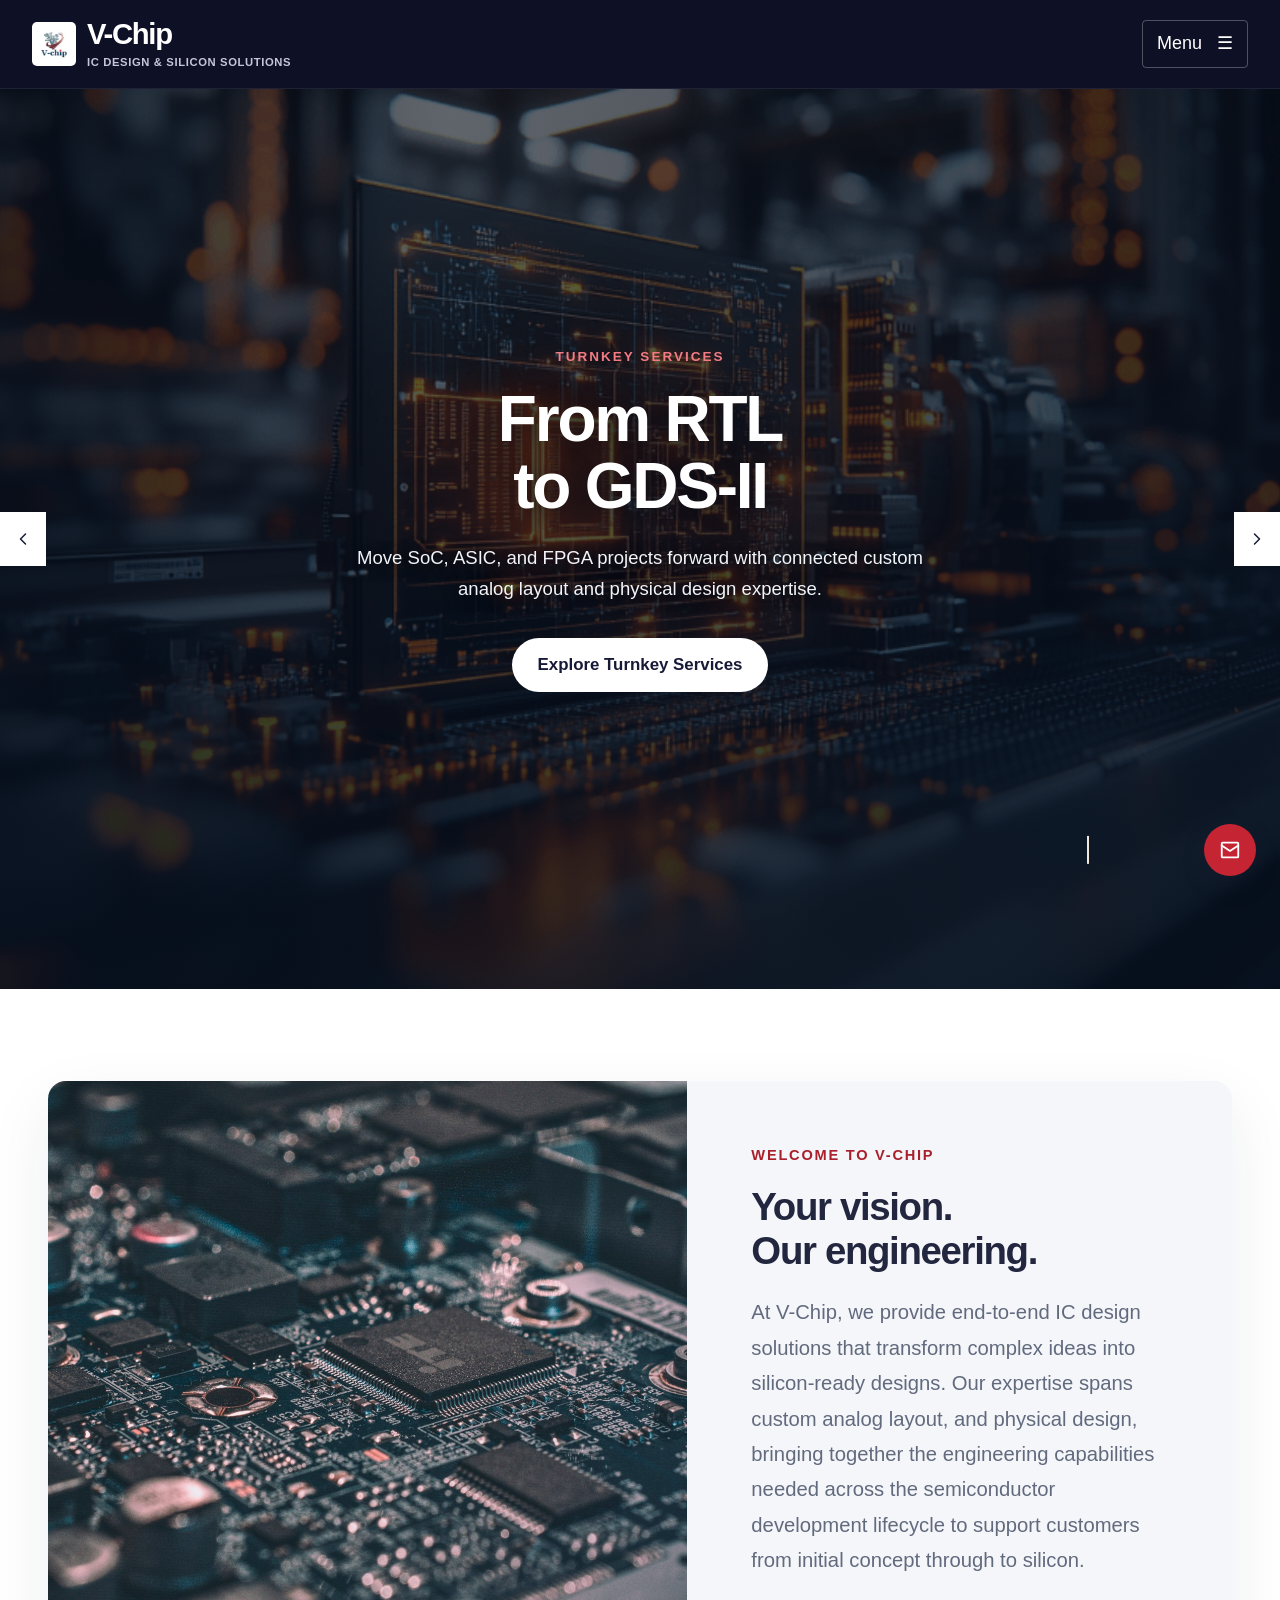
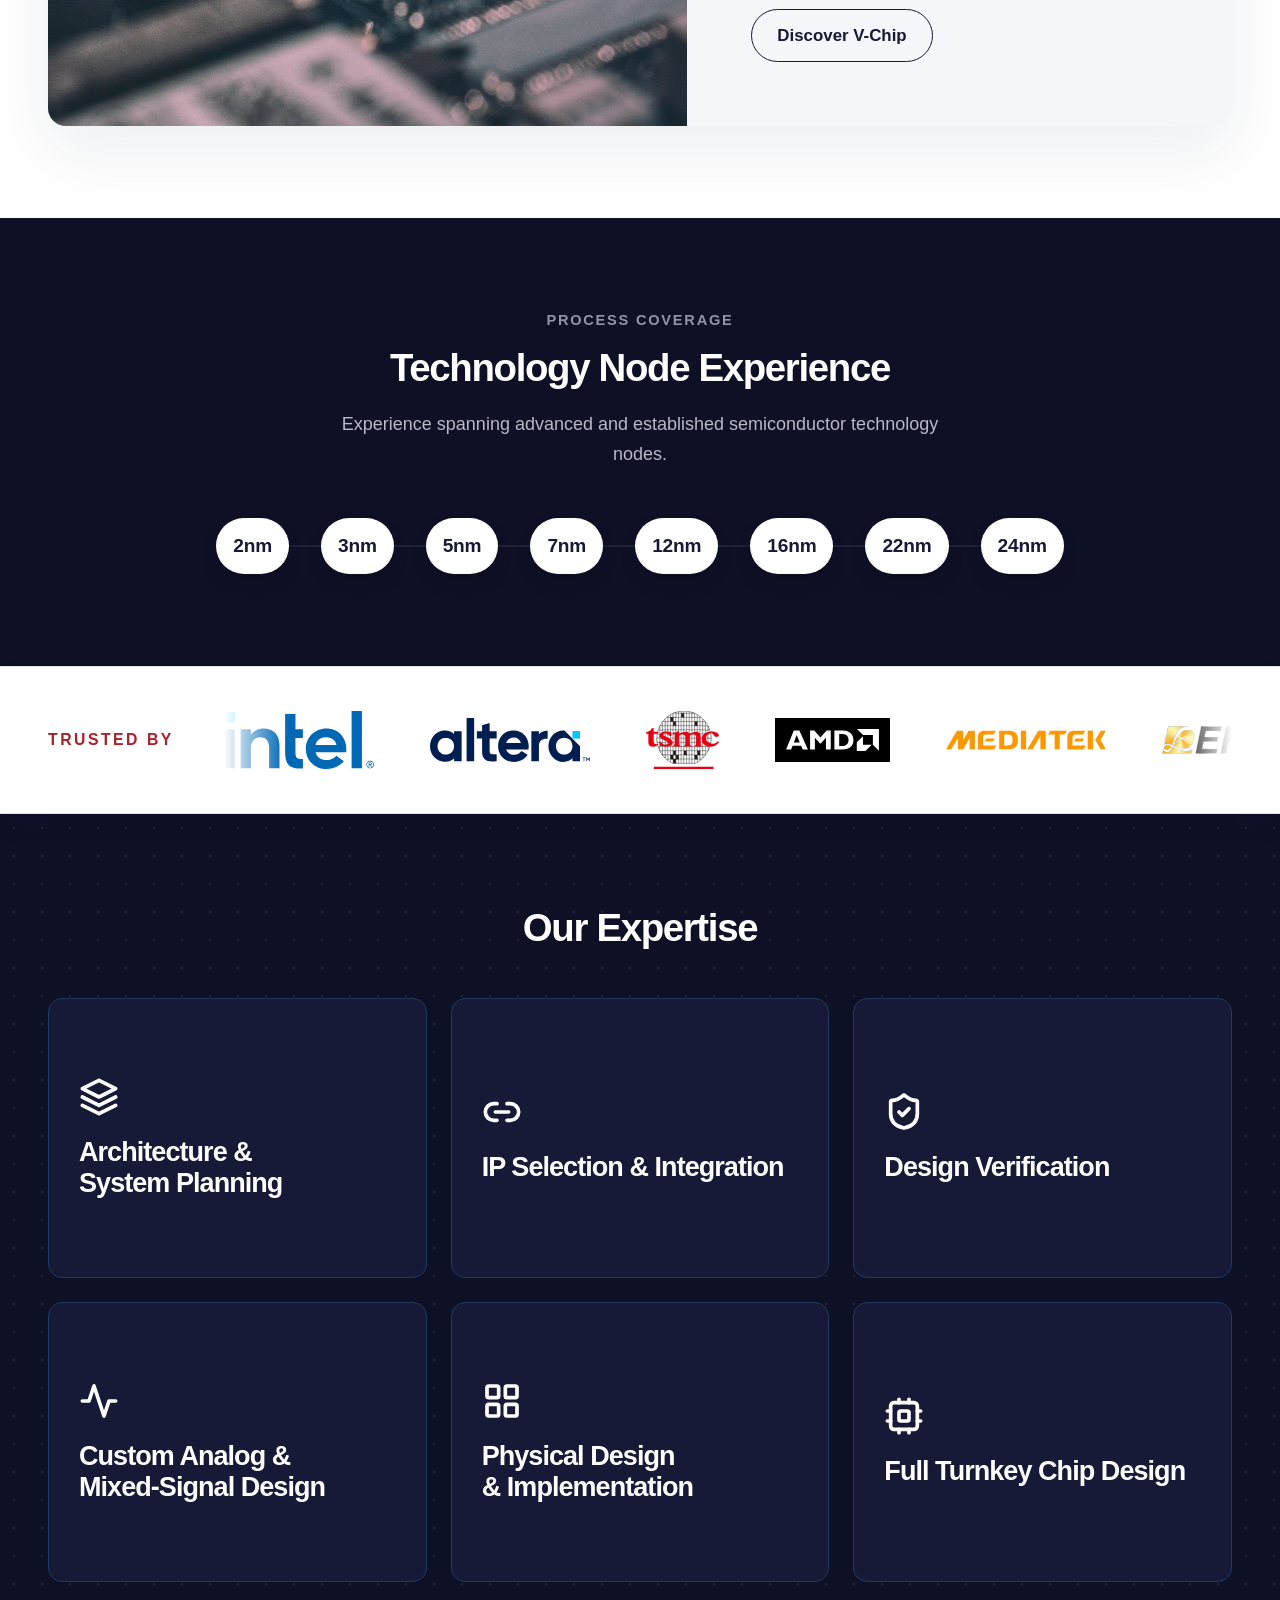
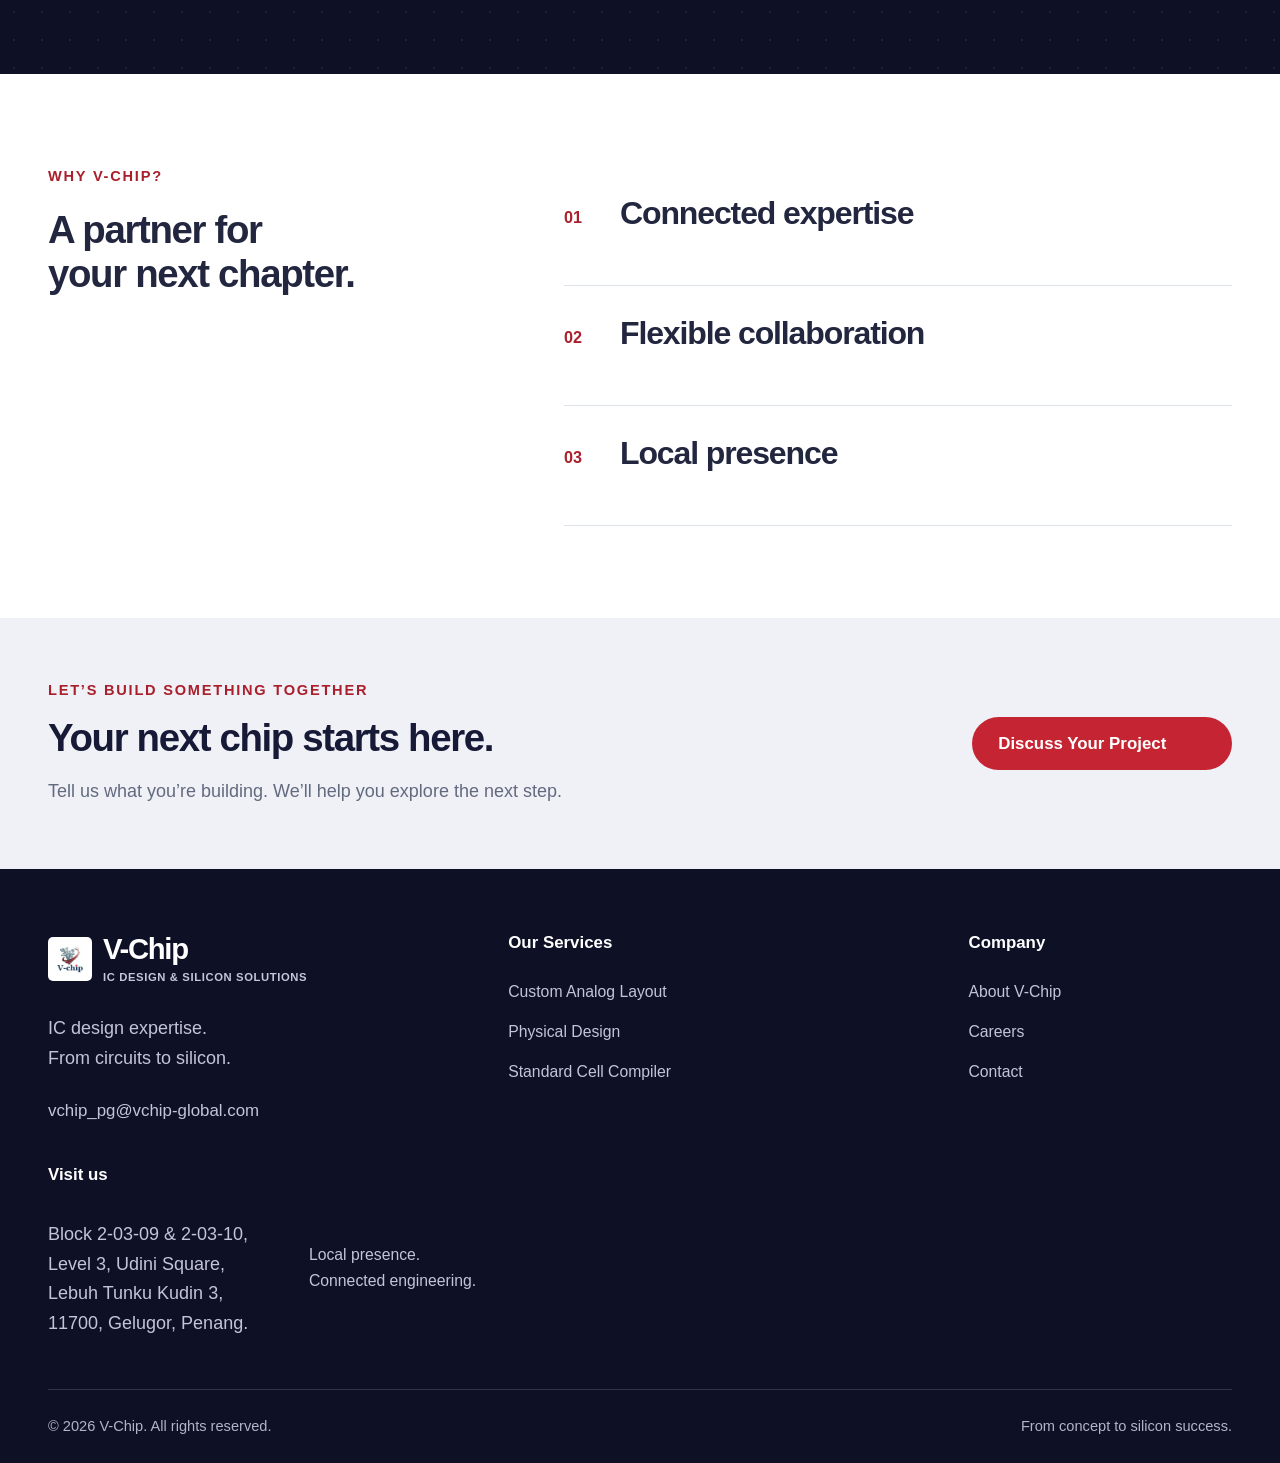
==== commit 1d1ce0b6: "Merge branch 'main' of https://github.com/GY523/company-website" ====
--- a/index.html
+++ b/index.html
@@ -197,77 +197,11 @@
 
       <section class="section expertise-overview">
         <div class="container">
-          <div class="section-heading centered-heading">
-            <p class="eyebrow">Core Capabilities</p>
-            <h2>End-to-End IC Design Expertise</h2>
-            <p>Specialist depth. Connected delivery.</p>
-          </div>
-          <div class="expertise-overview-grid">
-            <div class="expertise-overview-card expertise-overview-card--architecture">
-              <span class="expertise-overview-icon" aria-hidden="true">
-                <svg viewBox="0 0 24 24">
-                  <rect x="7" y="7" width="10" height="10" rx="1"></rect>
-                  <path d="M9 3v4M15 3v4M9 17v4M15 17v4M3 9h4M3 15h4M17 9h4M17 15h4"></path>
-                </svg>
-              </span>
-              <h3>Chip Architecture</h3>
-              <ul>
-                <li>Requirement Definition</li>
-                <li>Process Selection</li>
-                <li>Performance Analysis</li>
-                <li>Architecture Design</li>
-              </ul>
-            </div>
-            <div class="expertise-overview-card expertise-overview-card--frontend">
-              <span class="expertise-overview-icon" aria-hidden="true">
-                <svg viewBox="0 0 24 24">
-                  <path d="m9 8-5 4 5 4"></path>
-                  <path d="m15 8 5 4-5 4"></path>
-                </svg>
-              </span>
-              <h3>Front-End Design</h3>
-              <ul>
-                <li>IP Selection</li>
-                <li>P &amp; S Supply</li>
-                <li>Pre-customization</li>
-                <li>ASIC, SoC &amp; FPGA Integration</li>
-              </ul>
-            </div>
-            <div class="expertise-overview-card expertise-overview-card--physical">
-              <span class="expertise-overview-icon" aria-hidden="true">
-                <svg viewBox="0 0 24 24">
-                  <rect x="4" y="3" width="16" height="7" rx="2"></rect>
-                  <rect x="4" y="14" width="16" height="7" rx="2"></rect>
-                  <path d="M8 6.5h.01M8 17.5h.01"></path>
-                </svg>
-              </span>
-              <h3>Physical Design</h3>
-              <ul>
-                <li>Analog, Digital, Mixed-Signal, RF &amp; Memory Layout</li>
-                <li>ASIC, SoC &amp; FPGA Design</li>
-                <li>IC Design Optimization</li>
-              </ul>
-            </div>
-            <div class="expertise-overview-card expertise-overview-card--verification">
-              <span class="expertise-overview-icon" aria-hidden="true">
-                <svg viewBox="0 0 24 24">
-                  <path d="M12 3 4 6v6c0 4.6 3.2 8.3 8 9 4.8-.7 8-4.4 8-9V6l-8-3Z"></path>
-                  <path d="m9 12 2 2 4-4"></path>
-                </svg>
-              </span>
-              <h3>Chip Verification</h3>
-              <ul>
-                <li>P &amp; Netlist Verification</li>
-                <li>Logic Verification</li>
-                <li>SCA, SDF &amp; FPGA</li>
-                <li>Analog / Mixed-Signal Simulation</li>
-              </ul>
-            </div>
-          </div>
           <div class="node-experience">
-            <div class="node-experience-heading">
-              <p class="eyebrow">Technology Node Experience</p>
-              <p class="section-copy">
+            <div class="section-heading centered-heading">
+              <p class="eyebrow">Process Coverage</p>
+              <h2>Technology Node Experience</h2>
+              <p>
                 Experience spanning advanced and established semiconductor
                 technology nodes.
               </p>
@@ -278,6 +212,9 @@
               <li><span class="node-pill">5nm</span></li>
               <li><span class="node-pill">7nm</span></li>
               <li><span class="node-pill">12nm</span></li>
+              <li><span class="node-pill">16nm</span></li>
+              <li><span class="node-pill">22nm</span></li>
+              <li><span class="node-pill">24nm</span></li>
             </ol>
           </div>
         </div>
--- a/styles.css
+++ b/styles.css
@@ -2007,128 +2007,25 @@
   }
 }
 .expertise-overview {
-  background: var(--surface);
-}
-.expertise-overview-grid {
-  display: grid;
-  grid-template-columns: repeat(4, minmax(0, 1fr));
-  gap: 24px;
-  margin-top: 56px;
-}
-.expertise-overview-card {
-  padding: 32px 26px;
-  border: 1px solid #e6e6ef;
-  border-radius: 14px;
-  background: #fff;
-  box-shadow: 0 10px 26px -22px #17203614;
-  --reveal-delay: 0ms;
-  transition:
-    border-color var(--motion-fast),
-    box-shadow var(--motion-smooth),
-    transform var(--motion-smooth);
-}
-.expertise-overview-card:hover {
-  border-color: #c7d3e6;
-  box-shadow: 0 16px 34px -20px #17203622;
-  transform: translateY(-4px);
-}
-.expertise-overview-card:nth-child(2) {
-  --reveal-delay: 100ms;
-}
-.expertise-overview-card:nth-child(3) {
-  --reveal-delay: 200ms;
-}
-.expertise-overview-card:nth-child(4) {
-  --reveal-delay: 300ms;
-}
-.expertise-overview-icon {
-  display: inline-flex;
-  align-items: center;
+  background: var(--navy-dark);
+}
+.node-experience .centered-heading .eyebrow {
   justify-content: center;
-  width: 44px;
-  height: 44px;
-  margin-bottom: 20px;
-  border-radius: 10px;
-}
-.expertise-overview-icon svg {
-  width: 22px;
-  height: 22px;
-  fill: none;
-  stroke: currentColor;
-  stroke-width: 1.8;
-  stroke-linecap: round;
-  stroke-linejoin: round;
-}
-.expertise-overview-card--architecture .expertise-overview-icon {
-  background: #fdf1e6;
-  color: #c9822f;
-}
-.expertise-overview-card--frontend .expertise-overview-icon {
-  background: #e8f0fc;
-  color: #3f7fd1;
-}
-.expertise-overview-card--physical .expertise-overview-icon {
-  background: #e7f7ef;
-  color: #2f9e6f;
-}
-.expertise-overview-card--verification .expertise-overview-icon {
-  background: #f2ecfc;
-  color: #8b5fd6;
-}
-.expertise-overview-card h3 {
-  margin-bottom: 16px;
-  color: var(--text);
-  font-size: 1.0625rem;
-  font-weight: 700;
-  max-width: none;
-}
-.expertise-overview-card ul {
-  display: flex;
-  flex-direction: column;
-  gap: 10px;
-  margin: 0;
-  padding: 0;
-  list-style: none;
-}
-.expertise-overview-card li {
-  position: relative;
-  padding-left: 16px;
-  color: var(--muted);
-  font-size: 0.875rem;
-  line-height: 1.5;
-}
-.expertise-overview-card li::before {
-  content: "";
-  position: absolute;
-  left: 0;
-  top: 0.6em;
-  width: 5px;
-  height: 5px;
-  border-radius: 50%;
-  background: #c7cbd8;
-}
-.node-experience {
-  margin-top: 72px;
-  padding-top: 56px;
-  border-top: 1px solid var(--line);
-}
-.node-experience-heading {
-  text-align: center;
-}
-.node-experience-heading .eyebrow {
-  justify-content: center;
-  color: var(--muted);
-}
-.node-experience-heading .section-copy {
-  margin: 12px auto 0;
+  color: #9094a8;
+}
+.node-experience .centered-heading h2 {
+  color: #fff;
+}
+.node-experience .centered-heading > p:last-child {
+  color: #b7b9c7;
 }
 .node-track {
   position: relative;
   display: flex;
   align-items: center;
   justify-content: center;
-  gap: clamp(16px, 4vw, 56px);
-  max-width: 720px;
+  gap: clamp(12px, 2.5vw, 32px);
+  max-width: 960px;
   margin: 48px auto 0;
   padding: 0;
   list-style: none;
@@ -2143,8 +2040,8 @@
   background: linear-gradient(
     90deg,
     transparent,
-    #d5dae6 12%,
-    #d5dae6 88%,
+    #ffffff26 12%,
+    #ffffff26 88%,
     transparent
   );
   transform: translateY(-50%);
@@ -2158,13 +2055,13 @@
   display: inline-flex;
   align-items: center;
   justify-content: center;
-  min-width: 76px;
+  min-width: 72px;
   height: 56px;
-  padding: 0 18px;
-  border: 1px solid #dfe3ee;
+  padding: 0 16px;
+  border: 1px solid #ffffff1a;
   border-radius: 999px;
   background: #fff;
-  box-shadow: 0 8px 20px -12px #17203630;
+  box-shadow: 0 10px 24px -10px #00000055;
   color: var(--navy);
   font-size: 1.0625rem;
   font-weight: 800;
@@ -2763,11 +2660,12 @@
   .welcome-copy .button {
     margin-top: 4px;
   }
-  .expertise-overview-grid {
-    grid-template-columns: repeat(2, minmax(0, 1fr));
-  }
   .node-track {
-    gap: clamp(12px, 3vw, 32px);
+    flex-wrap: wrap;
+    row-gap: 18px;
+  }
+  .node-track::before {
+    display: none;
   }
   .welcome-grid .hero-diagram {
     max-width: 560px;
@@ -2831,16 +2729,6 @@
   .ecosystem-grid {
     grid-template-columns: minmax(0, 1fr);
   }
-  .expertise-overview-grid {
-    grid-template-columns: minmax(0, 1fr);
-  }
-  .node-track {
-    flex-wrap: wrap;
-    row-gap: 16px;
-  }
-  .node-track::before {
-    display: none;
-  }
   .header-inner {
     min-height: 74px;
   }
@@ -2871,9 +2759,6 @@
   }
   .applications-panel {
     padding: 30px;
-  }
-  .expertise-overview-card {
-    padding: 24px 22px;
   }
   .applications-panel h3 {
     font-size: 2rem;
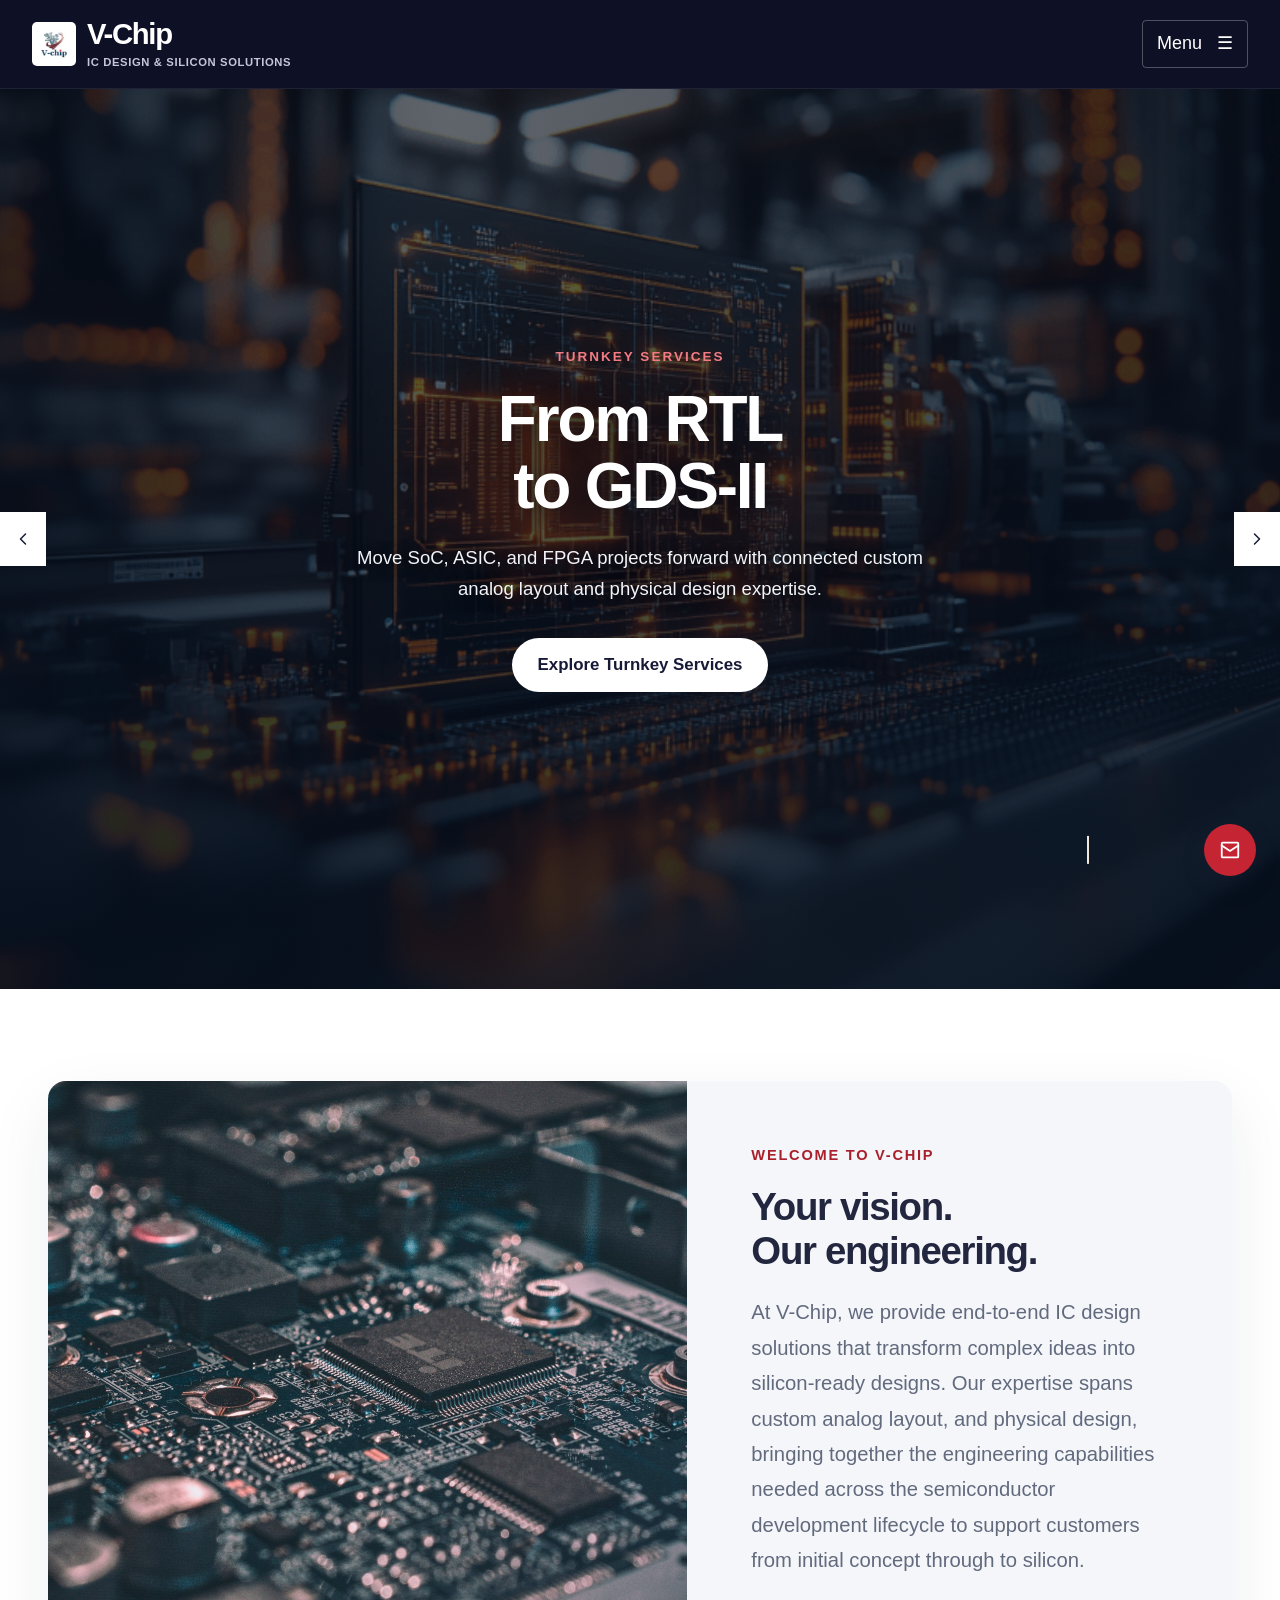
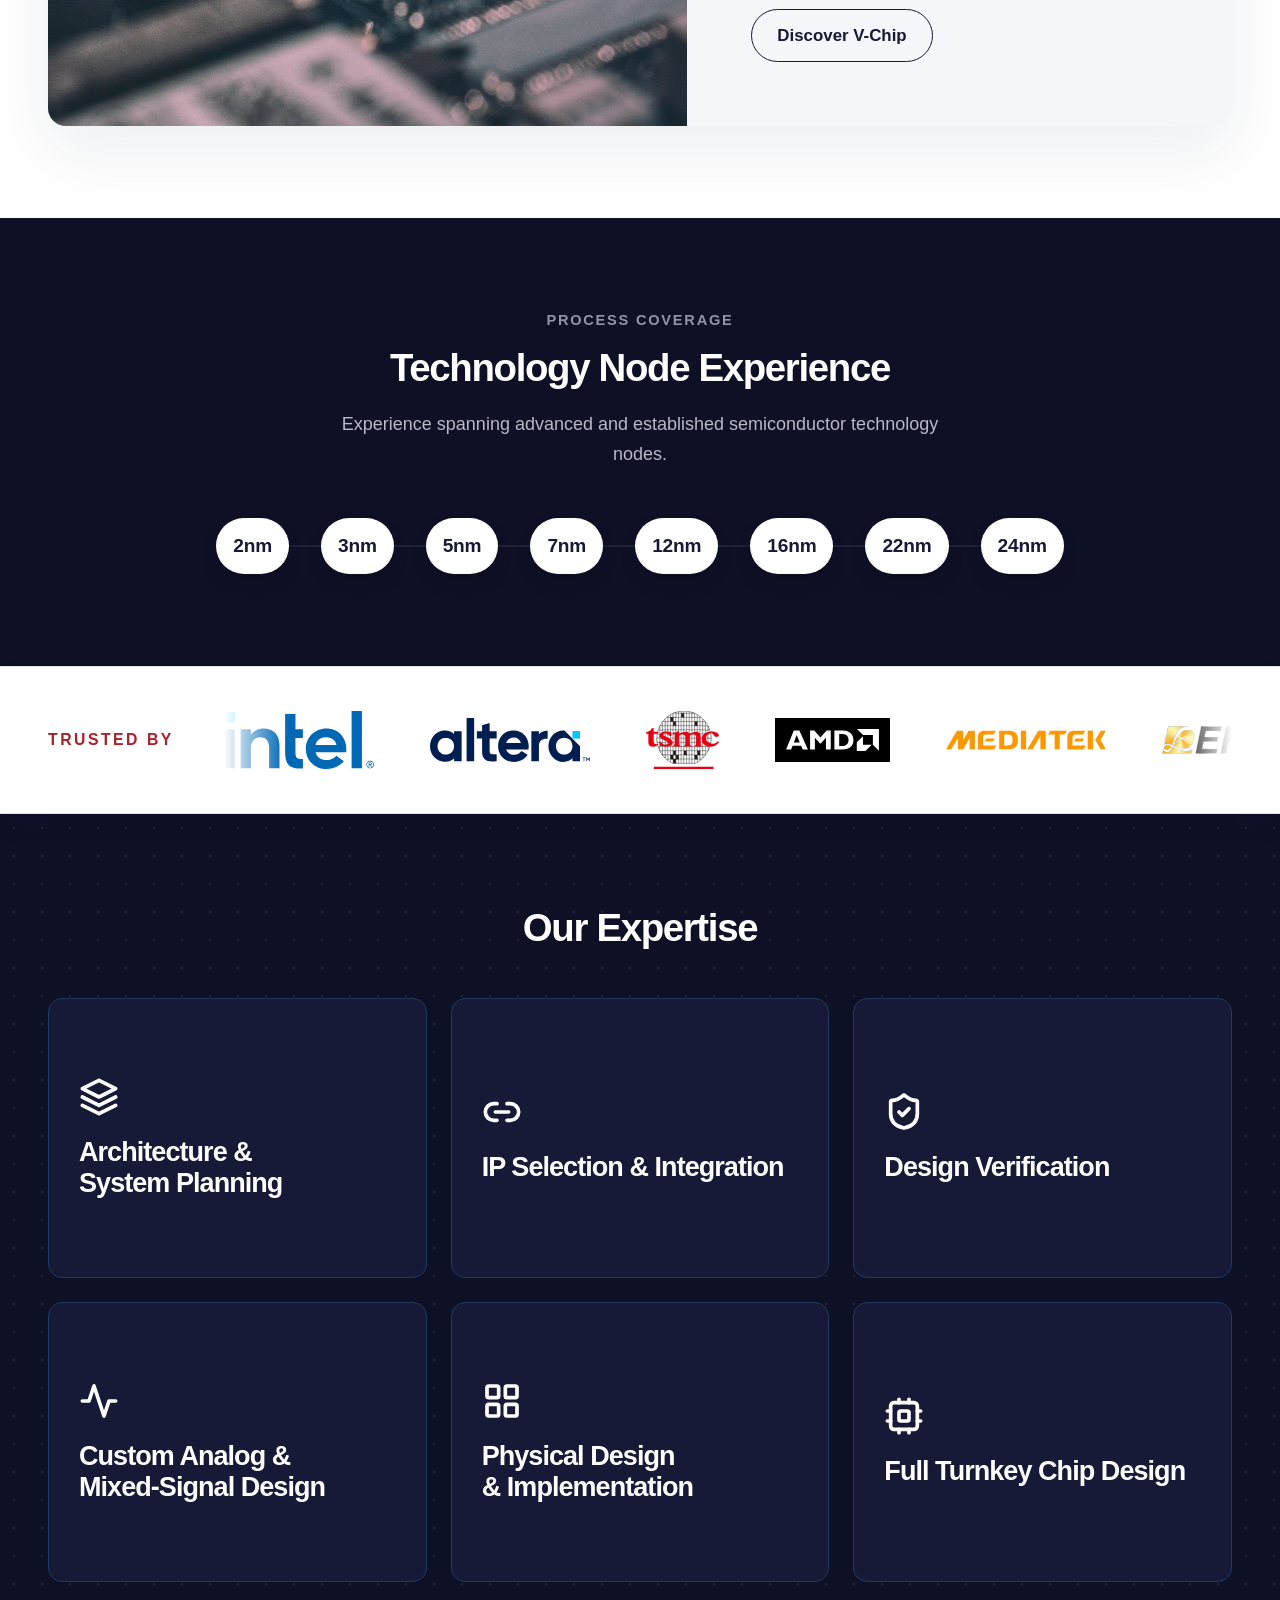
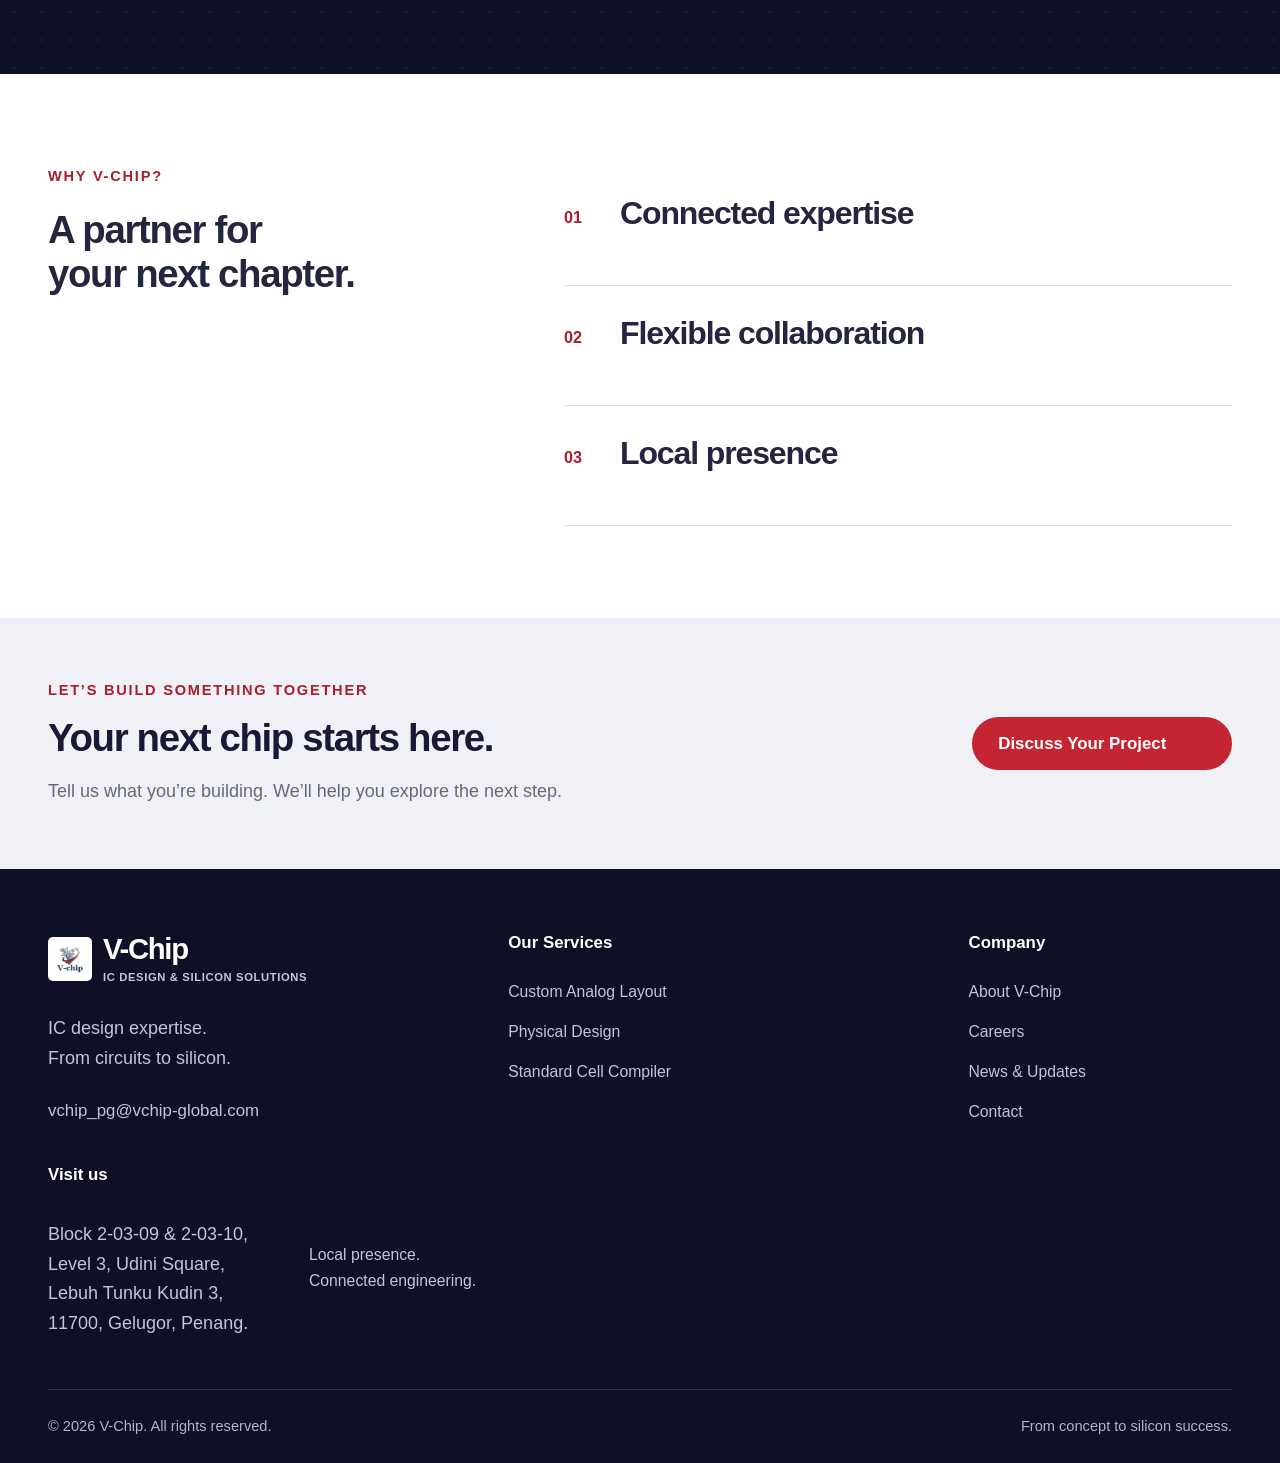
==== commit 0c371a51: "Add News & Updates to the Company nav dropdown and footer, sitewide The news.html page existed but w" ====
--- a/index.html
+++ b/index.html
@@ -66,6 +66,7 @@
               <ul class="dropdown" id="company-links">
                 <li><a href="about.html">About V-Chip</a></li>
                 <li><a href="careers.html">Careers</a></li>
+                <li><a href="news.html">News &amp; Updates</a></li>
               </ul>
             </li>
             <li><a href="contact.html">Contact</a></li>
@@ -459,6 +460,7 @@
             <ul>
               <li><a href="about.html">About V-Chip</a></li>
               <li><a href="careers.html">Careers</a></li>
+              <li><a href="news.html">News &amp; Updates</a></li>
               <li><a href="contact.html">Contact</a></li>
             </ul>
           </div>
--- a/styles.css
+++ b/styles.css
@@ -635,46 +635,41 @@
   background: #fff;
   font-size: 0.9375rem;
 }
-.news-feature {
+.breadcrumb a {
+  transition: color var(--motion-fast);
+}
+.linkedin-feed {
   display: grid;
-  grid-template-columns: 230px 1fr;
-  gap: 50px;
-  padding: 36px 0;
-  border-block: 1px solid var(--line);
-}
-.news-dateline {
-  display: flex;
-  flex-direction: column;
-  align-items: flex-start;
-  gap: 10px;
+  grid-template-columns: repeat(3, minmax(0, 1fr));
+  gap: 24px;
+  margin-top: 48px;
+}
+.linkedin-embed {
+  min-height: 460px;
+  border-radius: 14px;
+  overflow: hidden;
+}
+.linkedin-embed:empty {
+  display: flex;
+  align-items: center;
+  justify-content: center;
+  padding: 24px;
+  border: 1px dashed var(--line);
+  background: var(--surface);
   color: var(--muted);
   font-size: 0.875rem;
-}
-.news-dateline > span:first-child {
-  color: var(--red);
-  font-weight: 650;
-}
-.news-copy h2,
-.news-copy h3 {
-  max-width: 800px;
-  font-size: clamp(1.5rem, 2.4vw, 2rem);
-  line-height: 1.3;
-}
-.news-copy h2 a,
-.news-copy h3 a,
-.breadcrumb a {
-  transition: color var(--motion-fast);
-}
-.news-copy h2 a:hover,
-.news-copy h3 a:hover {
-  color: var(--red);
-  text-decoration: underline;
-  text-underline-offset: 5px;
-}
-.news-copy p {
-  margin: 18px 0 12px;
-  max-width: 70ch;
-  color: var(--muted);
+  text-align: center;
+}
+.linkedin-embed:empty::before {
+  content: "LinkedIn post embed goes here";
+}
+.linkedin-embed iframe {
+  width: 100%;
+  border: none;
+}
+.linkedin-more {
+  margin-top: 40px;
+  text-align: center;
 }
 .cta-band {
   background: var(--navy);
@@ -1436,6 +1431,9 @@
   .section {
     padding-block: 64px;
   }
+  .linkedin-feed {
+    grid-template-columns: minmax(0, 1fr);
+  }
   .hero-grid {
     grid-template-columns: 1fr;
     gap: 40px;
@@ -1502,15 +1500,6 @@
     align-items: flex-start;
     flex-direction: column;
     gap: 28px;
-  }
-  .news-feature {
-    grid-template-columns: 1fr;
-    gap: 22px;
-  }
-  .news-dateline {
-    flex-direction: row;
-    flex-wrap: wrap;
-    gap: 10px 24px;
   }
   .careers-list {
     grid-template-columns: 1fr;
@@ -1657,12 +1646,6 @@
   .contact-panel,
   .deliverables {
     padding: 27px 24px;
-  }
-  .news-feature {
-    padding-block: 28px;
-  }
-  .news-dateline {
-    font-size: 0.8125rem;
   }
   .cta-band {
     padding-block: 46px;
@@ -2570,9 +2553,6 @@
 .contact-panel {
   border-top-color: var(--red);
 }
-.news-dateline > span:first-child {
-  color: #a91f2b;
-}
 .header-inner {
   flex-wrap: wrap;
 }
